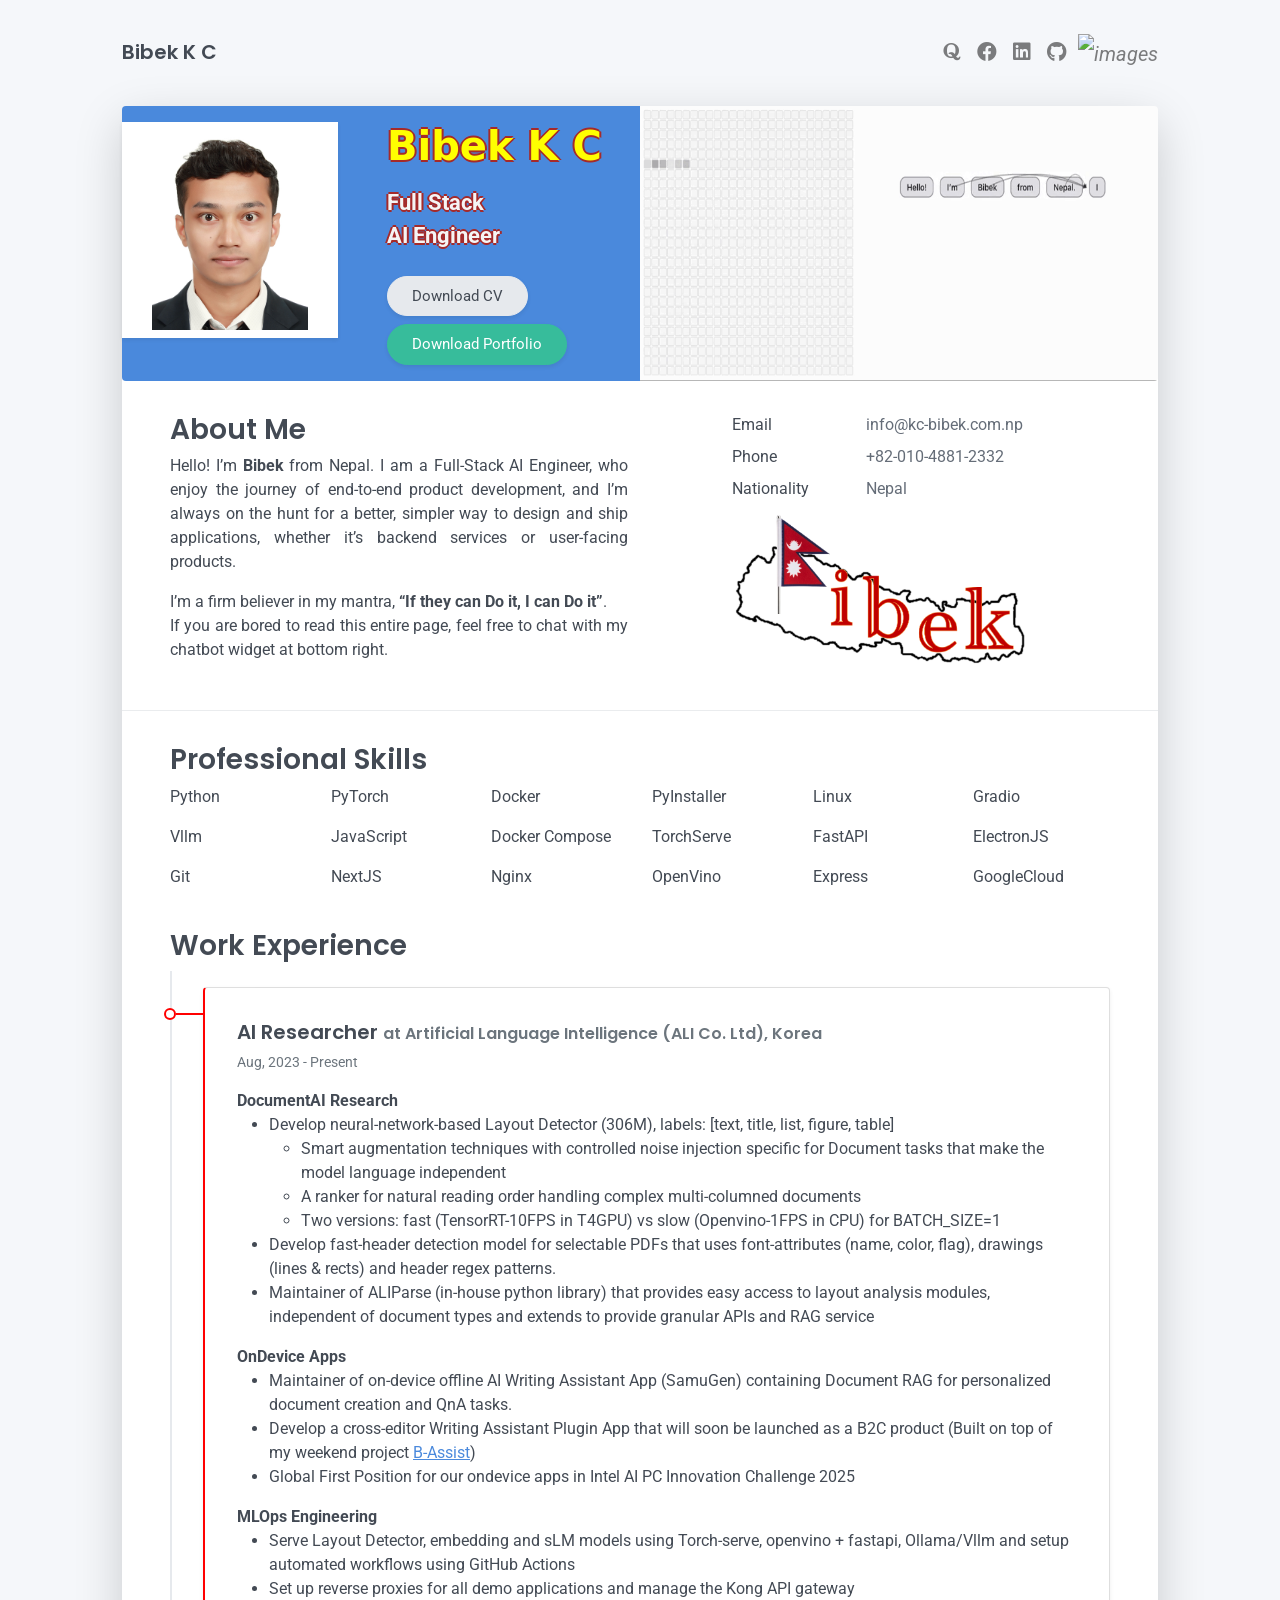
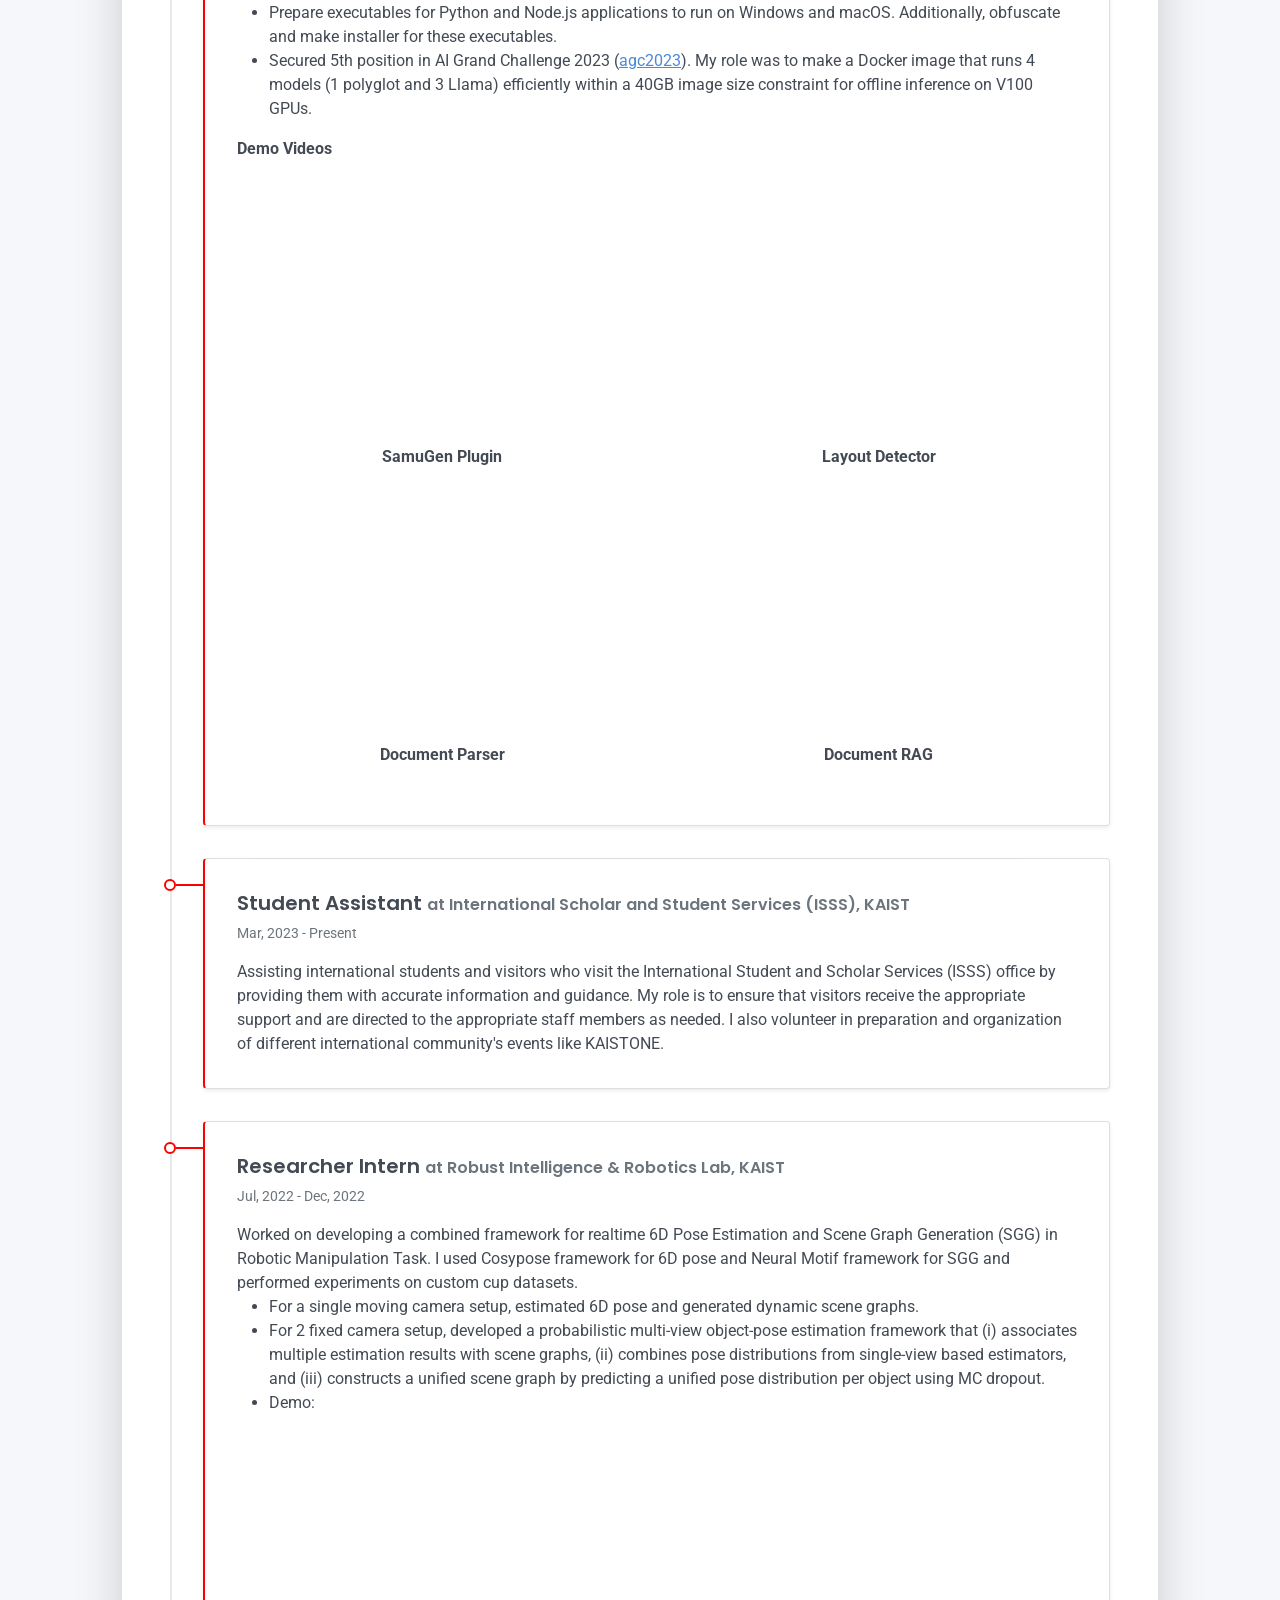
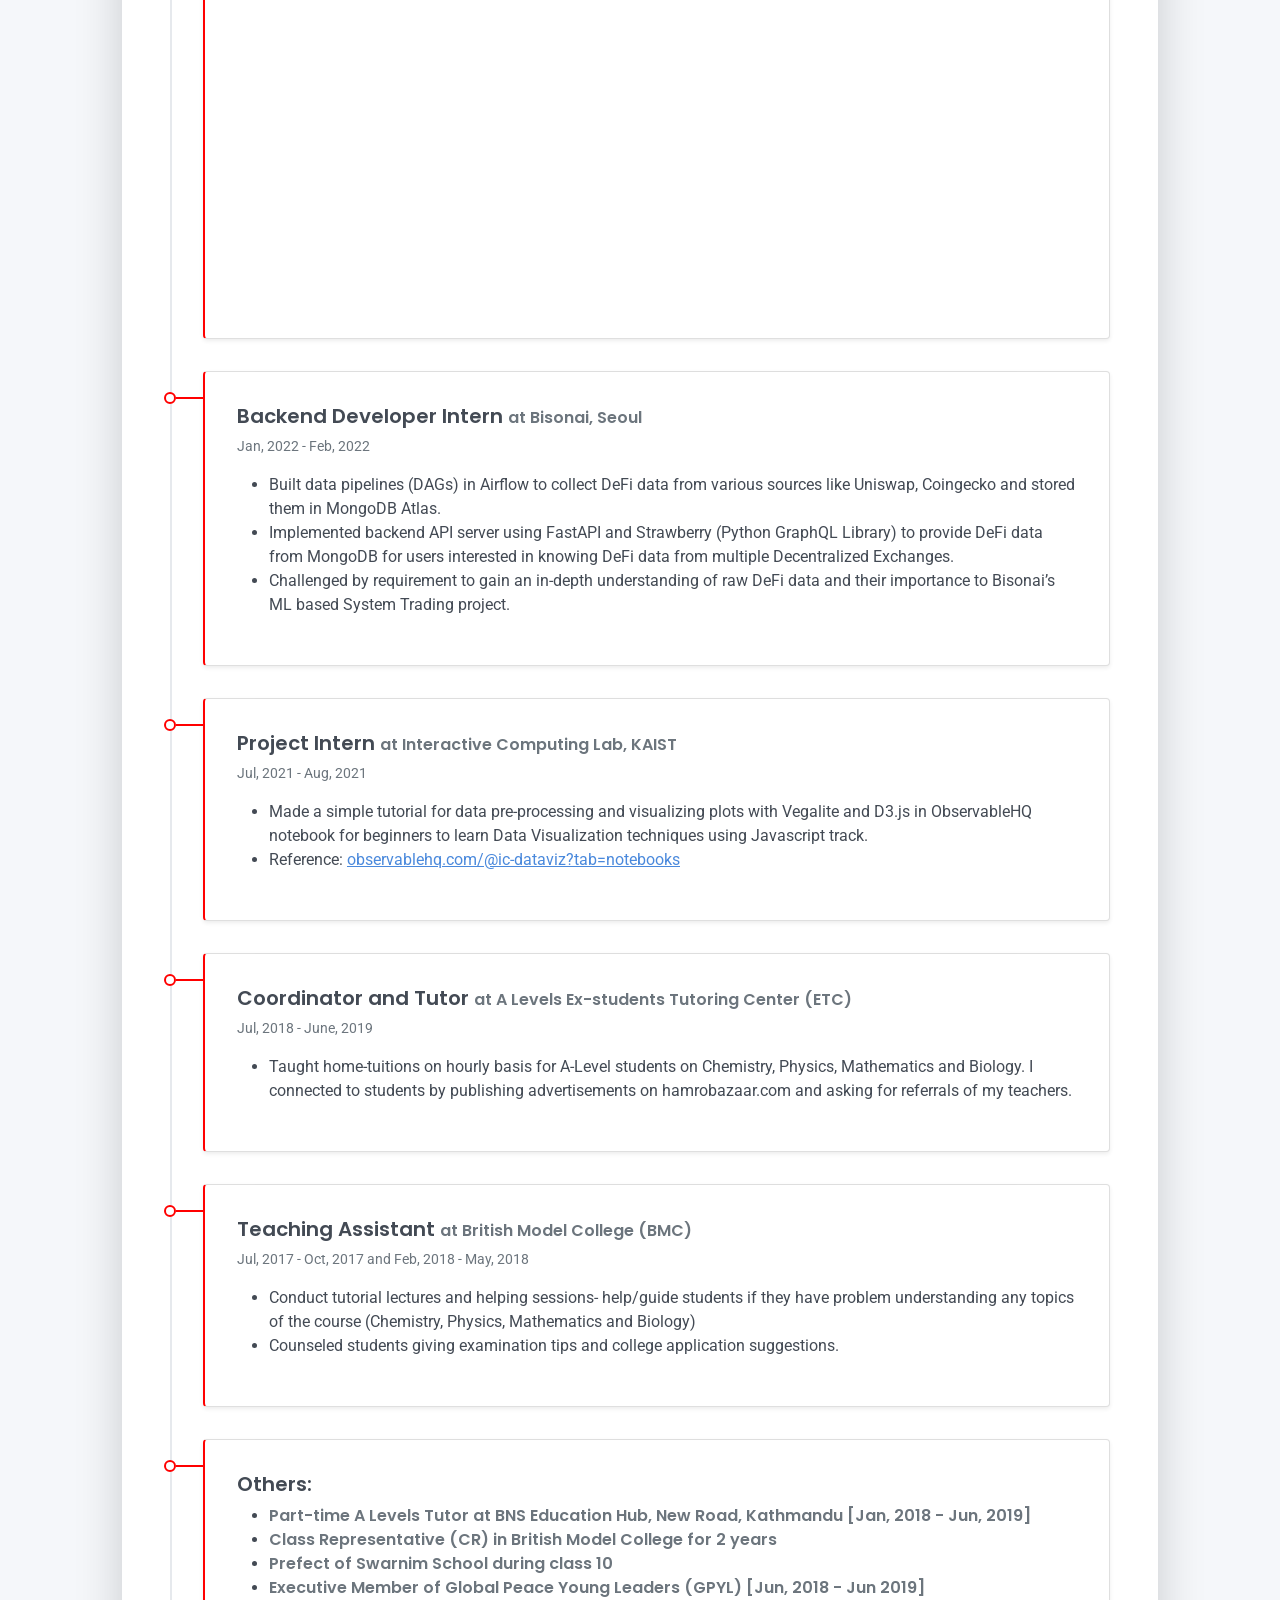
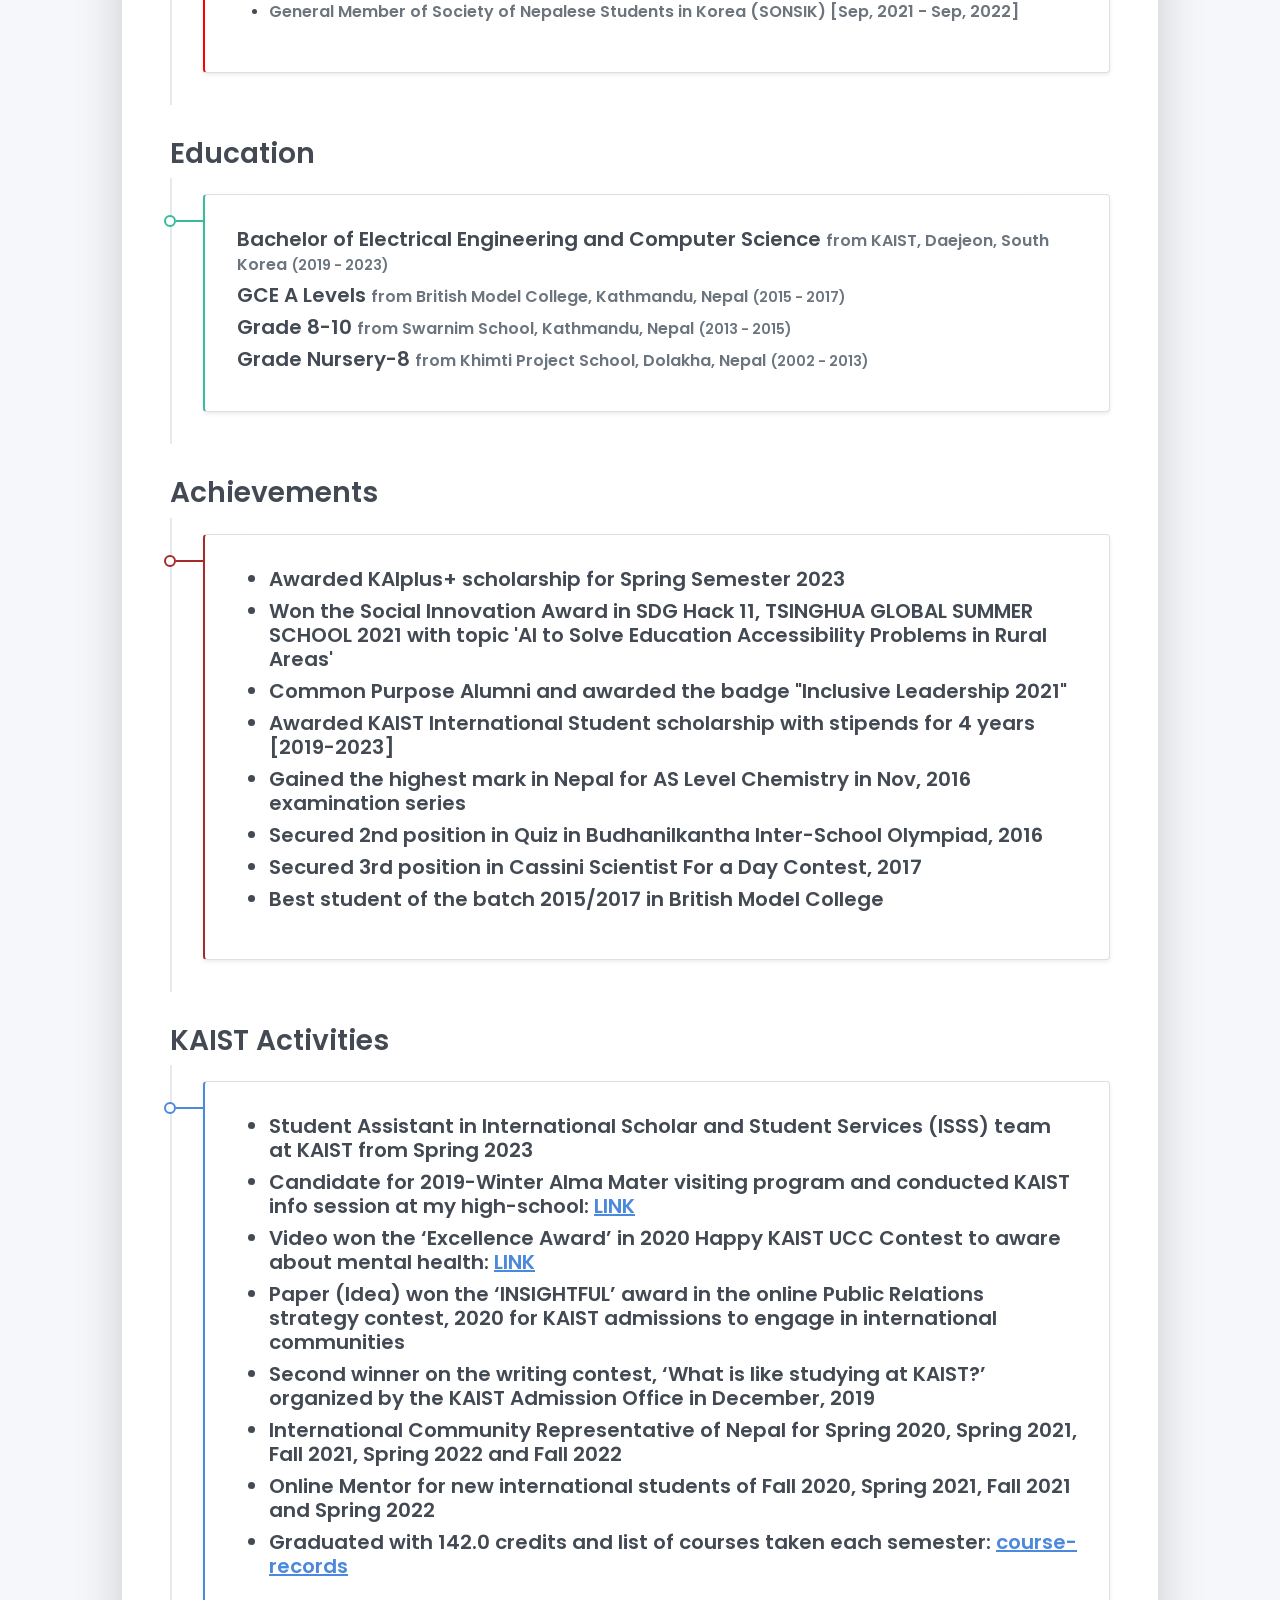
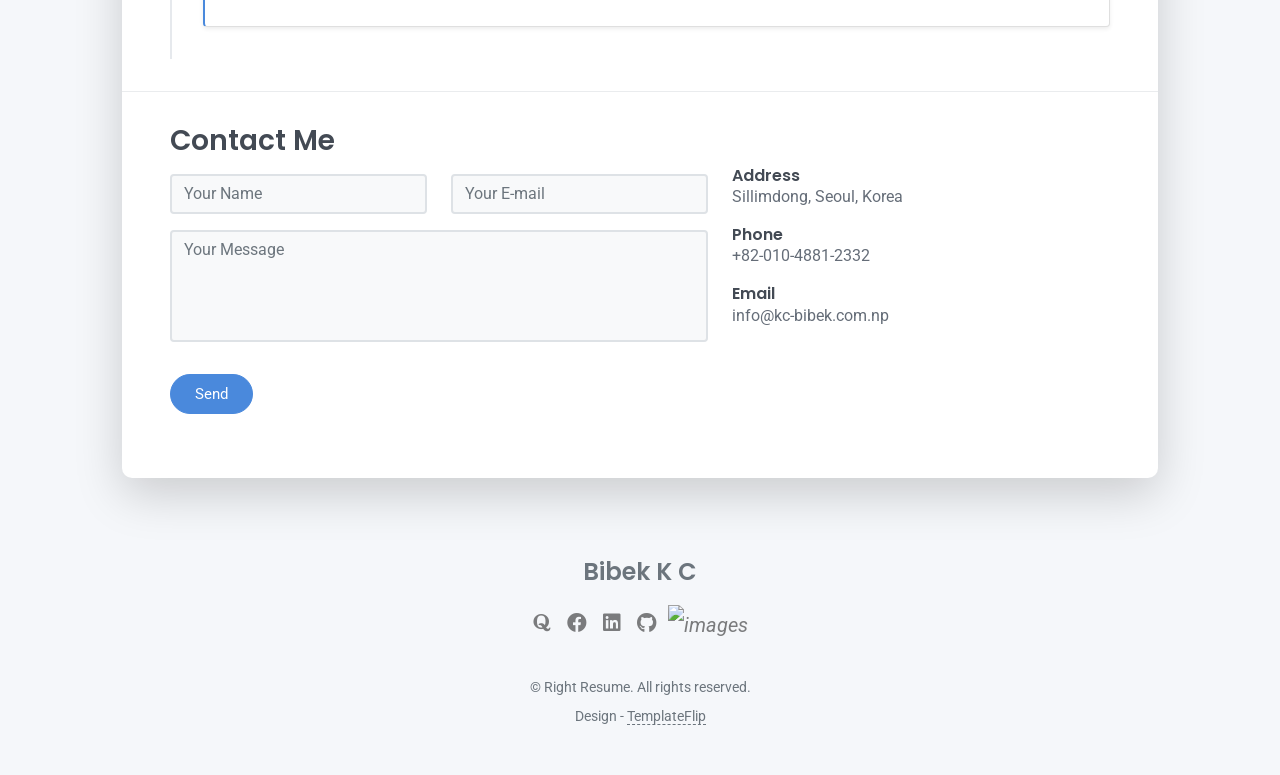
==== index.html @ 146e7261 "Updates till today" ====
<!DOCTYPE html>
<html lang="en-US">

<head>
  <meta charset="UTF-8">
  <meta http-equiv="X-UA-Compatible" content="IE=edge">
  <meta name="viewport" content="width=device-width, initial-scale=1">
  <title>Bibek K C | Continuous Learner </title>
  <link rel="preconnect" href="https://fonts.gstatic.com" crossorigin="crossorigin" />
  <link rel="preload" as="style"
    href="https://fonts.googleapis.com/css2?family=Poppins:wght@600&amp;family=Roboto:wght@300;400;500;700&amp;display=swap" />
  <link rel="stylesheet"
    href="https://fonts.googleapis.com/css2?family=Poppins:wght@600&amp;family=Roboto:wght@300;400;500;700&amp;display=swap"
    media="print" onload="this.media='all'" />
  <noscript>
    <link rel="stylesheet"
      href="https://fonts.googleapis.com/css2?family=Poppins:wght@600&amp;family=Roboto:wght@300;400;500;700&amp;display=swap" />
  </noscript>
  <link href="css/font-awesome/css/all.min.css?ver=1.2.0" rel="stylesheet">
  <link href="css/bootstrap.min.css?ver=1.2.0" rel="stylesheet">
  <link href="css/aos.css?ver=1.2.0" rel="stylesheet">
  <link href="css/main.css?ver=1.2.0" rel="stylesheet">
  <link href="css/site.css" rel="stylesheet">
  <noscript>
    <style type="text/css">
      [data-aos] {
        opacity: 1 !important;
        transform: translate(0) scale(1) !important;
      }
    </style>
  </noscript>
</head>

<body id="top">
  <header class="d-print-none">
    <div class="container text-center text-lg-left">
      <div class="py-3 clearfix">
        <h1 class="site-title mb-0">Bibek K C</h1>
        <div class="site-nav">
          <nav role="navigation">
            <ul class="nav justify-content-center">
              <li class="nav-item"><a class="nav-link" href="http://www.quora.com/profile/bibek-kc-31" title="Quora"><i
                    class="fab fa-quora"></i><span class="menu-title sr-only">Quora</span></a>
              </li>
              <li class="nav-item"><a class="nav-link" href="https://www.facebook.com/bibek.kc.790" title="Facebook"><i
                    class="fab fa-facebook"></i><span class="menu-title sr-only">Facebook</span></a>
              </li>
              <li class="nav-item"><a class="nav-link" href="https://www.linkedin.com/in/bibek44/" title="LinkedIn"><i
                    class="fab fa-linkedin"></i><span class="menu-title sr-only">LinkedIn</span></a>
              </li>
              <li class="nav-item"><a class="nav-link" href="https://github.com/bibekyess/" title="Github"><i
                    class="fab fa-github"></i><span class="menu-title sr-only">Github</span></a>
              </li>
              <li>&nbsp &nbsp</li>
              <li>
                <nav class="nav-item">
                  <a class="nav-link" href="https://observablehq.com/@ic-dataviz?tab=notebooks"
                    title="ObservableHQ"><i><img
                        src="https://static.observableusercontent.com/files/6fb95be3d0b89b4661f5a270c677a7ed21caf8f9d6130cb7a83a8f9d414b8f587474bc749965d50f9c4d26fccaf0d4ddb5746671176c837fd733c531abac15e6"
                        width="22" height="22" alt="images">
                    </i><span class="menu-title sr-only">ObservableHQ</span></a>
                </nav>
              </li>
            </ul>
          </nav>
        </div>
      </div>
    </div>
  </header>
  <div class="page-content">
    <div class="container">
      <div class="cover shadow-lg bg-white">
        <div class="cover-bg text-center shadow-1-strong rounded mb-3 text-white">
          <div class="row">
            <div class="col-lg-3 col-md-4">
              <div class="avatar hover-effect bg-white shadow-sm p-1 mt-2"><img src="images/bibek.JPG" width="155.5"
                  height="200" /></div>
            </div>
            <div class="col-lg-3 col-md-4 text-center text-md-start">
              <h2 class="h1 mt-2" data-aos="fade-left" data-aos-delay="0"
                style="text-shadow: -2px 0 brown, 0 2px brown, 2px 0 brown, 0 -2px brown; font-family: sans; color: yellow;"
                ;>Bibek K C</h2>
              <p data-aos="fade-left text-center" data-aos-delay="100"
                style=" color: whitesmoke; font-size: 22px; text-shadow: -2px 0 brown, 0 2px brown, 2px 0 brown, 0 -2px brown; ">
                <b>Full Stack<BR> AI Engineer</b>
              </p>
              <div class="d-print-none" data-aos="fade-left" data-aos-delay="200">
                <div class="d-flex">
                  <a class="btn btn-light text-dark shadow-sm mt-1 me-1 download" href="Bibek_CV.pdf" target="_blank">Download CV</a>
                </div>
                <div class="d-flex">
                  <a class="btn btn-success shadow-sm mt-1 mb-2 text-center" href="portfolio_bibek.pdf" style target="_blank">Download Portfolio</a>
                </div>
                <!-- <a class="btn btn-success shadow-sm mt-1 mb-2" href="#contact">Contact Me</a> -->
              </div>
            </div>
          </div>
        </div>
        <div class="about-section px-3 px-lg-4 mt-1">
          <div class="row">
            <div class="col-md-6">
              <h2 class="h3 mb-1">About Me</h2>
              <p style="  text-align: justify; text-justify: inter-word;">
                Hello! I’m <b>Bibek</b> from Nepal. I am a Full-Stack AI Engineer, who enjoy the journey of end-to-end product development, and I’m always on the hunt for a better, simpler way to design and ship applications, whether it’s backend services or user-facing products.
                </p>
              <p style="  text-align: justify; text-justify: inter-word;">I’m a firm believer in my mantra, <strong>“If they can Do it, I can Do it”</strong>. <br>If you are bored to read this entire page, feel free to chat with my chatbot widget at bottom right.</p>
            </div>
            <div class="col-md-5 offset-md-1">
              <div class="row">
                <div class="col-sm-4">
                  <div class="pb-1">Email</div>
                </div>
                <div class="col-sm-8">
                  <div class="pb-1 text-secondary">info@kc-bibek.com.np</div>
                </div>
                <div class="col-sm-4">
                  <div class="pb-1">Phone</div>
                </div>
                <div class="col-sm-8">
                  <div class="pb-1 text-secondary">+82-010-4881-2332</div>
                </div>
                <!-- <div class="col-sm-4">
                  <div class="pb-1">Address</div>
                </div>
                <div class="col-sm-8">
                  <div class="pb-1 text-secondary">Sillimdong, Seoul, Korea</div>
                </div> -->
                <div class="col-sm-4">
                  <div class="pb-1">Nationality</div>
                </div>
                <div class="col-sm-8">
                  <div class="pb-1 text-secondary">Nepal</div>
                </div>
                <div class="col-sm-12">
                  <div class="logo"><img src="images/logo.png"
                    height="160" /></div>
                </div>
              </div>
            </div>
          </div>
        </div>
        <hr class="d-print-none" />
        <div class="skills-section px-3 px-lg-4">
          <h2 class="h3 mb-1">Professional Skills</h2>
          <div class="row">
            <div class="col-md-2">
              <div class="mb-2"><span>Python</span>
                <!-- <div class="progress my-1">
            <div class="progress-bar bg-primary" role="progressbar" data-aos="zoom-in-right" data-aos-delay="100" data-aos-anchor=".skills-section" style="width: 90%" aria-valuenow="90" aria-valuemin="0" aria-valuemax="100"></div>
          </div> -->
              </div>
              <div class="mb-2"><span>Vllm</span>
                <!-- <div class="progress my-1">
            <div class="progress-bar bg-primary" role="progressbar" data-aos="zoom-in-right" data-aos-delay="200" data-aos-anchor=".skills-section" style="width: 85%" aria-valuenow="85" aria-valuemin="0" aria-valuemax="100"></div>
          </div> -->
              </div>
              <div class="mb-2"><span>Git</span>
                <!-- <div class="progress my-1">
            <div class="progress-bar bg-primary" role="progressbar" data-aos="zoom-in-right" data-aos-delay="300" data-aos-anchor=".skills-section" style="width: 75%" aria-valuenow="75" aria-valuemin="0" aria-valuemax="100"></div>
          </div> -->
              </div>
            </div>
            <div class="col-md-2">
              <div class="mb-2"><span>PyTorch</span>
                <!-- <div class="progress my-1">
                  <div class="progress-bar bg-success" role="progressbar" data-aos="zoom-in-right" data-aos-delay="500" data-aos-anchor=".skills-section" style="width: 85%" aria-valuenow="85" aria-valuemin="0" aria-valuemax="100"></div>
                </div> -->
              </div>
              <div class="mb-2"><span>JavaScript</span>
                <!-- <div class="progress my-1">
                  <div class="progress-bar bg-success" role="progressbar" data-aos="zoom-in-right" data-aos-delay="600" data-aos-anchor=".skills-section" style="width: 75%" aria-valuenow="75" aria-valuemin="0" aria-valuemax="100"></div>
                </div> -->
              </div>
              <div class="mb-2"><span>NextJS</span>
                <!-- <div class="progress my-1">
            <div class="progress-bar bg-success" role="progressbar" data-aos="zoom-in-right" data-aos-delay="400" data-aos-anchor=".skills-section" style="width: 80%" aria-valuenow="90" aria-valuemin="0" aria-valuemax="100"></div>
          </div> -->
              </div>
            </div>
            <div class="col-md-2">
              <div class="mb-2"><span>Docker</span>
                <!-- <div class="progress my-1">
            <div class="progress-bar bg-success" role="progressbar" data-aos="zoom-in-right" data-aos-delay="600" data-aos-anchor=".skills-section" style="width: 75%" aria-valuenow="75" aria-valuemin="0" aria-valuemax="100"></div>
          </div> -->
              </div>
              <div class="mb-2"><span>Docker Compose</span>
                <!-- <div class="progress my-1">
            <div class="progress-bar bg-success" role="progressbar" data-aos="zoom-in-right" data-aos-delay="400" data-aos-anchor=".skills-section" style="width: 80%" aria-valuenow="90" aria-valuemin="0" aria-valuemax="100"></div>
          </div> -->
              </div>
              <div class="mb-2"><span>Nginx</span>
                <!-- <div class="progress my-1">
            <div class="progress-bar bg-success" role="progressbar" data-aos="zoom-in-right" data-aos-delay="500" data-aos-anchor=".skills-section" style="width: 85%" aria-valuenow="85" aria-valuemin="0" aria-valuemax="100"></div>
          </div> -->
              </div>
            </div>
            <div class="col-md-2">
              <div class="mb-2"><span>PyInstaller </span>
                <!-- <div class="progress my-1">
            <div class="progress-bar bg-success" role="progressbar" data-aos="zoom-in-right" data-aos-delay="400" data-aos-anchor=".skills-section" style="width: 80%" aria-valuenow="90" aria-valuemin="0" aria-valuemax="100"></div>
          </div> -->
              </div>
              <div class="mb-2"><span>TorchServe</span>
                <!-- <div class="progress my-1">
            <div class="progress-bar bg-success" role="progressbar" data-aos="zoom-in-right" data-aos-delay="500" data-aos-anchor=".skills-section" style="width: 85%" aria-valuenow="85" aria-valuemin="0" aria-valuemax="100"></div>
          </div> -->
              </div>
              <div class="mb-2"><span>OpenVino</span>
                <!-- <div class="progress my-1">
            <div class="progress-bar bg-success" role="progressbar" data-aos="zoom-in-right" data-aos-delay="600" data-aos-anchor=".skills-section" style="width: 75%" aria-valuenow="75" aria-valuemin="0" aria-valuemax="100"></div>
          </div> -->
              </div>
            </div>
            <div class="col-md-2">
              <div class="mb-2"><span>Linux</span>
                <!-- <div class="progress my-1">
            <div class="progress-bar bg-success" role="progressbar" data-aos="zoom-in-right" data-aos-delay="400" data-aos-anchor=".skills-section" style="width: 80%" aria-valuenow="90" aria-valuemin="0" aria-valuemax="100"></div>
          </div> -->
              </div>
              <div class="mb-2"><span>FastAPI</span>
                <!-- <div class="progress my-1">
            <div class="progress-bar bg-success" role="progressbar" data-aos="zoom-in-right" data-aos-delay="500" data-aos-anchor=".skills-section" style="width: 85%" aria-valuenow="85" aria-valuemin="0" aria-valuemax="100"></div>
          </div> -->
              </div>
              <div class="mb-2"><span>Express</span>
  
                  <!-- <div class="progress my-1">
              <div class="progress-bar bg-success" role="progressbar" data-aos="zoom-in-right" data-aos-delay="600" data-aos-anchor=".skills-section" style="width: 75%" aria-valuenow="75" aria-valuemin="0" aria-valuemax="100"></div>
            </div> -->
                </div>
            </div>
            <div class="col-md-2">
              <div class="mb-2"><span>Gradio</span>
                <!-- <div class="progress my-1">
            <div class="progress-bar bg-success" role="progressbar" data-aos="zoom-in-right" data-aos-delay="400" data-aos-anchor=".skills-section" style="width: 80%" aria-valuenow="90" aria-valuemin="0" aria-valuemax="100"></div>
          </div> -->
              </div>
              <div class="mb-2"><span>ElectronJS</span>
                <!-- <div class="progress my-1">
            <div class="progress-bar bg-success" role="progressbar" data-aos="zoom-in-right" data-aos-delay="500" data-aos-anchor=".skills-section" style="width: 85%" aria-valuenow="85" aria-valuemin="0" aria-valuemax="100"></div>
          </div> -->
              </div>
              <div class="mb-2"><span>GoogleCloud</span>
  
                  <!-- <div class="progress my-1">
              <div class="progress-bar bg-success" role="progressbar" data-aos="zoom-in-right" data-aos-delay="600" data-aos-anchor=".skills-section" style="width: 75%" aria-valuenow="75" aria-valuemin="0" aria-valuemax="100"></div>
            </div> -->
                </div>
            </div>
          </div>
        </div>
        <br>
        <!-- <hr class="d-print-none" /> -->
        <div class="work-experience-section px-3 px-lg-4 pb-3">
          <h2 class="h3 mb-1">Work Experience</h2>
          <div class="timeline">

            <div class="timeline-card timeline-card-danger card shadow-sm">
              <div class="card-body">
                <div class="h5 mb-1">AI Researcher <span class="text-muted h6">at Artificial Language Intelligence (ALI Co. Ltd), Korea</span></div>
                <div class="text-muted text-small mb-2">Aug, 2023 - Present</div>
                <div>
                    <b>DocumentAI Research</b>
                    <ul>
                      <li>Develop neural-network-based Layout Detector (306M), labels: [text, title, list, figure, table]</li>
                      <ul>
                        <li>Smart augmentation techniques with controlled noise injection specific for Document tasks that make the model language independent</li>
                        <li>A ranker for natural reading order handling complex multi-columned documents</li>
                        <li>Two versions: fast (TensorRT-10FPS in T4GPU) vs slow (Openvino-1FPS in CPU) for BATCH_SIZE=1</li>
                      </ul>
                      <li>Develop fast-header detection model for selectable PDFs that uses font-attributes (name, color, flag), drawings (lines & rects) and header regex patterns.</li>
                      <li>Maintainer of ALIParse (in-house python library) that provides easy access to layout analysis modules, independent of document types and extends to provide granular APIs and RAG service</li>
                    </ul> 
                    <b>OnDevice Apps</b>
                    <ul>
                      <li>Maintainer of on-device offline AI Writing Assistant App (SamuGen) containing Document RAG for personalized document creation and QnA tasks.</li>
                      <li>Develop a cross-editor Writing Assistant Plugin App that will soon be launched as a B2C product (Built on top of my weekend project <a href="https://github.com/bibekyess/B-Assist/blob/main/src/assets/demo.gif" target="_blank">B-Assist</a>)</li>
                      <li>Global First Position for our ondevice apps in Intel AI PC Innovation Challenge 2025</li>
                    </ul>
                    
                    <b>MLOps Engineering</b>
                    <ul>
                      <li>Serve Layout Detector, embedding and sLM models using Torch-serve, openvino + fastapi, Ollama/Vllm and setup automated workflows using GitHub Actions</li>
                      <li>Set up reverse proxies for all demo applications and manage the Kong API gateway</li>
                      <li>Prepare executables for Python and Node.js applications to run on Windows and macOS. Additionally, obfuscate and make installer for these executables.</li>
                      <li>Secured 5th position in AI Grand Challenge 2023 (<a href="https://www.aigrandchallenge.or.kr/" target="_blank">agc2023</a>). My role was to make a Docker image that runs 4 models (1 polyglot and 3 Llama) efficiently within a 40GB image size constraint for offline inference on V100 GPUs.</li>
                    </ul>
                    <b>Demo Videos</b>
                    <ul>
                      <div class="video-container">
                        <!-- <div class="video-item">
                            <div class="video-wrapper">
                              <iframe src="https://drive.google.com/file/d/1OhLgSC_6ipPVG024MUOv3Df1yfTxLlS8/preview" title="Layout Detector" frameborder="0" allow="accelerometer; autoplay; clipboard-write; encrypted-media; gyroscope; picture-in-picture; web-share" referrerpolicy="strict-origin-when-cross-origin" allowfullscreen></iframe>                      
                            </div>
                            <div class="video-title">Layout Detector</div>
                        </div>
                        <div class="video-item">
                            <div class="video-wrapper">
                              <iframe src="https://drive.google.com/file/d/113XpGqpAU5usJmnJKl8Tb8dAY12jEAA_/preview" title="Document Parser" frameborder="0" allow="accelerometer; autoplay; clipboard-write; encrypted-media; gyroscope; picture-in-picture; web-share" referrerpolicy="strict-origin-when-cross-origin" allowfullscreen></iframe>                      
                            </div>
                            <div class="video-title">Document Parser</div>
                        </div>
                        <div class="video-item">
                            <div class="video-wrapper">
                              <iframe src="https://drive.google.com/file/d/1CfXI_BOR_aWWK36VXnBvp-5oew2HMQ6V/preview" title="Document RAG" frameborder="0" allow="accelerometer; autoplay; clipboard-write; encrypted-media; gyroscope; picture-in-picture; web-share" referrerpolicy="strict-origin-when-cross-origin" allowfullscreen></iframe>                      
                            </div>
                            <div class="video-title">Document RAG</div>
                        </div>
                        <div class="video-item">
                            <div class="video-wrapper">
                              <iframe src="https://drive.google.com/file/d/1oqvOuPv6cCfos64z88JijCjUxNT2LALR/preview" title="Form Extraction" frameborder="0" allow="accelerometer; autoplay; clipboard-write; encrypted-media; gyroscope; picture-in-picture; web-share" referrerpolicy="strict-origin-when-cross-origin" allowfullscreen></iframe>                      
                            </div>
                            <div class="video-title">Form Extraction</div>
                        </div> -->
                                                
                        <div class="video-item">
                            <div class="video-wrapper">
                              <iframe src="https://drive.google.com/file/d/1AbYBeVqyID0ZXKlGtNRRPahWah89q4jN/preview" title="SamuGen Plugin" frameborder="0" allow="accelerometer; autoplay; clipboard-write; encrypted-media; gyroscope; picture-in-picture; web-share" referrerpolicy="strict-origin-when-cross-origin" allowfullscreen></iframe>                      
                            </div>
                            <div class="video-title">SamuGen Plugin</div>
                        </div>
                        <div class="video-item">
                            <div class="video-wrapper">
                              <iframe src="https://drive.google.com/file/d/1kewEAUIqQEkgwmWsvcvGEP7-2mICImRK/preview" title="Layout Detector" frameborder="0" allow="accelerometer; autoplay; clipboard-write; encrypted-media; gyroscope; picture-in-picture; web-share" referrerpolicy="strict-origin-when-cross-origin" allowfullscreen></iframe>                      
                            </div>
                            <div class="video-title">Layout Detector</div>
                        </div>
                        <div class="video-item">
                            <div class="video-wrapper">
                              <iframe src="https://drive.google.com/file/d/1NafApQaHDEFubaZH8XnUiw4FvANlto8j/preview" title="Document Parser" frameborder="0" allow="accelerometer; autoplay; clipboard-write; encrypted-media; gyroscope; picture-in-picture; web-share" referrerpolicy="strict-origin-when-cross-origin" allowfullscreen></iframe>                      
                            </div>
                            <div class="video-title">Document Parser</div>
                        </div>
                        <div class="video-item">
                            <div class="video-wrapper">
                              <iframe src="https://drive.google.com/file/d/1mEeMnrkLczsUfaAveX-xpE85hkJEqQ6R/preview" title="Document RAG" frameborder="0" allow="accelerometer; autoplay; clipboard-write; encrypted-media; gyroscope; picture-in-picture; web-share" referrerpolicy="strict-origin-when-cross-origin" allowfullscreen></iframe>                      
                            </div>
                            <div class="video-title">Document RAG</div>
                        </div>
                    </div>
                  </ul>
                </div>
              </div>
            </div>

            <div class="timeline-card timeline-card-danger card shadow-sm">
              <div class="card-body">
                <div class="h5 mb-1">Student Assistant <span class="text-muted h6">at International Scholar and Student Services (ISSS), KAIST</span></div>
                <div class="text-muted text-small mb-2">Mar, 2023 - Present</div>
                <div>  
                Assisting international students and visitors who visit the International Student and Scholar Services (ISSS) office by providing them with accurate information and guidance. My role is to ensure that visitors receive the appropriate support and are directed to the appropriate staff members as needed. I also volunteer in preparation and organization of different international community's events like KAISTONE.
                </div>
              </div>
            </div>

            <div class="timeline-card timeline-card-danger card shadow-sm">
              <div class="card-body">
                <div class="h5 mb-1">Researcher Intern <span class="text-muted h6">at Robust Intelligence & Robotics Lab, KAIST</span></div>
                <div class="text-muted text-small mb-2">Jul, 2022 - Dec, 2022</div>
                <div>
                  
                  Worked on developing a combined framework for realtime 6D Pose Estimation and Scene Graph Generation (SGG) in Robotic Manipulation Task. I used Cosypose framework for 6D pose and Neural Motif framework for SGG and performed experiments on custom cup datasets.
                  <ul>
                    <li> For a single moving camera setup, estimated 6D pose and generated dynamic scene graphs.</li>
                    <li> For 2 fixed camera setup, developed a probabilistic multi-view object-pose estimation framework that (i) associates multiple estimation results with scene graphs, (ii) combines pose distributions from single-view based estimators, and (iii) constructs a unified scene graph by predicting a unified pose distribution per object using MC dropout.</li>
                    <li> Demo: </li>
                    <div class="video-wrapper" style="margin-top: 20px;">
                      <iframe src="https://drive.google.com/file/d/1sSWC129c15ZNmSCHixfx1hb_Kzl7wCW6/preview" title="6D Pose and Scene Graph Generation" frameborder="0" allow="accelerometer; autoplay; clipboard-write; encrypted-media; gyroscope; picture-in-picture; web-share" referrerpolicy="strict-origin-when-cross-origin" allowfullscreen></iframe>                      
                    </div>
                  </ul>
                </div>
              </div>
            </div>

            <div class="timeline-card timeline-card-danger card shadow-sm">
              <div class="card-body">
                <div class="h5 mb-1">Backend Developer Intern <span class="text-muted h6">at Bisonai, Seoul</span></div>
                <div class="text-muted text-small mb-2">Jan, 2022 - Feb, 2022</div>
                <div>
                  <ul>
                    <li> Built data pipelines (DAGs) in Airflow to collect DeFi data from various sources like Uniswap,
                      Coingecko and stored them in MongoDB Atlas.</li>
                    <li> Implemented backend API server using FastAPI and Strawberry (Python GraphQL Library) to provide
                      DeFi data from MongoDB for users interested in knowing DeFi data from multiple Decentralized
                      Exchanges. </li>
                    <li> Challenged by requirement to gain an in-depth understanding of raw DeFi data and their
                      importance to Bisonai’s ML based System Trading project. </li>
                  </ul>
                </div>
              </div>
            </div>

            <div class="timeline-card timeline-card-danger card shadow-sm">
              <div class="card-body">
                <div class="h5 mb-1">Project Intern <span class="text-muted h6">at Interactive Computing Lab,
                    KAIST</span></div>
                <div class="text-muted text-small mb-2">Jul, 2021 - Aug, 2021</div>
                <div>
                  <ul>
                    <li>Made a simple tutorial for data pre-processing and visualizing plots with Vegalite and D3.js in
                      ObservableHQ notebook for
                      beginners to learn Data Visualization techniques using Javascript track.</li>
                    <li>Reference: <a href=https://observablehq.com/@ic-dataviz?tab=notebooks
                        target="_blank">observablehq.com/@ic-dataviz?tab=notebooks</a>
                    </li>
                  </ul>
                </div>
              </div>
            </div>
            
            <div class="timeline-card timeline-card-danger card shadow-sm">
              <div class="card-body">
                <div class="h5 mb-1">Coordinator and Tutor <span class="text-muted h6">at A Levels Ex-students Tutoring Center (ETC)</span></div>
                <div class="text-muted text-small mb-2">Jul, 2018 - June, 2019</div>
                <div>
                  <ul>
                    <li> Taught home-tuitions on hourly basis for A-Level students on Chemistry, Physics, Mathematics and Biology. I connected to students by publishing advertisements on hamrobazaar.com and asking for referrals of my teachers.</li>
                  </ul>
                </div>
              </div>
            </div>

            <div class="timeline-card timeline-card-danger card shadow-sm">
              <div class="card-body">
                <div class="h5 mb-1">Teaching Assistant <span class="text-muted h6">at British Model College
                    (BMC)</span></div>
                <div class="text-muted text-small mb-2">Jul, 2017 - Oct, 2017 and Feb, 2018 - May, 2018</div>
                <div>
                  <ul>
                    <li>Conduct tutorial lectures and helping sessions- help/guide students if they have problem understanding any topics of the course (Chemistry, Physics, Mathematics and Biology)</li>
                    <li>Counseled students giving examination tips and college application suggestions.</li>
                  </ul>
                </div>
              </div>
            </div>
            <div class="timeline-card timeline-card-danger card shadow-sm">
              <div class="card-body">
                <div class="h5 mb-1">Others: </div>
                <div>
                  <ul>
                    <li><span class="text-muted h6">Part-time A Levels Tutor at BNS Education Hub, New Road, Kathmandu
                        [Jan, 2018 - Jun, 2019]</span></li>
                    <li><span class="text-muted h6">Class Representative (CR) in British Model College for 2
                        years</span></li>
                    <li><span class="text-muted h6">Prefect of Swarnim School during class 10</span></li>
                    <li><span class="text-muted h6">Executive Member of Global Peace Young Leaders (GPYL) [Jun, 2018 -
                        Jun 2019]</span></li>
                    <li><span class="text-muted h6">General Member of Society of Nepalese Students in Korea (SONSIK)
                        [Sep, 2021 - Sep, 2022]</span></li>
                  </ul>
                </div>
              </div>
            </div>
          </div>
        </div>
        <!-- <hr class="d-print-none" /> -->
        <!-- <div class="page-break"></div> -->
        <div class="education-section px-3 px-lg-4 pb-3">
          <h2 class="h3 mb-1">Education</h2>
          <div class="timeline">
            <div class="timeline-card timeline-card-success card shadow-sm">
              <div class="card-body">
                <div class="h5 mb-1">Bachelor of Electrical Engineering and Computer Science <span
                    class="text-muted h6">from KAIST, Daejeon, South Korea</span>
                    <span class="text-muted text-small mb-2">(2019 - 2023)</span></div>
                <div class="h5 mb-1">GCE A Levels <span class="text-muted h6">from British Model College, Kathmandu,
                      Nepal</span>
                    <span class="text-muted text-small mb-2">(2015 - 2017)</span></div>
                <div class="h5 mb-1">Grade 8-10 <span class="text-muted h6">from Swarnim School, Kathmandu, Nepal</span>
                    <span class="text-muted text-small mb-2">(2013 - 2015)</span></div>

                    <div class="h5 mb-1">Grade Nursery-8 <span class="text-muted h6">from Khimti Project School, Dolakha,
                      Nepal</span>
                    <span class="text-muted text-small mb-2">(2002 - 2013)</span></div>
              </div>
            </div>
          </div>
        </div>
        <!-- <hr class="d-print-none" /> -->
        <div class="work-experience-section px-3 px-lg-4 pb-3">
          <h2 class="h3 mb-1">Achievements</h2>
          <div class="timeline">
            <div class="timeline-card timeline-card-brown card shadow-sm">
              <div class="card-body">
                <div>
                  <ul>
                    <li class="h5 mb-1">Awarded KAIplus+ scholarship for Spring Semester 2023</li>
                    <li class="h5 mb-1">Won the Social Innovation Award in SDG Hack 11, TSINGHUA GLOBAL SUMMER SCHOOL
                      2021 with topic 'AI to Solve Education Accessibility Problems in Rural Areas'</li>
                    <li class="h5 mb-1">Common Purpose Alumni and awarded the badge "Inclusive Leadership 2021"</li>
                    <li class="h5 mb-1">Awarded KAIST International Student scholarship with stipends for 4 years [2019-2023]</li>
                    <li class="h5 mb-1">Gained the highest mark in Nepal for AS Level Chemistry in Nov, 2016 examination
                      series</li>
                    <li class="h5 mb-1">Secured 2nd position in Quiz in Budhanilkantha Inter-School Olympiad, 2016</li>
                    <li class="h5 mb-1">Secured 3rd position in Cassini Scientist For a Day Contest, 2017</li>
                    <li class="h5 mb-1">Best student of the batch 2015/2017 in British Model College</li>
                  </ul>
                </div>
              </div>
            </div>
          </div>
        </div>

        <!-- <hr class="d-print-none" /> -->
        <div class="work-experience-section px-3 px-lg-4">
          <h2 class="h3 mb-1">KAIST Activities</h2>
          <div class="timeline">
            <div class="timeline-card timeline-card-primary card shadow-sm">
              <div class="card-body">
                <div>
                  <ul>
                    <li class="h5 mb-1">Student Assistant in International Scholar and Student Services (ISSS) team at KAIST from Spring 2023</li>
                    <li class="h5 mb-1">Candidate for 2019-Winter Alma Mater visiting program and conducted KAIST info
                      session at my high-school: <a href="https://www.youtube.com/watch?v=QdjngthYZbY&t=8s" target="_blank">LINK</a></li>
                    <li class="h5 mb-1">Video won the ‘Excellence Award’ in 2020 Happy KAIST UCC Contest to aware about
                      mental health: <a href="https://www.youtube.com/watch?v=itf54FSAUWg" target="_blank">LINK</a> </li>
                    <li class="h5 mb-1">Paper (Idea) won the ‘INSIGHTFUL’ award in the online Public Relations strategy
                      contest, 2020 for KAIST admissions to engage in international communities</li>
                    <li class="h5 mb-1">Second winner on the writing contest, ‘What is like studying at KAIST?’
                      organized by the KAIST Admission Office in December, 2019</li>
                    <li class="h5 mb-1">International Community Representative of Nepal for Spring 2020, Spring 2021,
                      Fall 2021, Spring 2022 and Fall 2022</li>
                    <li class="h5 mb-1">Online Mentor for new international students of Fall 2020, Spring 2021, Fall
                      2021 and Spring 2022</li>
                    <li class="h5 mb-1">Graduated with 142.0 credits and list of courses taken each semester: <a
                        href="https://docs.google.com/spreadsheets/d/1wp1ETvTblcrO8_NiMKCcUARlRLoPBhZ_/edit?usp=sharing&ouid=107762444729844427939&rtpof=true&sd=true"
                        target="_blank">course-records</a></li>
                  </ul>
                </div>
              </div>
            </div>
          </div>
        </div>

        <hr class="d-print-none" />
        <div class="contant-section px-3 px-lg-4 pb-4" id="contact">
          <h2 class="h3 text mb-0">Contact Me</h2>
          <div class="row">
            <div class="col-md-7 d-print-none">
              <div class="my-2">
                <form action="https://formspree.io/f/xwkypvyy" method="POST">
                  <div class="row">
                    <div class="col-6">
                      <input class="form-control" type="text" id="name" name="name" placeholder="Your Name" required>
                    </div>
                    <div class="col-6">
                      <input class="form-control" type="email" id="email" name="_replyto" placeholder="Your E-mail"
                        required>
                    </div>
                  </div>
                  <div class="form-group my-2">
                    <textarea class="form-control" style="resize: none;" id="message" name="message" rows="4"
                      placeholder="Your Message" required></textarea>
                  </div>
                  <button class="btn btn-primary mt-2" type="submit">Send</button>
                </form>
              </div>
            </div>
            <div class="col">
              <div class="mt-1">
                <h3 class="h6 mb-0">Address</h3>
                <div class="pb-2 text-secondary">Sillimdong, Seoul, Korea</div>
                <h3 class="h6 mb-0">Phone</h3>
                <div class="pb-2 text-secondary">+82-010-4881-2332</div>
                <h3 class="h6 mb-0">Email</h3>
                <div class="pb-2 text-secondary">info@kc-bibek.com.np</div>
              </div>
            </div>
            <!-- <div class="col d-none d-print-block">
        <div class="mt-2">
          <div>
            <div class="mb-2">
              <div class="text-dark"><i class="fab fa-twitter mr-1"></i><span>https://twitter.com/templateflip</span>
              </div>
            </div>
            <div class="mb-2">
              <div class="text-dark"><i class="fab fa-facebook mr-1"></i><span>https://www.facebook.com/templateflip</span>
              </div>
            </div>
            <div class="mb-2">
              <div class="text-dark"><i class="fab fa-instagram mr-1"></i><span>https://www.instagram.com/templateflip</span>
              </div>
            </div>
            <div class="mb-2">
              <div class="text-dark"><i class="fab fa-github mr-1"></i><span>https://github.com/templateflip</span>
              </div>
            </div>
          </div>
        </div>
      </div> -->
          </div>
        </div>
      </div>
    </div>
  </div>
  <footer class="pt-4 pb-4 text-muted text-center d-print-none">
    <div class="container">
      <div class="my-3">
        <div class="h4">Bibek K C</div>
        <div class="footer-nav">
          <nav role="navigation">
            <ul class="nav justify-content-center">
              <li class="nav-item"><a class="nav-link" href="http://www.quora.com/profile/bibek-kc-31" title="Quora"><i
                    class="fab fa-quora"></i><span class="menu-title sr-only">Quora</span></a>
              </li>
              <li class="nav-item"><a class="nav-link" href="https://www.facebook.com/bibek.kc.790" title="Facebook"><i
                    class="fab fa-facebook"></i><span class="menu-title sr-only">Facebook</span></a>
              </li>
              <li class="nav-item"><a class="nav-link" href="https://www.linkedin.com/in/bibek44/" title="LinkedIn"><i
                    class="fab fa-linkedin"></i><span class="menu-title sr-only">LinkedIn</span></a>
              </li>
              <li class="nav-item"><a class="nav-link" href="https://github.com/bibekyess/" title="Github"><i
                    class="fab fa-github"></i><span class="menu-title sr-only">Github</span></a>
              </li>
              <li>&nbsp &nbsp</li>
              <li>
                <nav class="nav-item">
                  <a class="nav-link" href="https://observablehq.com/@ic-dataviz?tab=notebooks"
                    title="ObservableHQ"><i><img
                        src="https://static.observableusercontent.com/files/6fb95be3d0b89b4661f5a270c677a7ed21caf8f9d6130cb7a83a8f9d414b8f587474bc749965d50f9c4d26fccaf0d4ddb5746671176c837fd733c531abac15e6"
                        width="22" height="22" alt="images">
                    </i><span class="menu-title sr-only">ObservableHQ</span></a>
                </nav>
              </li>
            </ul>
          </nav>
        </div>
      </div>
      <div class="text-small">
        <div class="mb-1">&copy; Right Resume. All rights reserved.</div>
        <div>Design - <a href="https://templateflip.com/" target="_blank">TemplateFlip</a></div>
      </div>
    </div>
  </footer>
  <script src="scripts/bootstrap.bundle.min.js?ver=1.2.0"></script>
  <script src="scripts/aos.js?ver=1.2.0"></script>
  <script src="scripts/main.js?ver=1.2.0"></script>
  <!--Start of Tawk.to Script-->
  <script type="text/javascript">
    var Tawk_API=Tawk_API||{}, Tawk_LoadStart=new Date();
    (function(){
    var s1=document.createElement("script"),s0=document.getElementsByTagName("script")[0];
    s1.async=true;
    s1.src='https://embed.tawk.to/656c1159bfb79148e599943b/1hgn27hlo';
    s1.charset='UTF-8';
    s1.setAttribute('crossorigin','*');
    s0.parentNode.insertBefore(s1,s0);
    })();
    </script>
    <!--End of Tawk.to Script-->
</body>

</html>
---- css/main.css ----
/* Buttons */
/* Inputs */
/* Timeline custom component */
.timeline {
  border-left: 2px solid #E6E9ED;
  padding: 1rem 0; }

.timeline-card {
  position: relative;
  margin-left: 31px;
  border-left: 2px solid;
  margin-bottom: 2rem; }

.timeline-card:last-child {
  margin-bottom: 1rem; }

.timeline-card:before {
  content: '';
  display: inline-block;
  position: absolute;
  background-color: #fff;
  border-radius: 10px;
  width: 12px;
  height: 12px;
  top: 20px;
  left: -41px;
  border: 2px solid;
  z-index: 2; }

.timeline-card:after {
  content: '';
  display: inline-block;
  position: absolute;
  background-color: currentColor;
  width: 29px;
  height: 2px;
  top: 25px;
  left: -29px;
  z-index: 1; }

.timeline-card-danger {
  border-left-color: red; }

.timeline-card-danger:before {
  border-color: red; }

.timeline-card-danger:after {
  background-color: red; }

.timeline-card-yellow {
  border-left-color: yellowgreen; }

.timeline-card-yellow:before {
  border-color: yellowgreen; }

.timeline-card-yellow:after {
  background-color: yellowgreen; }

.timeline-card-brown {
  border-left-color: brown; }

.timeline-card-brown:before {
  border-color: brown; }

.timeline-card-brown:after {
  background-color: brown; }

.timeline-card-primary {
  border-left-color: #4A89DC; }

.timeline-card-primary:before {
  border-color: #4A89DC; }

.timeline-card-primary:after {
  background-color: #4A89DC; }

.timeline-card-success {
  border-left-color: #37BC9B; }

.timeline-card-success:before {
  border-color: #37BC9B; }

.timeline-card-success:after {
  background-color: #37BC9B; }

html {
  scroll-behavior: smooth; }

.site-title {
  font-size: 1.25rem;
  line-height: 2.5rem; }

.nav-link {
  padding: 0;
  font-size: 1.25rem;
  line-height: 2.5rem;
  color: rgba(0, 0, 0, 0.5); }

.nav-link:hover,
.nav-link:focus,
.active .nav-link {
  color: rgba(0, 0, 0, 0.8); }

.nav-item + .nav-item {
  margin-left: 1rem; }

.cover {
  border-radius: 10px; }

.cover-bg {
  background-color: #4A89DC;
  background-image: url("data:image/svg+xml,%3Csvg xmlns='http://www.w3.org/2000/svg' width='100' height='100' viewBox='0 0 100 100'%3E%3Cg fill-rule='evenodd'%3E%3Cg fill='%23ffffff' fill-opacity='0.12'%3E%3Cpath opacity='.5' d='M96 [base64] 0v-9h-9v9h9zm-10 0v-9h-9v9h9zm-10 0v-9h-9v9h9zm-10 0v-9h-9v9h9zm-10 0v-9h-9v9h9zm-10 0v-9h-9v9h9zm-10 0v-9h-9v9h9zm-10 0v-9h-9v9h9zm-9-10h9v-9h-9v9zm10 0h9v-9h-9v9zm10 0h9v-9h-9v9zm10 0h9v-9h-9v9zm10 0h9v-9h-9v9zm10 0h9v-9h-9v9zm10 0h9v-9h-9v9zm10 0h9v-9h-9v9zm9-10v-9h-9v9h9zm-10 0v-9h-9v9h9zm-10 0v-9h-9v9h9zm-10 0v-9h-9v9h9zm-10 0v-9h-9v9h9zm-10 0v-9h-9v9h9zm-10 0v-9h-9v9h9zm-10 0v-9h-9v9h9zm-9-10h9v-9h-9v9zm10 0h9v-9h-9v9zm10 0h9v-9h-9v9zm10 0h9v-9h-9v9zm10 0h9v-9h-9v9zm10 0h9v-9h-9v9zm10 0h9v-9h-9v9zm10 0h9v-9h-9v9zm9-10v-9h-9v9h9zm-10 0v-9h-9v9h9zm-10 0v-9h-9v9h9zm-10 0v-9h-9v9h9zm-10 0v-9h-9v9h9zm-10 0v-9h-9v9h9zm-10 0v-9h-9v9h9zm-10 0v-9h-9v9h9zm-9-10h9v-9h-9v9zm10 0h9v-9h-9v9zm10 0h9v-9h-9v9zm10 0h9v-9h-9v9zm10 0h9v-9h-9v9zm10 0h9v-9h-9v9zm10 0h9v-9h-9v9zm10 0h9v-9h-9v9zm9-10v-9h-9v9h9zm-10 0v-9h-9v9h9zm-10 0v-9h-9v9h9zm-10 0v-9h-9v9h9zm-10 0v-9h-9v9h9zm-10 0v-9h-9v9h9zm-10 0v-9h-9v9h9zm-10 0v-9h-9v9h9zm-9-10h9v-9h-9v9zm10 0h9v-9h-9v9zm10 0h9v-9h-9v9zm10 0h9v-9h-9v9zm10 0h9v-9h-9v9zm10 0h9v-9h-9v9zm10 0h9v-9h-9v9zm10 0h9v-9h-9v9z'/%3E%3Cpath d='M6 5V0H5v5H0v1h5v94h1V6h94V5H6z'/%3E%3C/g%3E%3C/g%3E%3C/svg%3E");
  border-radius: 10px 10px 0 0; }

.avatar {
  max-width: 216px;
  max-height: 216px;
  margin-top: 20px;
  text-align: center;
  margin-left: auto;
  margin-right: auto; }


footer a:not(.nav-link) {
  color: inherit;
  border-bottom: 1px dashed;
  text-decoration: none;
  cursor: pointer; }

@media (min-width: 48em) {
  .site-title {
    float: left; }
  .site-nav {
    float: right; }
  .avatar {
    margin-bottom: -80px;
    margin-left: 0; } }

@media print {
  body {
    background-color: #fff; }
  .container {
    width: auto;
    max-width: 100%;
    padding: 0; }
  .cover, .cover-bg {
    border-radius: 0; }
  .cover.shadow-lg {
    box-shadow: none !important; }
  /* .cover-bg {
    padding: 5rem !important;
    padding-bottom: 10px !important; } */
  .avatar {
    margin-top: -10px; }
  /* .about-section {
    padding: 6.5rem 5rem 2rem !important; } */
  .skills-section,
  .work-experience-section,
  .education-section,
  .contant-section {
    padding: 1.5rem 5rem 2rem !important; }
  .page-break {
    padding-top: 5rem;
    page-break-before: always; } }


  .bold { font-weight: bold; }
  .italic { font-style: italic; }
---- css/site.css ----
html {
  scroll-behavior: smooth; }

.site-title {
  font-size: 1.25rem;
  line-height: 2.5rem; }

.nav-link {
  padding: 0;
  font-size: 1.25rem;
  line-height: 2.5rem;
  color: rgba(0, 0, 0, 0.5); }

.nav-link:hover,
.nav-link:focus,
.active .nav-link {
  color: rgba(0, 0, 0, 0.8); }

.nav-item + .nav-item {
  margin-left: 1rem; }

.cover {
  border-radius: 10px; }


.avatar {
  max-width: 216px;
  max-height: 216px;
  margin-top: 20px;
  text-align: center;
  margin-left: auto;
  margin-right: auto; }



footer a:not(.nav-link) {
  color: inherit;
  border-bottom: 1px dashed;
  text-decoration: none;
  cursor: pointer; }

@media (min-width: 996px) {
  .site-title {
    float: left; }
  .site-nav {
    float: right; }
  .avatar {
    margin-bottom: -80px;
    margin-left: 0; } 
  .cover-bg {
    background-image: url(../images/self_attention_demo.gif);
    background-size: 50% 100%; 
    background-repeat: no-repeat;
    background-position: top right;
  }
}

@media screen and (min-width: 6.25em) and (max-width: 48em) {
  .cover-bg {
    background-color: #4A89DC;
    background-image: url("data:image/svg+xml,%3Csvg xmlns='http://www.w3.org/2000/svg' width='100' height='100' viewBox='0 0 100 100'%3E%3Cg fill-rule='evenodd'%3E%3Cg fill='%23ffffff' fill-opacity='0.12'%3E%3Cpath opacity='.5' d='M96 [base64] 0v-9h-9v9h9zm-10 0v-9h-9v9h9zm-10 0v-9h-9v9h9zm-10 0v-9h-9v9h9zm-10 0v-9h-9v9h9zm-10 0v-9h-9v9h9zm-10 0v-9h-9v9h9zm-10 0v-9h-9v9h9zm-9-10h9v-9h-9v9zm10 0h9v-9h-9v9zm10 0h9v-9h-9v9zm10 0h9v-9h-9v9zm10 0h9v-9h-9v9zm10 0h9v-9h-9v9zm10 0h9v-9h-9v9zm10 0h9v-9h-9v9zm9-10v-9h-9v9h9zm-10 0v-9h-9v9h9zm-10 0v-9h-9v9h9zm-10 0v-9h-9v9h9zm-10 0v-9h-9v9h9zm-10 0v-9h-9v9h9zm-10 0v-9h-9v9h9zm-10 0v-9h-9v9h9zm-9-10h9v-9h-9v9zm10 0h9v-9h-9v9zm10 0h9v-9h-9v9zm10 0h9v-9h-9v9zm10 0h9v-9h-9v9zm10 0h9v-9h-9v9zm10 0h9v-9h-9v9zm10 0h9v-9h-9v9zm9-10v-9h-9v9h9zm-10 0v-9h-9v9h9zm-10 0v-9h-9v9h9zm-10 0v-9h-9v9h9zm-10 0v-9h-9v9h9zm-10 0v-9h-9v9h9zm-10 0v-9h-9v9h9zm-10 0v-9h-9v9h9zm-9-10h9v-9h-9v9zm10 0h9v-9h-9v9zm10 0h9v-9h-9v9zm10 0h9v-9h-9v9zm10 0h9v-9h-9v9zm10 0h9v-9h-9v9zm10 0h9v-9h-9v9zm10 0h9v-9h-9v9zm9-10v-9h-9v9h9zm-10 0v-9h-9v9h9zm-10 0v-9h-9v9h9zm-10 0v-9h-9v9h9zm-10 0v-9h-9v9h9zm-10 0v-9h-9v9h9zm-10 0v-9h-9v9h9zm-10 0v-9h-9v9h9zm-9-10h9v-9h-9v9zm10 0h9v-9h-9v9zm10 0h9v-9h-9v9zm10 0h9v-9h-9v9zm10 0h9v-9h-9v9zm10 0h9v-9h-9v9zm10 0h9v-9h-9v9zm10 0h9v-9h-9v9z'/%3E%3Cpath d='M6 5V0H5v5H0v1h5v94h1V6h94V5H6z'/%3E%3C/g%3E%3C/g%3E%3C/svg%3E");
    border-radius: 10px 10px 0 0; }
  .download {
    margin-bottom: 1em;
  }
}

@media screen and (min-width: 48em) and (max-width: 996px) {
  .cover-bg {
    background-color: #4A89DC;
    background-image: url("data:image/svg+xml,%3Csvg xmlns='http://www.w3.org/2000/svg' width='100' height='100' viewBox='0 0 100 100'%3E%3Cg fill-rule='evenodd'%3E%3Cg fill='%23ffffff' fill-opacity='0.12'%3E%3Cpath opacity='.5' d='M96 [base64] 0v-9h-9v9h9zm-10 0v-9h-9v9h9zm-10 0v-9h-9v9h9zm-10 0v-9h-9v9h9zm-10 0v-9h-9v9h9zm-10 0v-9h-9v9h9zm-10 0v-9h-9v9h9zm-10 0v-9h-9v9h9zm-9-10h9v-9h-9v9zm10 0h9v-9h-9v9zm10 0h9v-9h-9v9zm10 0h9v-9h-9v9zm10 0h9v-9h-9v9zm10 0h9v-9h-9v9zm10 0h9v-9h-9v9zm10 0h9v-9h-9v9zm9-10v-9h-9v9h9zm-10 0v-9h-9v9h9zm-10 0v-9h-9v9h9zm-10 0v-9h-9v9h9zm-10 0v-9h-9v9h9zm-10 0v-9h-9v9h9zm-10 0v-9h-9v9h9zm-10 0v-9h-9v9h9zm-9-10h9v-9h-9v9zm10 0h9v-9h-9v9zm10 0h9v-9h-9v9zm10 0h9v-9h-9v9zm10 0h9v-9h-9v9zm10 0h9v-9h-9v9zm10 0h9v-9h-9v9zm10 0h9v-9h-9v9zm9-10v-9h-9v9h9zm-10 0v-9h-9v9h9zm-10 0v-9h-9v9h9zm-10 0v-9h-9v9h9zm-10 0v-9h-9v9h9zm-10 0v-9h-9v9h9zm-10 0v-9h-9v9h9zm-10 0v-9h-9v9h9zm-9-10h9v-9h-9v9zm10 0h9v-9h-9v9zm10 0h9v-9h-9v9zm10 0h9v-9h-9v9zm10 0h9v-9h-9v9zm10 0h9v-9h-9v9zm10 0h9v-9h-9v9zm10 0h9v-9h-9v9zm9-10v-9h-9v9h9zm-10 0v-9h-9v9h9zm-10 0v-9h-9v9h9zm-10 0v-9h-9v9h9zm-10 0v-9h-9v9h9zm-10 0v-9h-9v9h9zm-10 0v-9h-9v9h9zm-10 0v-9h-9v9h9zm-9-10h9v-9h-9v9zm10 0h9v-9h-9v9zm10 0h9v-9h-9v9zm10 0h9v-9h-9v9zm10 0h9v-9h-9v9zm10 0h9v-9h-9v9zm10 0h9v-9h-9v9zm10 0h9v-9h-9v9z'/%3E%3Cpath d='M6 5V0H5v5H0v1h5v94h1V6h94V5H6z'/%3E%3C/g%3E%3C/g%3E%3C/svg%3E");
    border-radius: 10px 10px 0 0; }
  .download {
    margin-bottom: 1em;
  }
}


.video-container {
  display: grid;
  grid-template-columns: repeat(auto-fit, minmax(40%, 1fr));
  grid-gap: 20px;
  align-items: center;
  margin-left: -45px;
  margin-top: 40px;
}

@media only screen and (max-width: 600px) {
  .video-container {
    grid-template-columns: repeat(auto-fit, minmax(85%, 1fr));
  }
}

.video-item {
  width: 100%;
  margin: 0 10px;
}
.video-wrapper {
  position: relative;
  padding-bottom: 56.25%; /* 16:9 aspect ratio */
  height: 0;
  overflow: hidden;
}

.video-wrapper iframe {
  position: absolute;
  top: 0;
  left: 0;
  width: 100%;
  height: 100%;
  border: none;
  border-radius: 8px;
}

.video-title {
  text-align: center;
  padding: 10px 0;
  font-weight: bold;
}
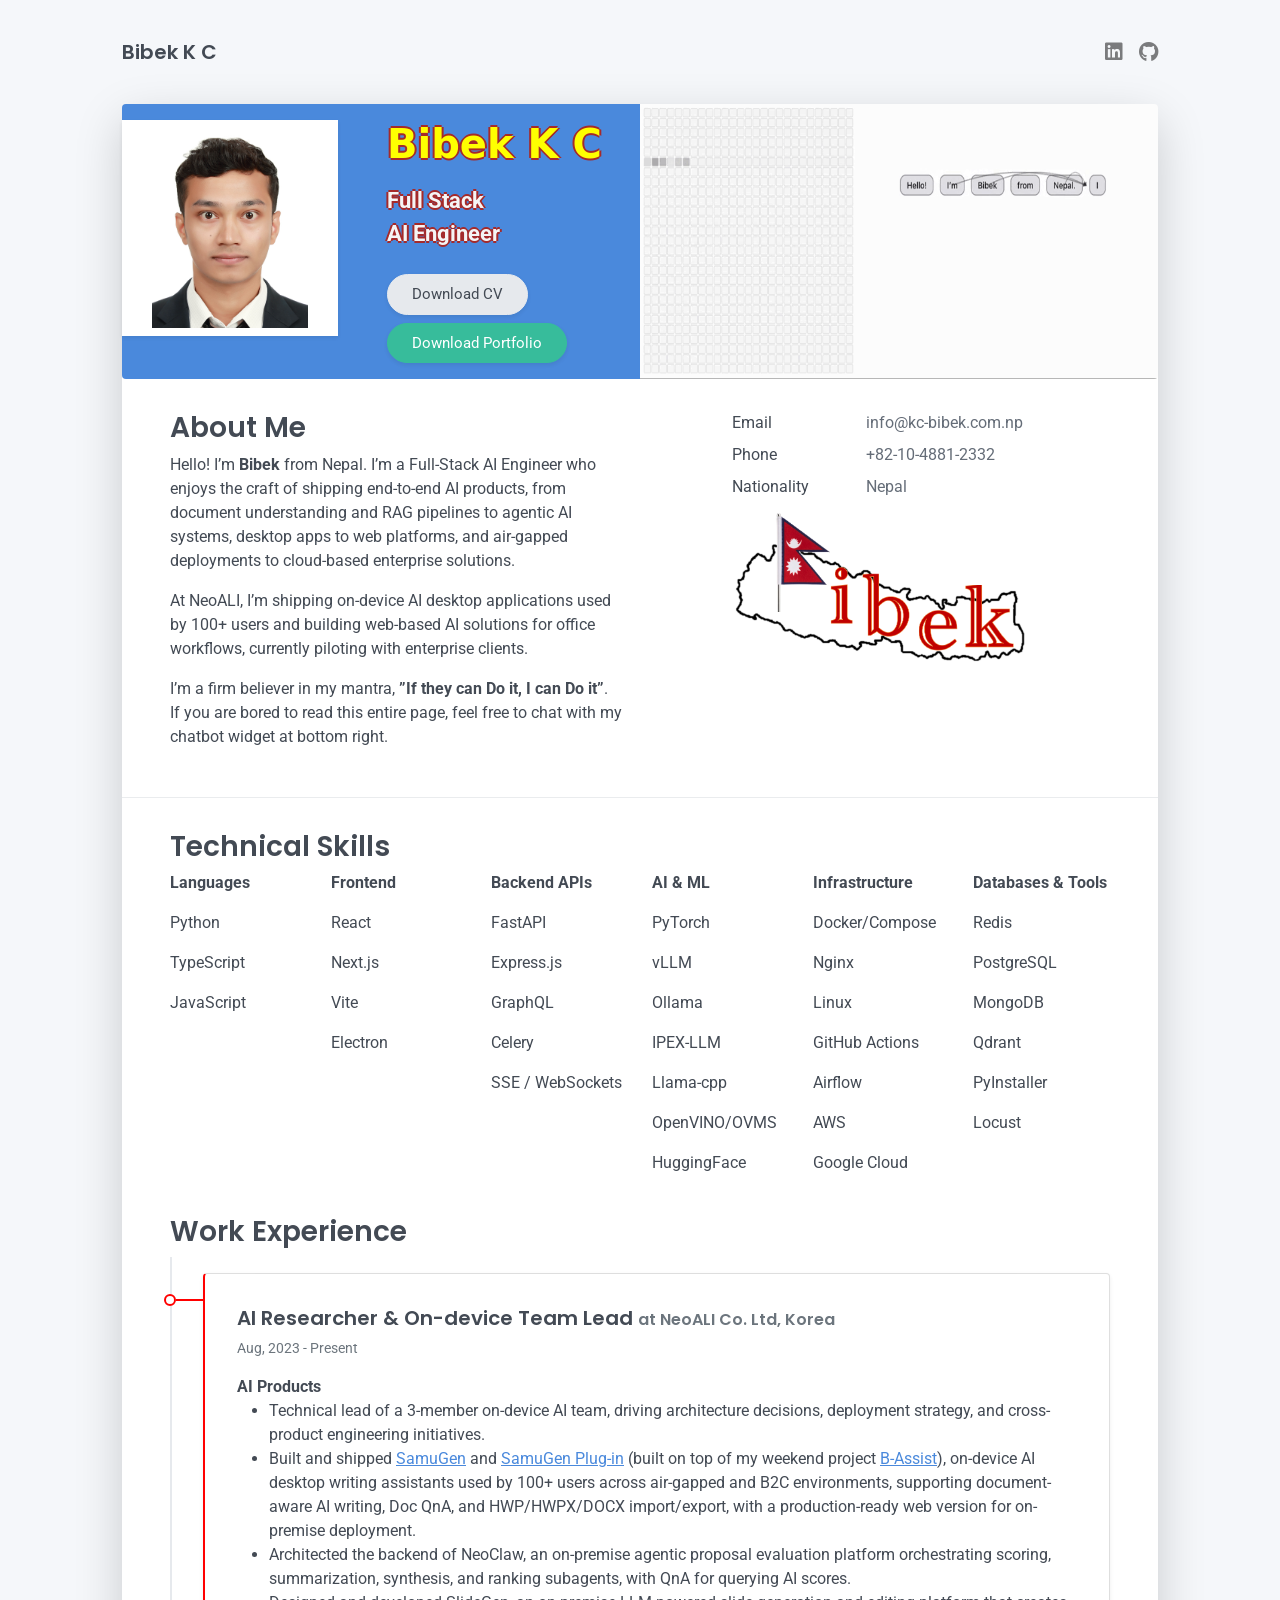
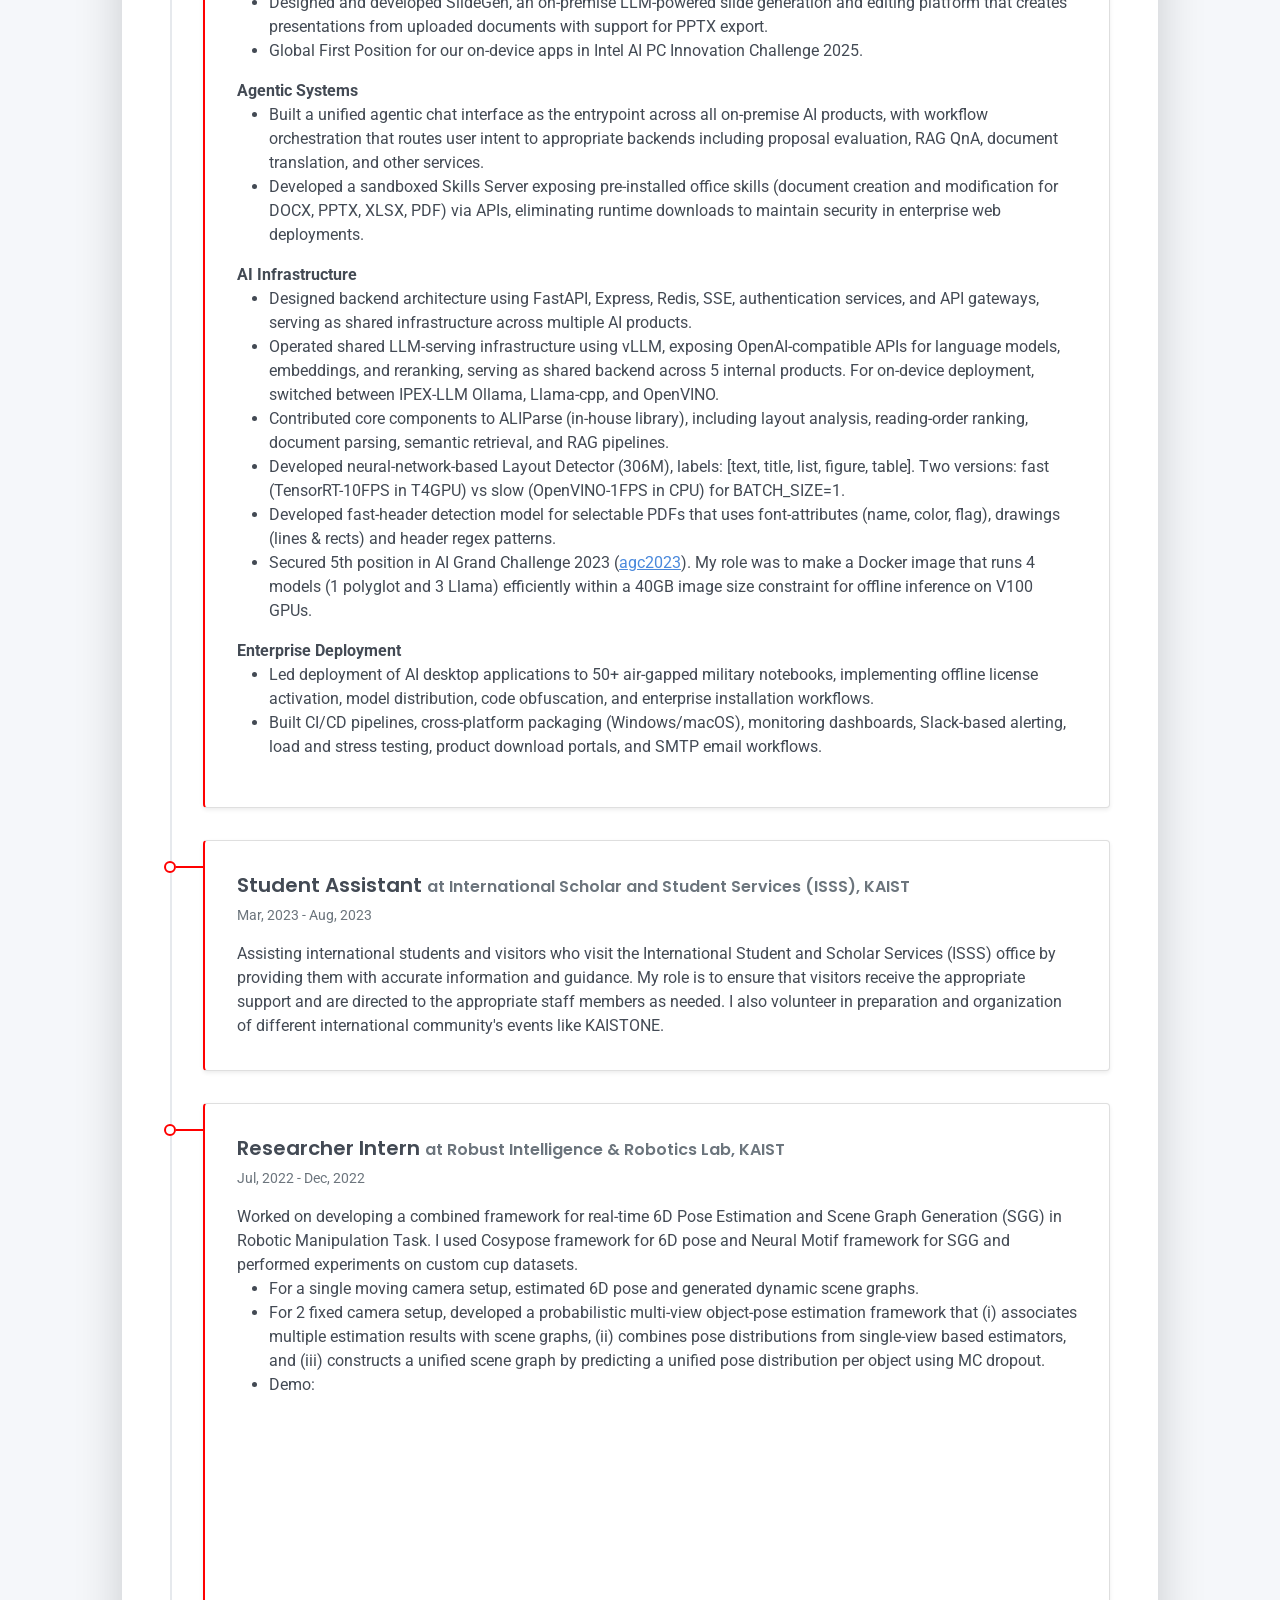
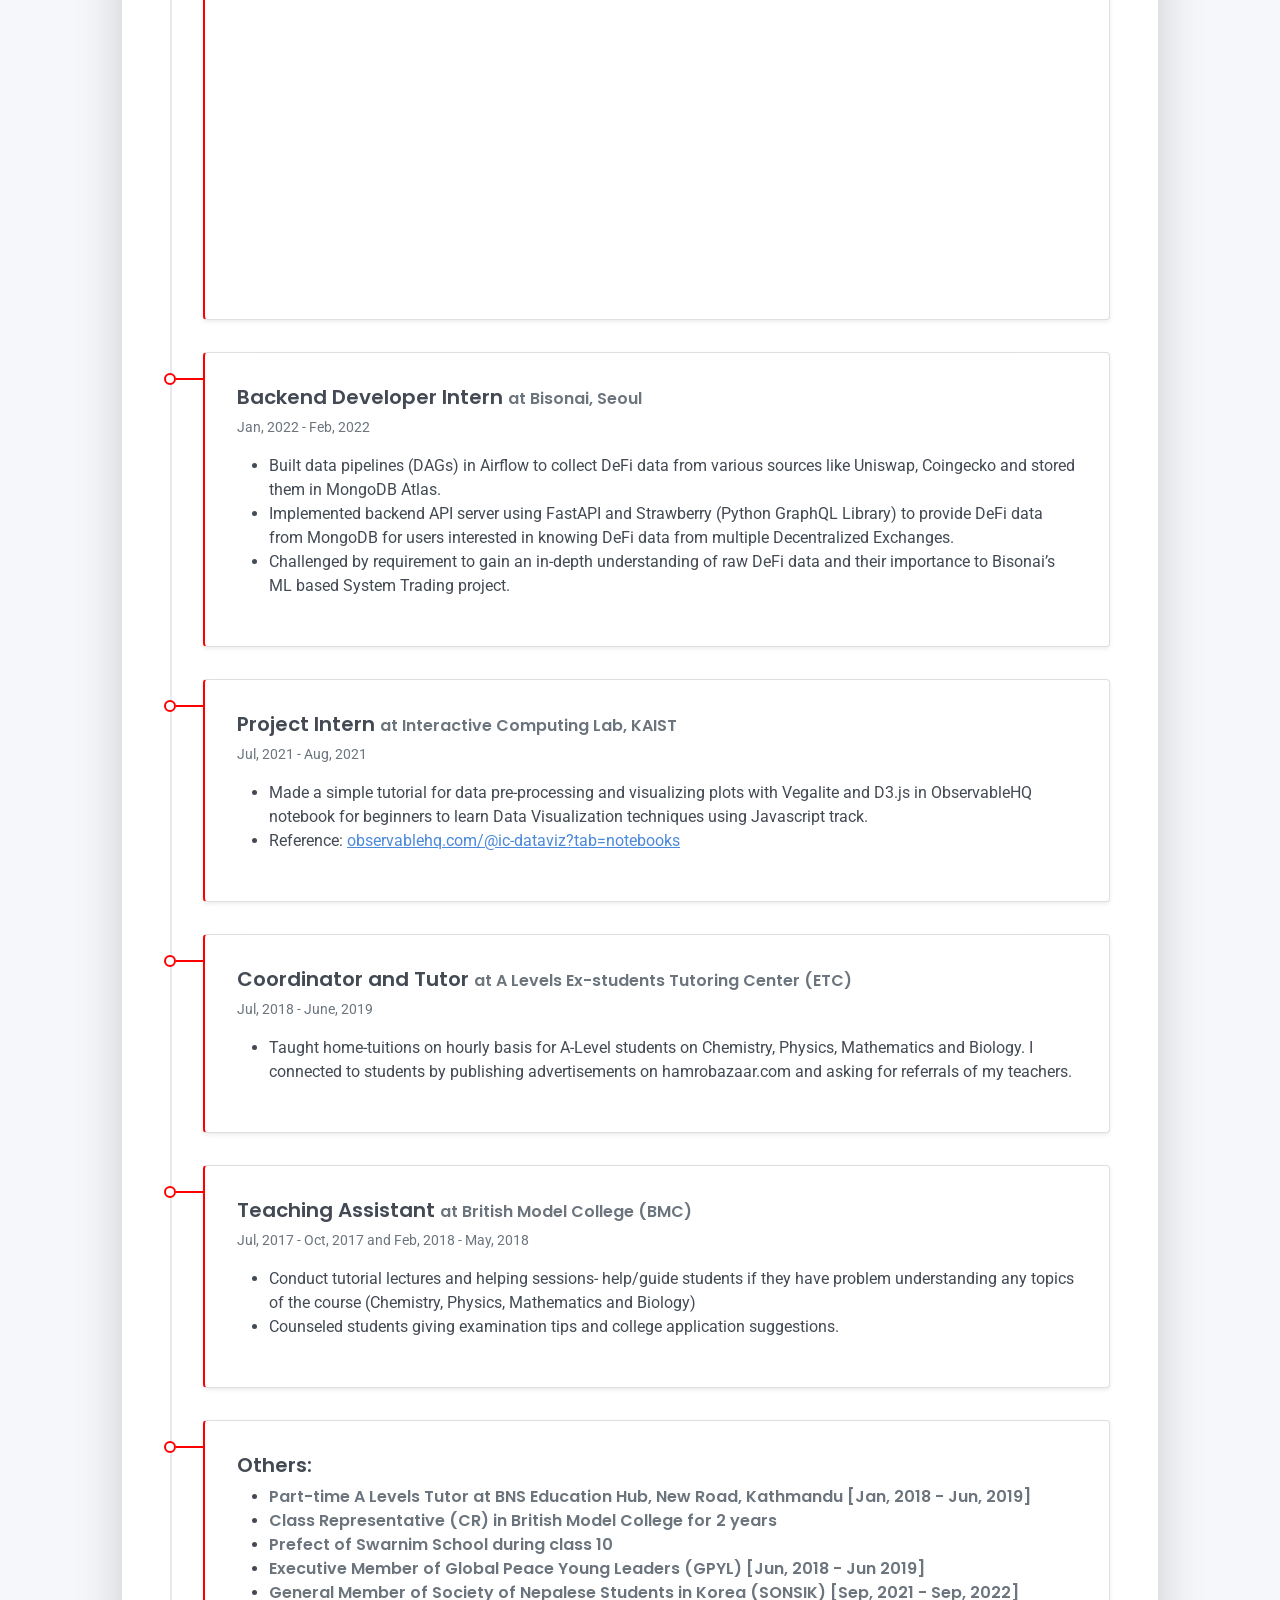
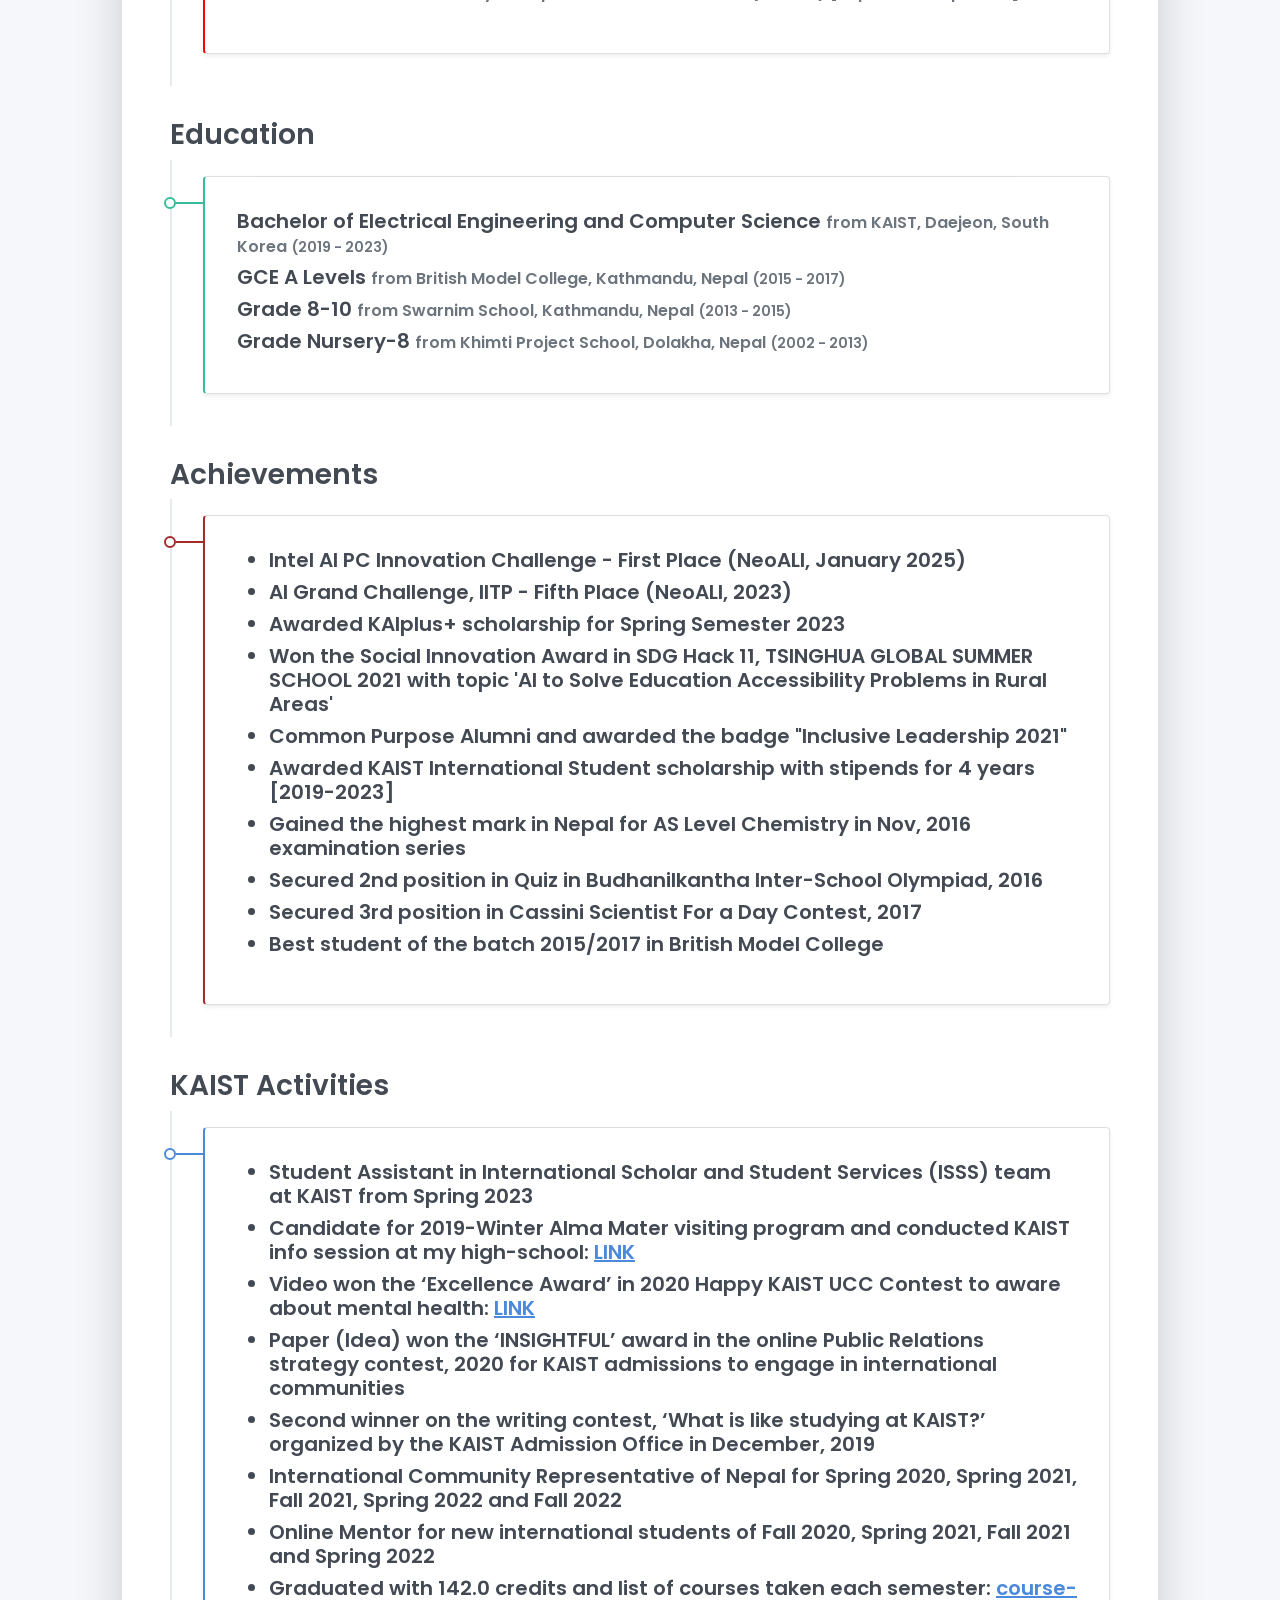
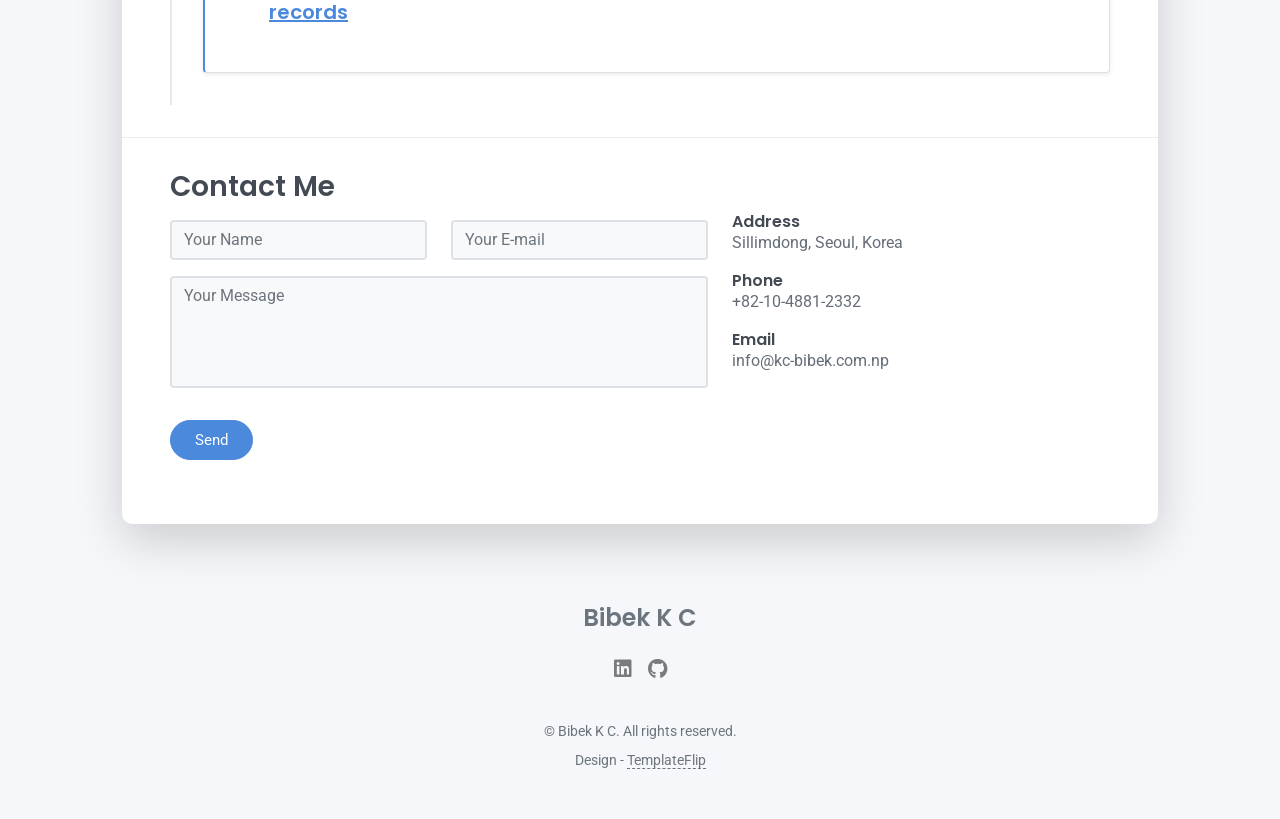
==== commit b9287bdd: "update resume and website: restructure NeoALI experience, refresh skills, fix content issues   Resum" ====
--- a/index.html
+++ b/index.html
@@ -5,7 +5,12 @@
   <meta charset="UTF-8">
   <meta http-equiv="X-UA-Compatible" content="IE=edge">
   <meta name="viewport" content="width=device-width, initial-scale=1">
-  <title>Bibek K C | Continuous Learner </title>
+  <title>Bibek K C | Full-Stack AI Engineer</title>
+  <meta name="description" content="Bibek K C - Full-Stack AI Engineer shipping end-to-end AI products, from document understanding and RAG pipelines to agentic AI systems, desktop apps to web platforms, and air-gapped deployments to cloud-based enterprise solutions.">
+  <meta property="og:title" content="Bibek K C | Full-Stack AI Engineer">
+  <meta property="og:description" content="Full-Stack AI Engineer shipping end-to-end AI products at NeoALI. Building on-device AI desktop applications, agentic AI systems, and enterprise solutions.">
+  <meta property="og:type" content="website">
+  <meta property="og:url" content="https://kc-bibek.com.np">
   <link rel="preconnect" href="https://fonts.gstatic.com" crossorigin="crossorigin" />
   <link rel="preload" as="style"
     href="https://fonts.googleapis.com/css2?family=Poppins:wght@600&amp;family=Roboto:wght@300;400;500;700&amp;display=swap" />
@@ -39,27 +44,11 @@
         <div class="site-nav">
           <nav role="navigation">
             <ul class="nav justify-content-center">
-              <li class="nav-item"><a class="nav-link" href="http://www.quora.com/profile/bibek-kc-31" title="Quora"><i
-                    class="fab fa-quora"></i><span class="menu-title sr-only">Quora</span></a>
-              </li>
-              <li class="nav-item"><a class="nav-link" href="https://www.facebook.com/bibek.kc.790" title="Facebook"><i
-                    class="fab fa-facebook"></i><span class="menu-title sr-only">Facebook</span></a>
-              </li>
               <li class="nav-item"><a class="nav-link" href="https://www.linkedin.com/in/bibek44/" title="LinkedIn"><i
                     class="fab fa-linkedin"></i><span class="menu-title sr-only">LinkedIn</span></a>
               </li>
               <li class="nav-item"><a class="nav-link" href="https://github.com/bibekyess/" title="Github"><i
                     class="fab fa-github"></i><span class="menu-title sr-only">Github</span></a>
-              </li>
-              <li>&nbsp &nbsp</li>
-              <li>
-                <nav class="nav-item">
-                  <a class="nav-link" href="https://observablehq.com/@ic-dataviz?tab=notebooks"
-                    title="ObservableHQ"><i><img
-                        src="https://static.observableusercontent.com/files/6fb95be3d0b89b4661f5a270c677a7ed21caf8f9d6130cb7a83a8f9d414b8f587474bc749965d50f9c4d26fccaf0d4ddb5746671176c837fd733c531abac15e6"
-                        width="22" height="22" alt="images">
-                    </i><span class="menu-title sr-only">ObservableHQ</span></a>
-                </nav>
               </li>
             </ul>
           </nav>
@@ -79,7 +68,7 @@
             <div class="col-lg-3 col-md-4 text-center text-md-start">
               <h2 class="h1 mt-2" data-aos="fade-left" data-aos-delay="0"
                 style="text-shadow: -2px 0 brown, 0 2px brown, 2px 0 brown, 0 -2px brown; font-family: sans; color: yellow;"
-                ;>Bibek K C</h2>
+                >Bibek K C</h2>
               <p data-aos="fade-left text-center" data-aos-delay="100"
                 style=" color: whitesmoke; font-size: 22px; text-shadow: -2px 0 brown, 0 2px brown, 2px 0 brown, 0 -2px brown; ">
                 <b>Full Stack<BR> AI Engineer</b>
@@ -89,7 +78,7 @@
                   <a class="btn btn-light text-dark shadow-sm mt-1 me-1 download" href="Bibek_CV.pdf" target="_blank">Download CV</a>
                 </div>
                 <div class="d-flex">
-                  <a class="btn btn-success shadow-sm mt-1 mb-2 text-center" href="portfolio_bibek.pdf" style target="_blank">Download Portfolio</a>
+                  <a class="btn btn-success shadow-sm mt-1 mb-2 text-center" href="portfolio_bibek.pdf" target="_blank">Download Portfolio</a>
                 </div>
                 <!-- <a class="btn btn-success shadow-sm mt-1 mb-2" href="#contact">Contact Me</a> -->
               </div>
@@ -100,10 +89,11 @@
           <div class="row">
             <div class="col-md-6">
               <h2 class="h3 mb-1">About Me</h2>
-              <p style="  text-align: justify; text-justify: inter-word;">
-                Hello! I’m <b>Bibek</b> from Nepal. I am a Full-Stack AI Engineer, who enjoy the journey of end-to-end product development, and I’m always on the hunt for a better, simpler way to design and ship applications, whether it’s backend services or user-facing products.
+              <p style=”  text-align: justify; text-justify: inter-word;”>
+                Hello! I’m <b>Bibek</b> from Nepal. I’m a Full-Stack AI Engineer who enjoys the craft of shipping end-to-end AI products, from document understanding and RAG pipelines to agentic AI systems, desktop apps to web platforms, and air-gapped deployments to cloud-based enterprise solutions.
                 </p>
-              <p style="  text-align: justify; text-justify: inter-word;">I’m a firm believer in my mantra, <strong>“If they can Do it, I can Do it”</strong>. <br>If you are bored to read this entire page, feel free to chat with my chatbot widget at bottom right.</p>
+              <p style=”  text-align: justify; text-justify: inter-word;”>At NeoALI, I’m shipping on-device AI desktop applications used by 100+ users and building web-based AI solutions for office workflows, currently piloting with enterprise clients.</p>
+              <p style=”  text-align: justify; text-justify: inter-word;”>I’m a firm believer in my mantra, <strong>”If they can Do it, I can Do it”</strong>. <br>If you are bored to read this entire page, feel free to chat with my chatbot widget at bottom right.</p>
             </div>
             <div class="col-md-5 offset-md-1">
               <div class="row">
@@ -117,7 +107,7 @@
                   <div class="pb-1">Phone</div>
                 </div>
                 <div class="col-sm-8">
-                  <div class="pb-1 text-secondary">+82-010-4881-2332</div>
+                  <div class="pb-1 text-secondary">+82-10-4881-2332</div>
                 </div>
                 <!-- <div class="col-sm-4">
                   <div class="pb-1">Address</div>
@@ -141,111 +131,57 @@
         </div>
         <hr class="d-print-none" />
         <div class="skills-section px-3 px-lg-4">
-          <h2 class="h3 mb-1">Professional Skills</h2>
+          <h2 class="h3 mb-1">Technical Skills</h2>
           <div class="row">
             <div class="col-md-2">
-              <div class="mb-2"><span>Python</span>
-                <!-- <div class="progress my-1">
-            <div class="progress-bar bg-primary" role="progressbar" data-aos="zoom-in-right" data-aos-delay="100" data-aos-anchor=".skills-section" style="width: 90%" aria-valuenow="90" aria-valuemin="0" aria-valuemax="100"></div>
-          </div> -->
-              </div>
-              <div class="mb-2"><span>Vllm</span>
-                <!-- <div class="progress my-1">
-            <div class="progress-bar bg-primary" role="progressbar" data-aos="zoom-in-right" data-aos-delay="200" data-aos-anchor=".skills-section" style="width: 85%" aria-valuenow="85" aria-valuemin="0" aria-valuemax="100"></div>
-          </div> -->
-              </div>
-              <div class="mb-2"><span>Git</span>
-                <!-- <div class="progress my-1">
-            <div class="progress-bar bg-primary" role="progressbar" data-aos="zoom-in-right" data-aos-delay="300" data-aos-anchor=".skills-section" style="width: 75%" aria-valuenow="75" aria-valuemin="0" aria-valuemax="100"></div>
-          </div> -->
-              </div>
+              <div class="mb-2"><span><b>Languages</b></span></div>
+              <div class="mb-2"><span>Python</span></div>
+              <div class="mb-2"><span>TypeScript</span></div>
+              <div class="mb-2"><span>JavaScript</span></div>
             </div>
             <div class="col-md-2">
-              <div class="mb-2"><span>PyTorch</span>
-                <!-- <div class="progress my-1">
-                  <div class="progress-bar bg-success" role="progressbar" data-aos="zoom-in-right" data-aos-delay="500" data-aos-anchor=".skills-section" style="width: 85%" aria-valuenow="85" aria-valuemin="0" aria-valuemax="100"></div>
-                </div> -->
-              </div>
-              <div class="mb-2"><span>JavaScript</span>
-                <!-- <div class="progress my-1">
-                  <div class="progress-bar bg-success" role="progressbar" data-aos="zoom-in-right" data-aos-delay="600" data-aos-anchor=".skills-section" style="width: 75%" aria-valuenow="75" aria-valuemin="0" aria-valuemax="100"></div>
-                </div> -->
-              </div>
-              <div class="mb-2"><span>NextJS</span>
-                <!-- <div class="progress my-1">
-            <div class="progress-bar bg-success" role="progressbar" data-aos="zoom-in-right" data-aos-delay="400" data-aos-anchor=".skills-section" style="width: 80%" aria-valuenow="90" aria-valuemin="0" aria-valuemax="100"></div>
-          </div> -->
-              </div>
+              <div class="mb-2"><span><b>Frontend</b></span></div>
+              <div class="mb-2"><span>React</span></div>
+              <div class="mb-2"><span>Next.js</span></div>
+              <div class="mb-2"><span>Vite</span></div>
+              <div class="mb-2"><span>Electron</span></div>
             </div>
             <div class="col-md-2">
-              <div class="mb-2"><span>Docker</span>
-                <!-- <div class="progress my-1">
-            <div class="progress-bar bg-success" role="progressbar" data-aos="zoom-in-right" data-aos-delay="600" data-aos-anchor=".skills-section" style="width: 75%" aria-valuenow="75" aria-valuemin="0" aria-valuemax="100"></div>
-          </div> -->
-              </div>
-              <div class="mb-2"><span>Docker Compose</span>
-                <!-- <div class="progress my-1">
-            <div class="progress-bar bg-success" role="progressbar" data-aos="zoom-in-right" data-aos-delay="400" data-aos-anchor=".skills-section" style="width: 80%" aria-valuenow="90" aria-valuemin="0" aria-valuemax="100"></div>
-          </div> -->
-              </div>
-              <div class="mb-2"><span>Nginx</span>
-                <!-- <div class="progress my-1">
-            <div class="progress-bar bg-success" role="progressbar" data-aos="zoom-in-right" data-aos-delay="500" data-aos-anchor=".skills-section" style="width: 85%" aria-valuenow="85" aria-valuemin="0" aria-valuemax="100"></div>
-          </div> -->
-              </div>
+              <div class="mb-2"><span><b>Backend APIs</b></span></div>
+              <div class="mb-2"><span>FastAPI</span></div>
+              <div class="mb-2"><span>Express.js</span></div>
+              <div class="mb-2"><span>GraphQL</span></div>
+              <div class="mb-2"><span>Celery</span></div>
+              <div class="mb-2"><span>SSE / WebSockets</span></div>
             </div>
             <div class="col-md-2">
-              <div class="mb-2"><span>PyInstaller </span>
-                <!-- <div class="progress my-1">
-            <div class="progress-bar bg-success" role="progressbar" data-aos="zoom-in-right" data-aos-delay="400" data-aos-anchor=".skills-section" style="width: 80%" aria-valuenow="90" aria-valuemin="0" aria-valuemax="100"></div>
-          </div> -->
-              </div>
-              <div class="mb-2"><span>TorchServe</span>
-                <!-- <div class="progress my-1">
-            <div class="progress-bar bg-success" role="progressbar" data-aos="zoom-in-right" data-aos-delay="500" data-aos-anchor=".skills-section" style="width: 85%" aria-valuenow="85" aria-valuemin="0" aria-valuemax="100"></div>
-          </div> -->
-              </div>
-              <div class="mb-2"><span>OpenVino</span>
-                <!-- <div class="progress my-1">
-            <div class="progress-bar bg-success" role="progressbar" data-aos="zoom-in-right" data-aos-delay="600" data-aos-anchor=".skills-section" style="width: 75%" aria-valuenow="75" aria-valuemin="0" aria-valuemax="100"></div>
-          </div> -->
-              </div>
+              <div class="mb-2"><span><b>AI &amp; ML</b></span></div>
+              <div class="mb-2"><span>PyTorch</span></div>
+              <div class="mb-2"><span>vLLM</span></div>
+              <div class="mb-2"><span>Ollama</span></div>
+              <div class="mb-2"><span>IPEX-LLM</span></div>
+              <div class="mb-2"><span>Llama-cpp</span></div>
+              <div class="mb-2"><span>OpenVINO/OVMS</span></div>
+              <div class="mb-2"><span>HuggingFace</span></div>
             </div>
             <div class="col-md-2">
-              <div class="mb-2"><span>Linux</span>
-                <!-- <div class="progress my-1">
-            <div class="progress-bar bg-success" role="progressbar" data-aos="zoom-in-right" data-aos-delay="400" data-aos-anchor=".skills-section" style="width: 80%" aria-valuenow="90" aria-valuemin="0" aria-valuemax="100"></div>
-          </div> -->
-              </div>
-              <div class="mb-2"><span>FastAPI</span>
-                <!-- <div class="progress my-1">
-            <div class="progress-bar bg-success" role="progressbar" data-aos="zoom-in-right" data-aos-delay="500" data-aos-anchor=".skills-section" style="width: 85%" aria-valuenow="85" aria-valuemin="0" aria-valuemax="100"></div>
-          </div> -->
-              </div>
-              <div class="mb-2"><span>Express</span>
-  
-                  <!-- <div class="progress my-1">
-              <div class="progress-bar bg-success" role="progressbar" data-aos="zoom-in-right" data-aos-delay="600" data-aos-anchor=".skills-section" style="width: 75%" aria-valuenow="75" aria-valuemin="0" aria-valuemax="100"></div>
-            </div> -->
-                </div>
+              <div class="mb-2"><span><b>Infrastructure</b></span></div>
+              <div class="mb-2"><span>Docker/Compose</span></div>
+              <div class="mb-2"><span>Nginx</span></div>
+              <div class="mb-2"><span>Linux</span></div>
+              <div class="mb-2"><span>GitHub Actions</span></div>
+              <div class="mb-2"><span>Airflow</span></div>
+              <div class="mb-2"><span>AWS</span></div>
+              <div class="mb-2"><span>Google Cloud</span></div>
             </div>
             <div class="col-md-2">
-              <div class="mb-2"><span>Gradio</span>
-                <!-- <div class="progress my-1">
-            <div class="progress-bar bg-success" role="progressbar" data-aos="zoom-in-right" data-aos-delay="400" data-aos-anchor=".skills-section" style="width: 80%" aria-valuenow="90" aria-valuemin="0" aria-valuemax="100"></div>
-          </div> -->
-              </div>
-              <div class="mb-2"><span>ElectronJS</span>
-                <!-- <div class="progress my-1">
-            <div class="progress-bar bg-success" role="progressbar" data-aos="zoom-in-right" data-aos-delay="500" data-aos-anchor=".skills-section" style="width: 85%" aria-valuenow="85" aria-valuemin="0" aria-valuemax="100"></div>
-          </div> -->
-              </div>
-              <div class="mb-2"><span>GoogleCloud</span>
-  
-                  <!-- <div class="progress my-1">
-              <div class="progress-bar bg-success" role="progressbar" data-aos="zoom-in-right" data-aos-delay="600" data-aos-anchor=".skills-section" style="width: 75%" aria-valuenow="75" aria-valuemin="0" aria-valuemax="100"></div>
-            </div> -->
-                </div>
+              <div class="mb-2"><span><b>Databases &amp; Tools</b></span></div>
+              <div class="mb-2"><span>Redis</span></div>
+              <div class="mb-2"><span>PostgreSQL</span></div>
+              <div class="mb-2"><span>MongoDB</span></div>
+              <div class="mb-2"><span>Qdrant</span></div>
+              <div class="mb-2"><span>PyInstaller</span></div>
+              <div class="mb-2"><span>Locust</span></div>
             </div>
           </div>
         </div>
@@ -257,88 +193,36 @@
 
             <div class="timeline-card timeline-card-danger card shadow-sm">
               <div class="card-body">
-                <div class="h5 mb-1">AI Researcher <span class="text-muted h6">at Artificial Language Intelligence (ALI Co. Ltd), Korea</span></div>
+                <div class="h5 mb-1">AI Researcher &amp; On-device Team Lead <span class="text-muted h6">at NeoALI Co. Ltd, Korea</span></div>
                 <div class="text-muted text-small mb-2">Aug, 2023 - Present</div>
                 <div>
-                    <b>DocumentAI Research</b>
+                    <b>AI Products</b>
                     <ul>
-                      <li>Develop neural-network-based Layout Detector (306M), labels: [text, title, list, figure, table]</li>
-                      <ul>
-                        <li>Smart augmentation techniques with controlled noise injection specific for Document tasks that make the model language independent</li>
-                        <li>A ranker for natural reading order handling complex multi-columned documents</li>
-                        <li>Two versions: fast (TensorRT-10FPS in T4GPU) vs slow (Openvino-1FPS in CPU) for BATCH_SIZE=1</li>
-                      </ul>
-                      <li>Develop fast-header detection model for selectable PDFs that uses font-attributes (name, color, flag), drawings (lines & rects) and header regex patterns.</li>
-                      <li>Maintainer of ALIParse (in-house python library) that provides easy access to layout analysis modules, independent of document types and extends to provide granular APIs and RAG service</li>
-                    </ul> 
-                    <b>OnDevice Apps</b>
+                      <li>Technical lead of a 3-member on-device AI team, driving architecture decisions, deployment strategy, and cross-product engineering initiatives.</li>
+                      <li>Built and shipped <a href="https://neogen.neoali.com/samugen" target="_blank">SamuGen</a> and <a href="https://neogen.neoali.com/samugen-plugin" target="_blank">SamuGen Plug-in</a> (built on top of my weekend project <a href="https://github.com/bibekyess/B-Assist/blob/main/src/assets/demo.gif" target="_blank">B-Assist</a>), on-device AI desktop writing assistants used by 100+ users across air-gapped and B2C environments, supporting document-aware AI writing, Doc QnA, and HWP/HWPX/DOCX import/export, with a production-ready web version for on-premise deployment.</li>
+                      <li>Architected the backend of NeoClaw, an on-premise agentic proposal evaluation platform orchestrating scoring, summarization, synthesis, and ranking subagents, with QnA for querying AI scores.</li>
+                      <li>Designed and developed SlideGen, an on-premise LLM-powered slide generation and editing platform that creates presentations from uploaded documents with support for PPTX export.</li>
+                      <li>Global First Position for our on-device apps in Intel AI PC Innovation Challenge 2025.</li>
+                    </ul>
+                    <b>Agentic Systems</b>
                     <ul>
-                      <li>Maintainer of on-device offline AI Writing Assistant App (SamuGen) containing Document RAG for personalized document creation and QnA tasks.</li>
-                      <li>Develop a cross-editor Writing Assistant Plugin App that will soon be launched as a B2C product (Built on top of my weekend project <a href="https://github.com/bibekyess/B-Assist/blob/main/src/assets/demo.gif" target="_blank">B-Assist</a>)</li>
-                      <li>Global First Position for our ondevice apps in Intel AI PC Innovation Challenge 2025</li>
+                      <li>Built a unified agentic chat interface as the entrypoint across all on-premise AI products, with workflow orchestration that routes user intent to appropriate backends including proposal evaluation, RAG QnA, document translation, and other services.</li>
+                      <li>Developed a sandboxed Skills Server exposing pre-installed office skills (document creation and modification for DOCX, PPTX, XLSX, PDF) via APIs, eliminating runtime downloads to maintain security in enterprise web deployments.</li>
                     </ul>
-                    
-                    <b>MLOps Engineering</b>
+                    <b>AI Infrastructure</b>
                     <ul>
-                      <li>Serve Layout Detector, embedding and sLM models using Torch-serve, openvino + fastapi, Ollama/Vllm and setup automated workflows using GitHub Actions</li>
-                      <li>Set up reverse proxies for all demo applications and manage the Kong API gateway</li>
-                      <li>Prepare executables for Python and Node.js applications to run on Windows and macOS. Additionally, obfuscate and make installer for these executables.</li>
+                      <li>Designed backend architecture using FastAPI, Express, Redis, SSE, authentication services, and API gateways, serving as shared infrastructure across multiple AI products.</li>
+                      <li>Operated shared LLM-serving infrastructure using vLLM, exposing OpenAI-compatible APIs for language models, embeddings, and reranking, serving as shared backend across 5 internal products. For on-device deployment, switched between IPEX-LLM Ollama, Llama-cpp, and OpenVINO.</li>
+                      <li>Contributed core components to ALIParse (in-house library), including layout analysis, reading-order ranking, document parsing, semantic retrieval, and RAG pipelines.</li>
+                      <li>Developed neural-network-based Layout Detector (306M), labels: [text, title, list, figure, table]. Two versions: fast (TensorRT-10FPS in T4GPU) vs slow (OpenVINO-1FPS in CPU) for BATCH_SIZE=1.</li>
+                      <li>Developed fast-header detection model for selectable PDFs that uses font-attributes (name, color, flag), drawings (lines &amp; rects) and header regex patterns.</li>
                       <li>Secured 5th position in AI Grand Challenge 2023 (<a href="https://www.aigrandchallenge.or.kr/" target="_blank">agc2023</a>). My role was to make a Docker image that runs 4 models (1 polyglot and 3 Llama) efficiently within a 40GB image size constraint for offline inference on V100 GPUs.</li>
                     </ul>
-                    <b>Demo Videos</b>
+                    <b>Enterprise Deployment</b>
                     <ul>
-                      <div class="video-container">
-                        <!-- <div class="video-item">
-                            <div class="video-wrapper">
-                              <iframe src="https://drive.google.com/file/d/1OhLgSC_6ipPVG024MUOv3Df1yfTxLlS8/preview" title="Layout Detector" frameborder="0" allow="accelerometer; autoplay; clipboard-write; encrypted-media; gyroscope; picture-in-picture; web-share" referrerpolicy="strict-origin-when-cross-origin" allowfullscreen></iframe>                      
-                            </div>
-                            <div class="video-title">Layout Detector</div>
-                        </div>
-                        <div class="video-item">
-                            <div class="video-wrapper">
-                              <iframe src="https://drive.google.com/file/d/113XpGqpAU5usJmnJKl8Tb8dAY12jEAA_/preview" title="Document Parser" frameborder="0" allow="accelerometer; autoplay; clipboard-write; encrypted-media; gyroscope; picture-in-picture; web-share" referrerpolicy="strict-origin-when-cross-origin" allowfullscreen></iframe>                      
-                            </div>
-                            <div class="video-title">Document Parser</div>
-                        </div>
-                        <div class="video-item">
-                            <div class="video-wrapper">
-                              <iframe src="https://drive.google.com/file/d/1CfXI_BOR_aWWK36VXnBvp-5oew2HMQ6V/preview" title="Document RAG" frameborder="0" allow="accelerometer; autoplay; clipboard-write; encrypted-media; gyroscope; picture-in-picture; web-share" referrerpolicy="strict-origin-when-cross-origin" allowfullscreen></iframe>                      
-                            </div>
-                            <div class="video-title">Document RAG</div>
-                        </div>
-                        <div class="video-item">
-                            <div class="video-wrapper">
-                              <iframe src="https://drive.google.com/file/d/1oqvOuPv6cCfos64z88JijCjUxNT2LALR/preview" title="Form Extraction" frameborder="0" allow="accelerometer; autoplay; clipboard-write; encrypted-media; gyroscope; picture-in-picture; web-share" referrerpolicy="strict-origin-when-cross-origin" allowfullscreen></iframe>                      
-                            </div>
-                            <div class="video-title">Form Extraction</div>
-                        </div> -->
-                                                
-                        <div class="video-item">
-                            <div class="video-wrapper">
-                              <iframe src="https://drive.google.com/file/d/1AbYBeVqyID0ZXKlGtNRRPahWah89q4jN/preview" title="SamuGen Plugin" frameborder="0" allow="accelerometer; autoplay; clipboard-write; encrypted-media; gyroscope; picture-in-picture; web-share" referrerpolicy="strict-origin-when-cross-origin" allowfullscreen></iframe>                      
-                            </div>
-                            <div class="video-title">SamuGen Plugin</div>
-                        </div>
-                        <div class="video-item">
-                            <div class="video-wrapper">
-                              <iframe src="https://drive.google.com/file/d/1kewEAUIqQEkgwmWsvcvGEP7-2mICImRK/preview" title="Layout Detector" frameborder="0" allow="accelerometer; autoplay; clipboard-write; encrypted-media; gyroscope; picture-in-picture; web-share" referrerpolicy="strict-origin-when-cross-origin" allowfullscreen></iframe>                      
-                            </div>
-                            <div class="video-title">Layout Detector</div>
-                        </div>
-                        <div class="video-item">
-                            <div class="video-wrapper">
-                              <iframe src="https://drive.google.com/file/d/1NafApQaHDEFubaZH8XnUiw4FvANlto8j/preview" title="Document Parser" frameborder="0" allow="accelerometer; autoplay; clipboard-write; encrypted-media; gyroscope; picture-in-picture; web-share" referrerpolicy="strict-origin-when-cross-origin" allowfullscreen></iframe>                      
-                            </div>
-                            <div class="video-title">Document Parser</div>
-                        </div>
-                        <div class="video-item">
-                            <div class="video-wrapper">
-                              <iframe src="https://drive.google.com/file/d/1mEeMnrkLczsUfaAveX-xpE85hkJEqQ6R/preview" title="Document RAG" frameborder="0" allow="accelerometer; autoplay; clipboard-write; encrypted-media; gyroscope; picture-in-picture; web-share" referrerpolicy="strict-origin-when-cross-origin" allowfullscreen></iframe>                      
-                            </div>
-                            <div class="video-title">Document RAG</div>
-                        </div>
-                    </div>
-                  </ul>
+                      <li>Led deployment of AI desktop applications to 50+ air-gapped military notebooks, implementing offline license activation, model distribution, code obfuscation, and enterprise installation workflows.</li>
+                      <li>Built CI/CD pipelines, cross-platform packaging (Windows/macOS), monitoring dashboards, Slack-based alerting, load and stress testing, product download portals, and SMTP email workflows.</li>
+                    </ul>
                 </div>
               </div>
             </div>
@@ -346,7 +230,7 @@
             <div class="timeline-card timeline-card-danger card shadow-sm">
               <div class="card-body">
                 <div class="h5 mb-1">Student Assistant <span class="text-muted h6">at International Scholar and Student Services (ISSS), KAIST</span></div>
-                <div class="text-muted text-small mb-2">Mar, 2023 - Present</div>
+                <div class="text-muted text-small mb-2">Mar, 2023 - Aug, 2023</div>
                 <div>  
                 Assisting international students and visitors who visit the International Student and Scholar Services (ISSS) office by providing them with accurate information and guidance. My role is to ensure that visitors receive the appropriate support and are directed to the appropriate staff members as needed. I also volunteer in preparation and organization of different international community's events like KAISTONE.
                 </div>
@@ -355,11 +239,11 @@
 
             <div class="timeline-card timeline-card-danger card shadow-sm">
               <div class="card-body">
-                <div class="h5 mb-1">Researcher Intern <span class="text-muted h6">at Robust Intelligence & Robotics Lab, KAIST</span></div>
+                <div class="h5 mb-1">Researcher Intern <span class="text-muted h6">at Robust Intelligence &amp; Robotics Lab, KAIST</span></div>
                 <div class="text-muted text-small mb-2">Jul, 2022 - Dec, 2022</div>
                 <div>
                   
-                  Worked on developing a combined framework for realtime 6D Pose Estimation and Scene Graph Generation (SGG) in Robotic Manipulation Task. I used Cosypose framework for 6D pose and Neural Motif framework for SGG and performed experiments on custom cup datasets.
+                  Worked on developing a combined framework for real-time 6D Pose Estimation and Scene Graph Generation (SGG) in Robotic Manipulation Task. I used Cosypose framework for 6D pose and Neural Motif framework for SGG and performed experiments on custom cup datasets.
                   <ul>
                     <li> For a single moving camera setup, estimated 6D pose and generated dynamic scene graphs.</li>
                     <li> For 2 fixed camera setup, developed a probabilistic multi-view object-pose estimation framework that (i) associates multiple estimation results with scene graphs, (ii) combines pose distributions from single-view based estimators, and (iii) constructs a unified scene graph by predicting a unified pose distribution per object using MC dropout.</li>
@@ -400,7 +284,7 @@
                     <li>Made a simple tutorial for data pre-processing and visualizing plots with Vegalite and D3.js in
                       ObservableHQ notebook for
                       beginners to learn Data Visualization techniques using Javascript track.</li>
-                    <li>Reference: <a href=https://observablehq.com/@ic-dataviz?tab=notebooks
+                    <li>Reference: <a href="https://observablehq.com/@ic-dataviz?tab=notebooks"
                         target="_blank">observablehq.com/@ic-dataviz?tab=notebooks</a>
                     </li>
                   </ul>
@@ -484,6 +368,8 @@
               <div class="card-body">
                 <div>
                   <ul>
+                    <li class="h5 mb-1">Intel AI PC Innovation Challenge - First Place (NeoALI, January 2025)</li>
+                    <li class="h5 mb-1">AI Grand Challenge, IITP - Fifth Place (NeoALI, 2023)</li>
                     <li class="h5 mb-1">Awarded KAIplus+ scholarship for Spring Semester 2023</li>
                     <li class="h5 mb-1">Won the Social Innovation Award in SDG Hack 11, TSINGHUA GLOBAL SUMMER SCHOOL
                       2021 with topic 'AI to Solve Education Accessibility Problems in Rural Areas'</li>
@@ -561,7 +447,7 @@
                 <h3 class="h6 mb-0">Address</h3>
                 <div class="pb-2 text-secondary">Sillimdong, Seoul, Korea</div>
                 <h3 class="h6 mb-0">Phone</h3>
-                <div class="pb-2 text-secondary">+82-010-4881-2332</div>
+                <div class="pb-2 text-secondary">+82-10-4881-2332</div>
                 <h3 class="h6 mb-0">Email</h3>
                 <div class="pb-2 text-secondary">info@kc-bibek.com.np</div>
               </div>
@@ -600,34 +486,18 @@
         <div class="footer-nav">
           <nav role="navigation">
             <ul class="nav justify-content-center">
-              <li class="nav-item"><a class="nav-link" href="http://www.quora.com/profile/bibek-kc-31" title="Quora"><i
-                    class="fab fa-quora"></i><span class="menu-title sr-only">Quora</span></a>
-              </li>
-              <li class="nav-item"><a class="nav-link" href="https://www.facebook.com/bibek.kc.790" title="Facebook"><i
-                    class="fab fa-facebook"></i><span class="menu-title sr-only">Facebook</span></a>
-              </li>
               <li class="nav-item"><a class="nav-link" href="https://www.linkedin.com/in/bibek44/" title="LinkedIn"><i
                     class="fab fa-linkedin"></i><span class="menu-title sr-only">LinkedIn</span></a>
               </li>
               <li class="nav-item"><a class="nav-link" href="https://github.com/bibekyess/" title="Github"><i
                     class="fab fa-github"></i><span class="menu-title sr-only">Github</span></a>
               </li>
-              <li>&nbsp &nbsp</li>
-              <li>
-                <nav class="nav-item">
-                  <a class="nav-link" href="https://observablehq.com/@ic-dataviz?tab=notebooks"
-                    title="ObservableHQ"><i><img
-                        src="https://static.observableusercontent.com/files/6fb95be3d0b89b4661f5a270c677a7ed21caf8f9d6130cb7a83a8f9d414b8f587474bc749965d50f9c4d26fccaf0d4ddb5746671176c837fd733c531abac15e6"
-                        width="22" height="22" alt="images">
-                    </i><span class="menu-title sr-only">ObservableHQ</span></a>
-                </nav>
-              </li>
             </ul>
           </nav>
         </div>
       </div>
       <div class="text-small">
-        <div class="mb-1">&copy; Right Resume. All rights reserved.</div>
+        <div class="mb-1">&copy; Bibek K C. All rights reserved.</div>
         <div>Design - <a href="https://templateflip.com/" target="_blank">TemplateFlip</a></div>
       </div>
     </div>
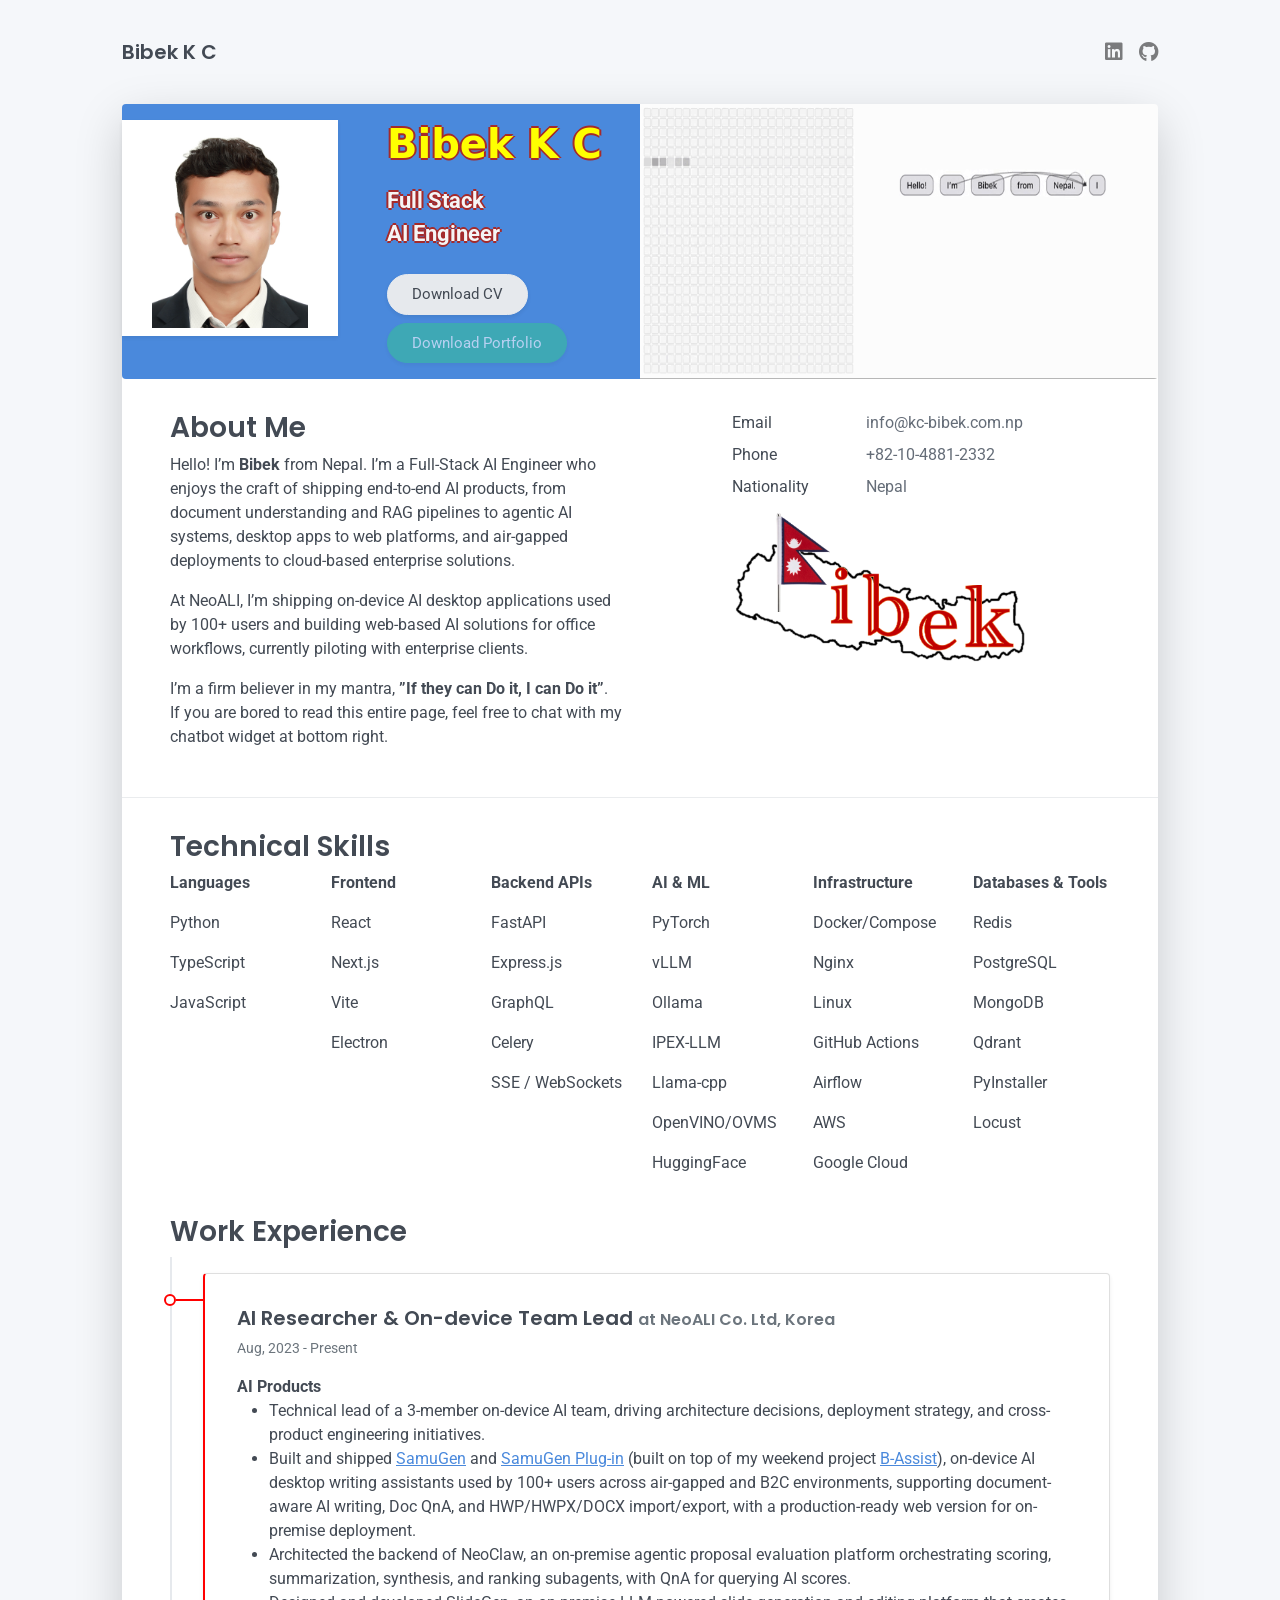
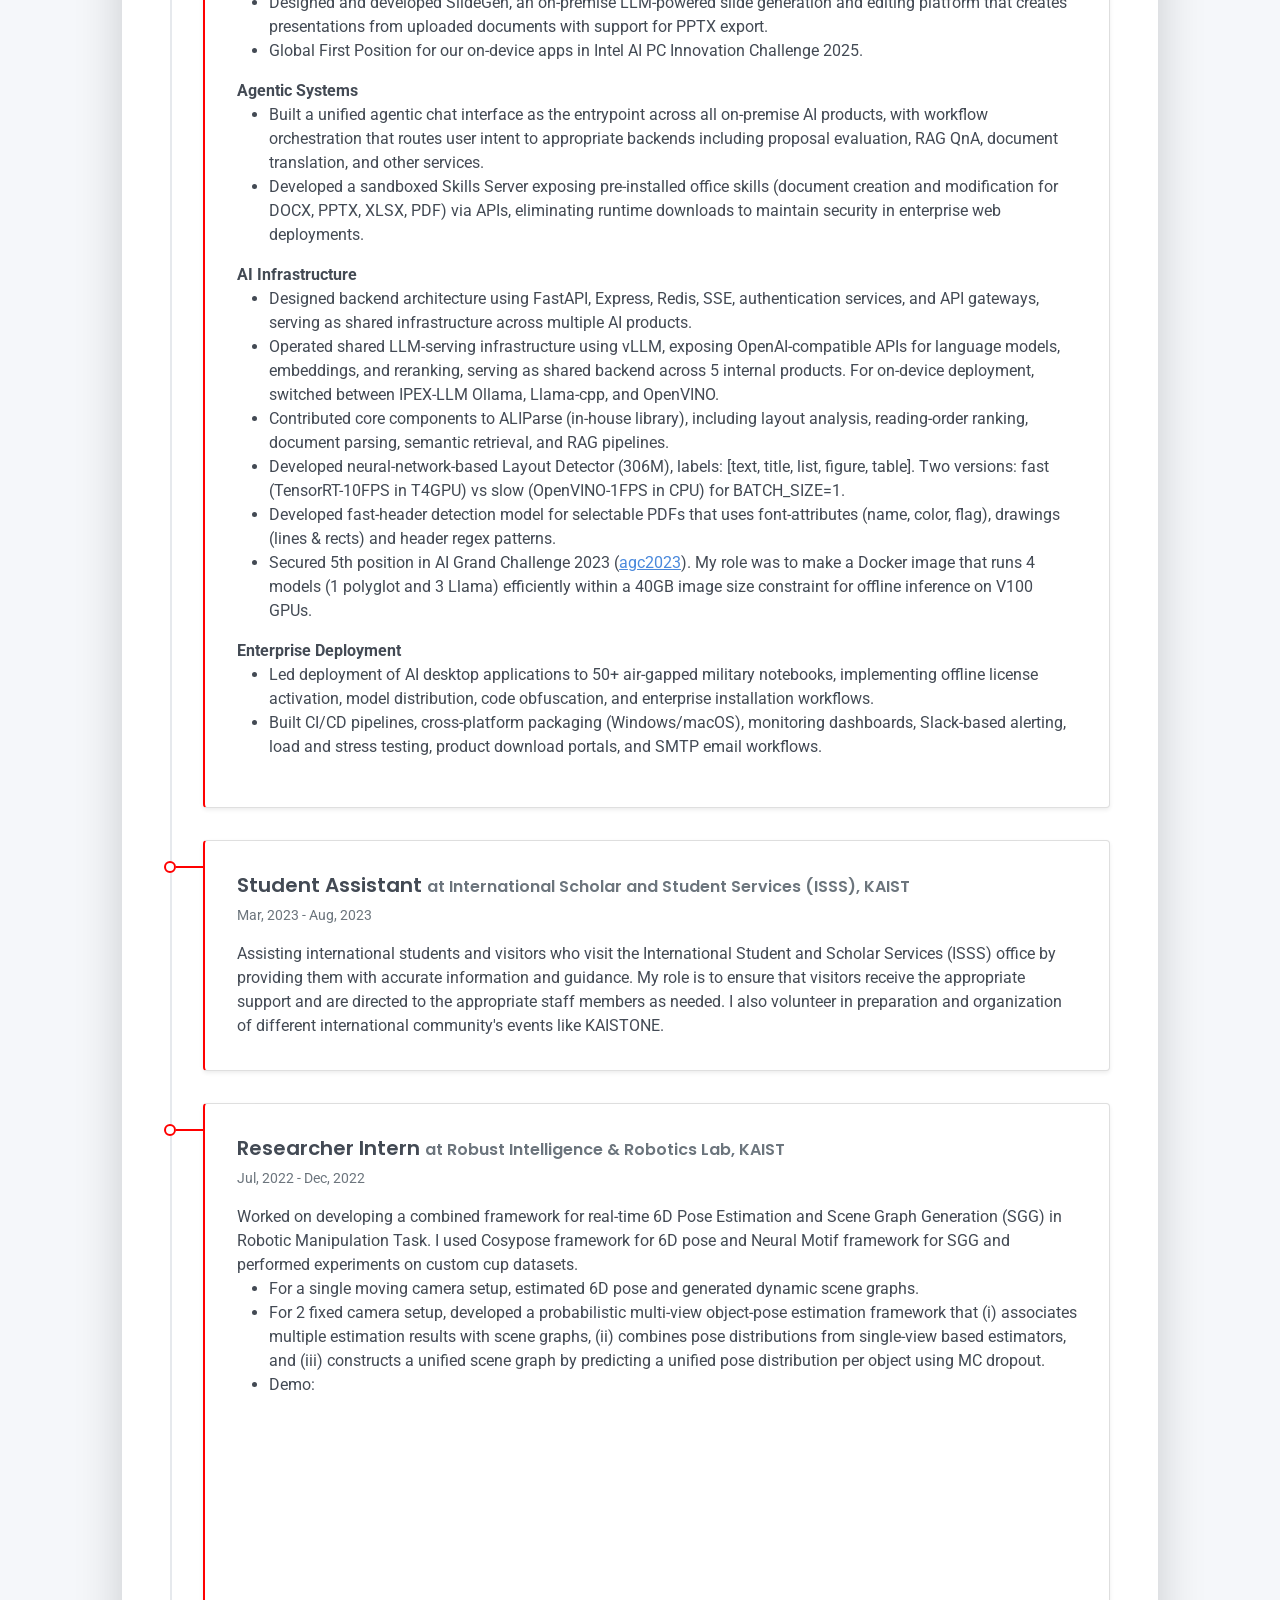
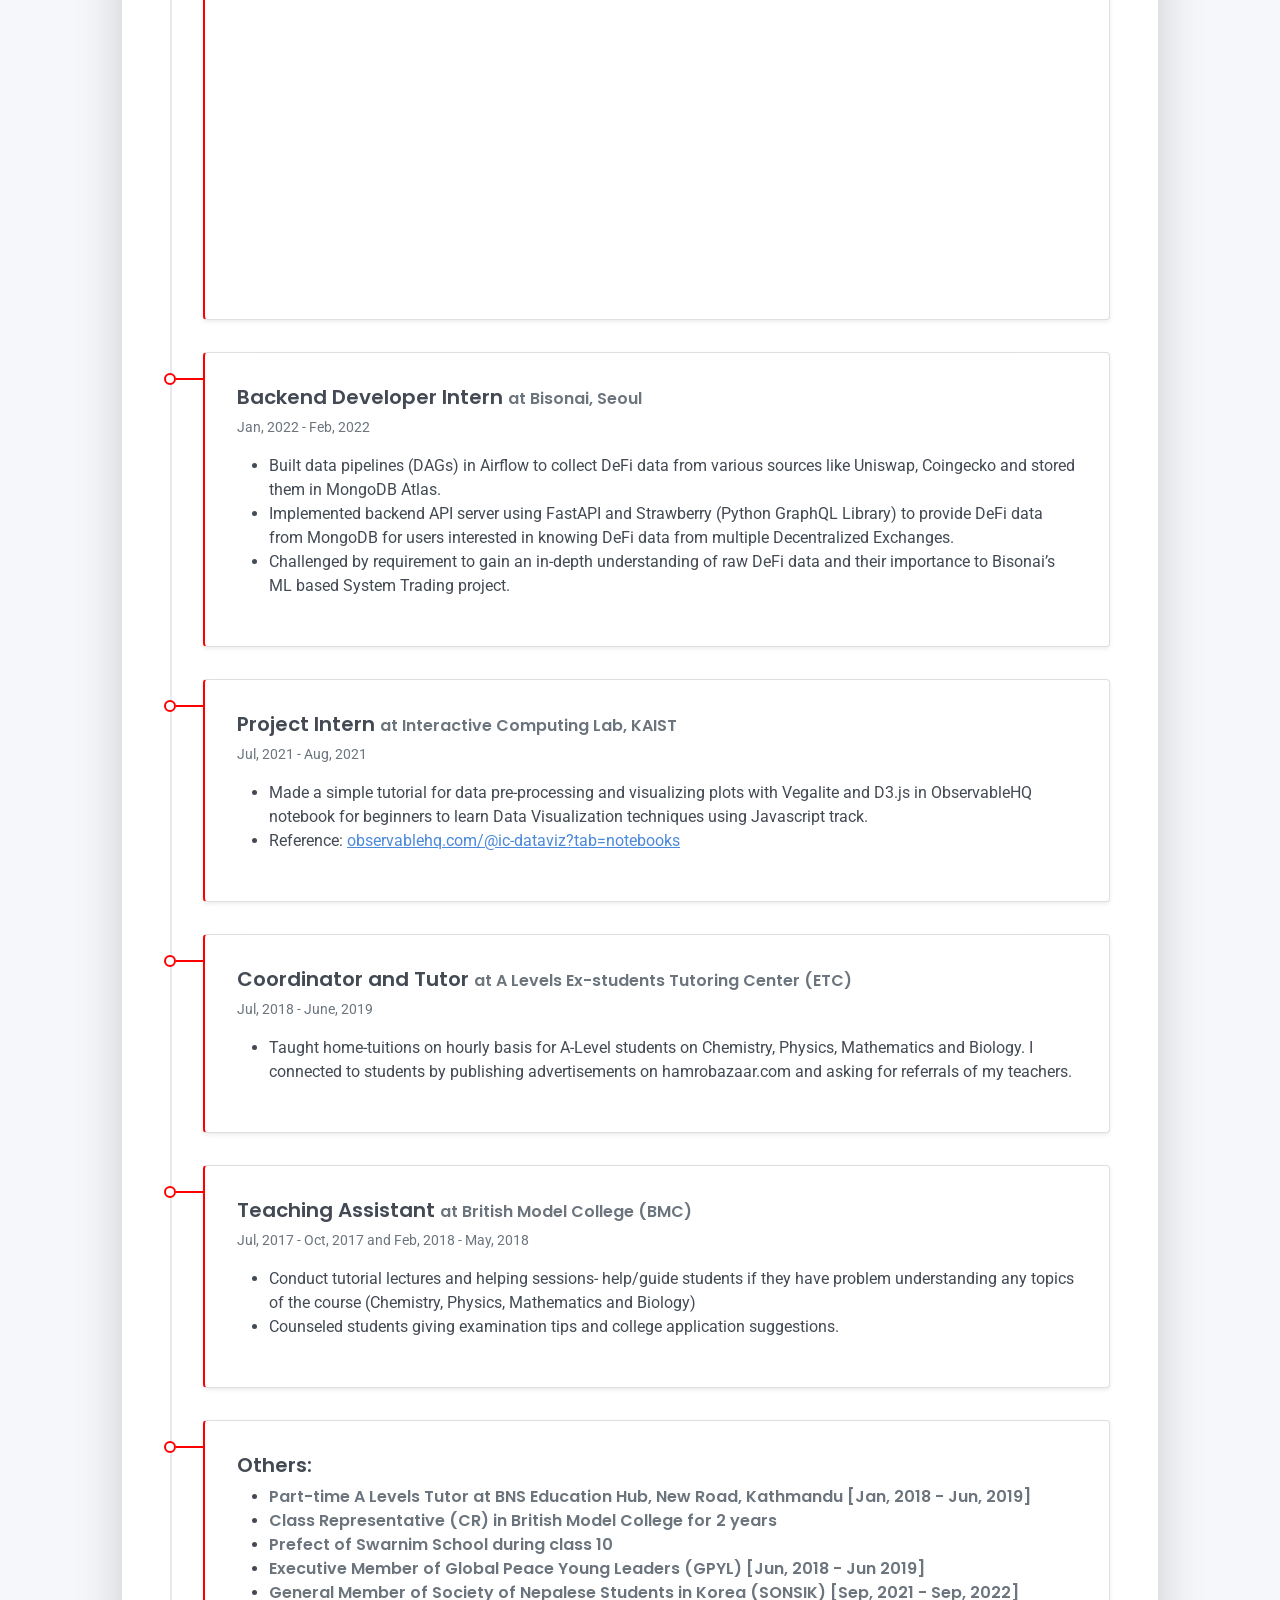
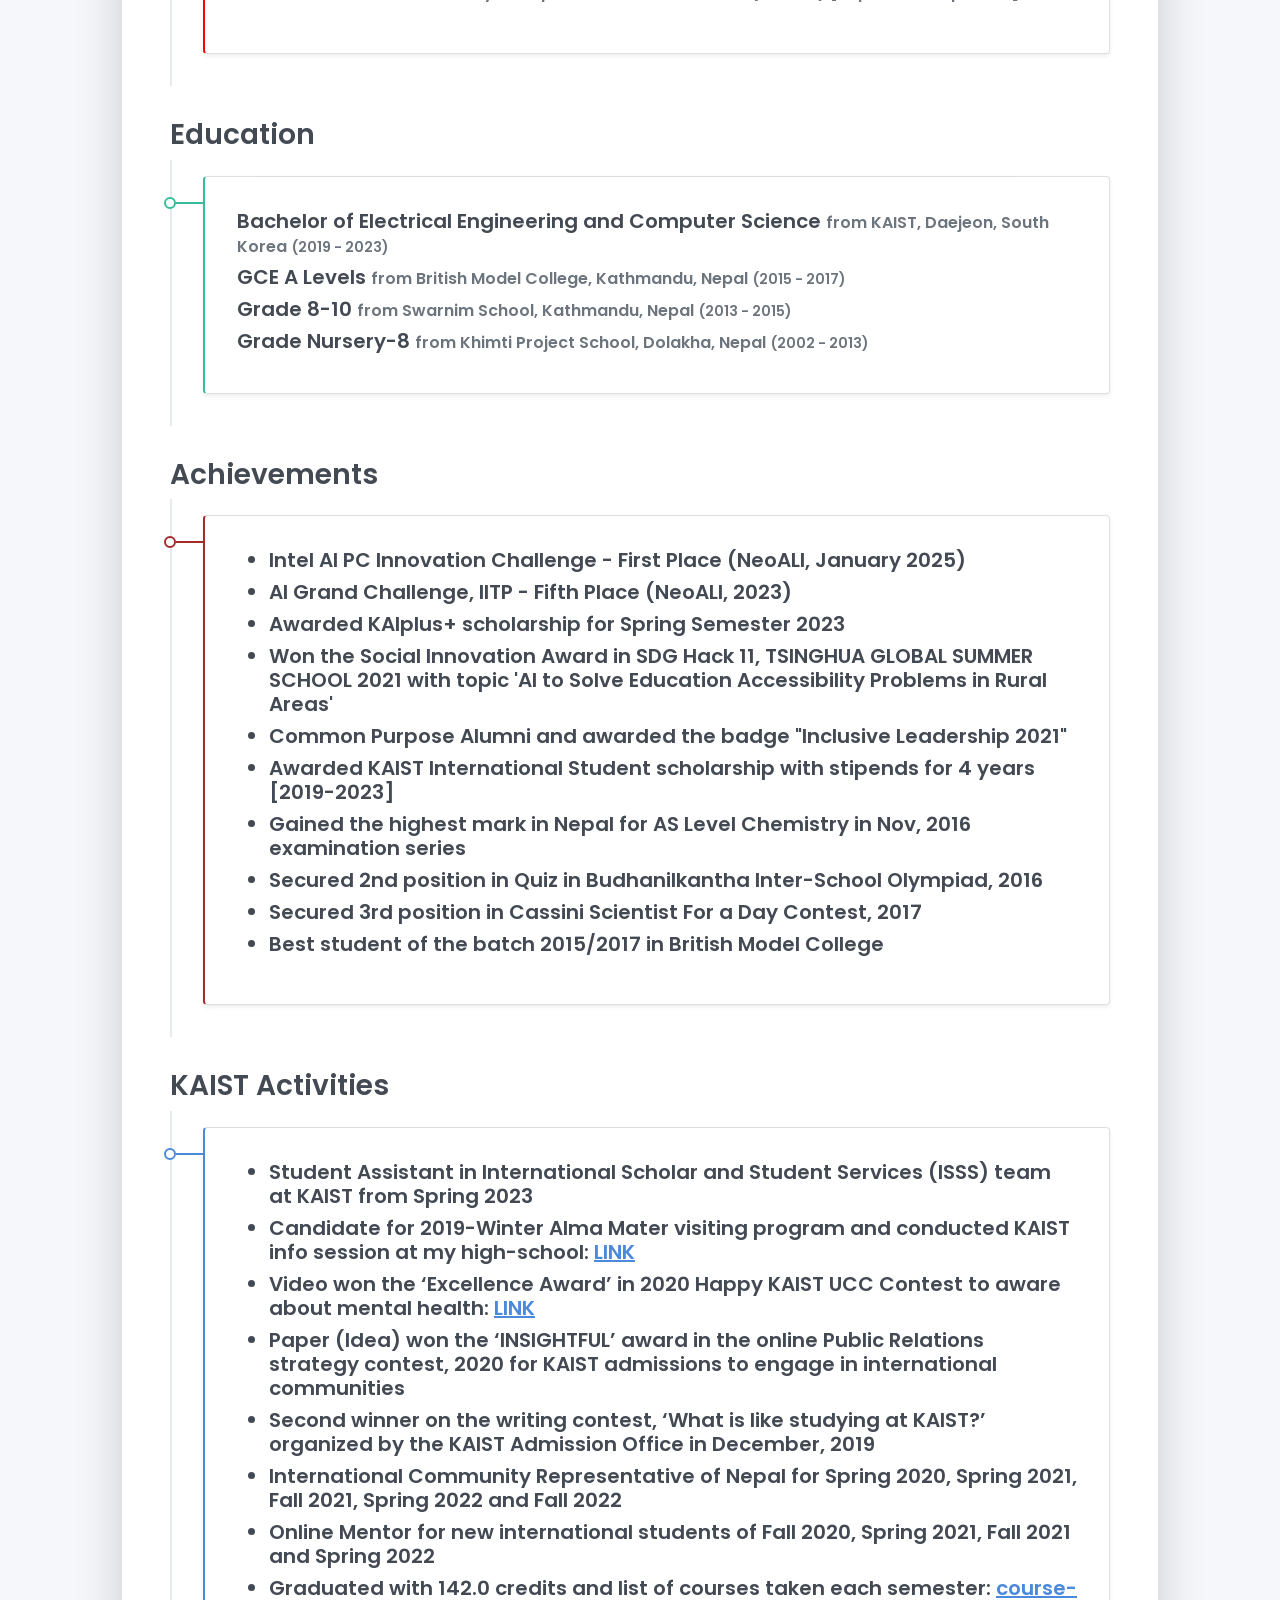
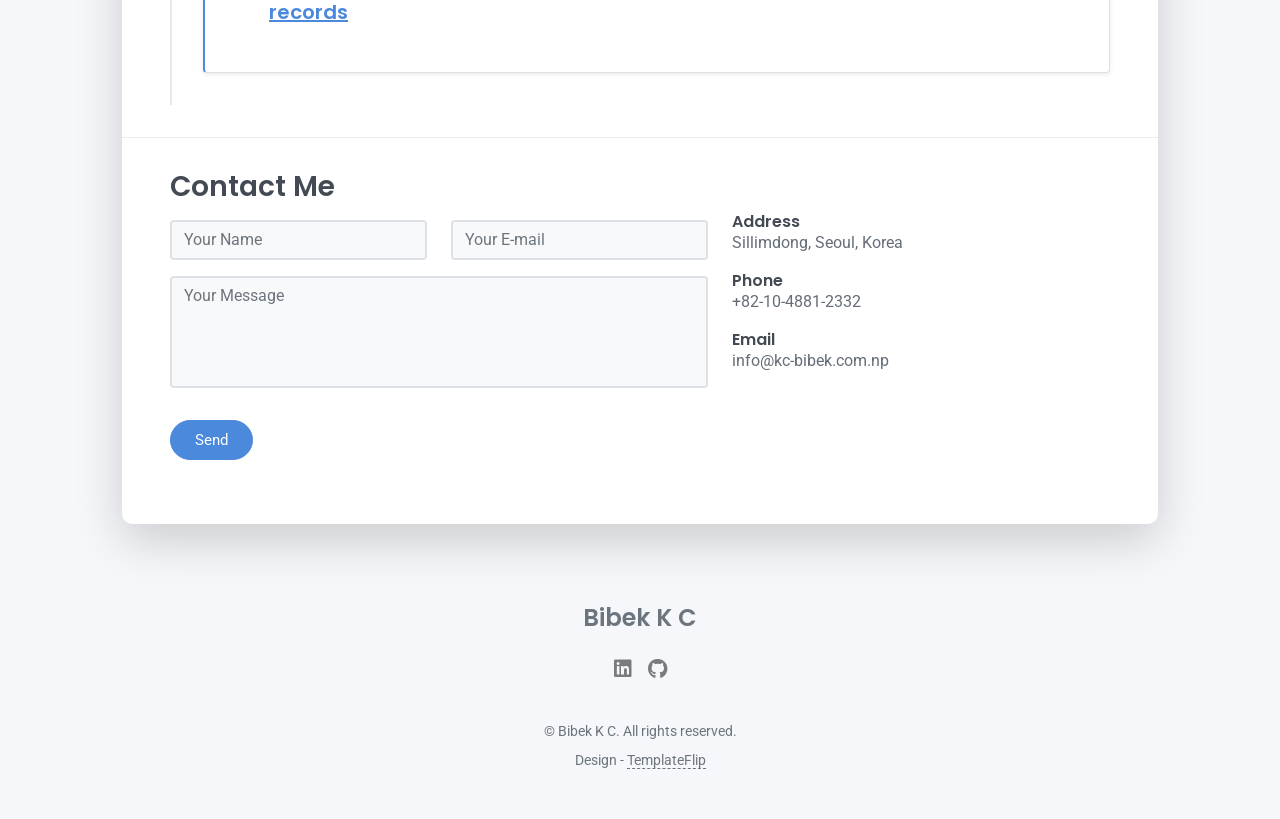
==== commit ac63a63c: "chore: disable portfolio button to prevent outdated portolio causing confusion" ====
--- a/index.html
+++ b/index.html
@@ -78,7 +78,8 @@
                   <a class="btn btn-light text-dark shadow-sm mt-1 me-1 download" href="Bibek_CV.pdf" target="_blank">Download CV</a>
                 </div>
                 <div class="d-flex">
-                  <a class="btn btn-success shadow-sm mt-1 mb-2 text-center" href="portfolio_bibek.pdf" target="_blank">Download Portfolio</a>
+                  <a class="btn btn-success shadow-sm mt-1 mb-2 text-center disabled-link" 
+                    title="This portfolio is currently being updated. Downloads are temporarily disabled while I prepare the latest version">Download Portfolio</a>
                 </div>
                 <!-- <a class="btn btn-success shadow-sm mt-1 mb-2" href="#contact">Contact Me</a> -->
               </div>
--- a/css/site.css
+++ b/css/site.css
@@ -116,4 +116,15 @@
   text-align: center;
   padding: 10px 0;
   font-weight: bold;
-}+}
+
+.disabled-link {
+    pointer-events: auto;      /* Keep hover events for the tooltip */
+    cursor: not-allowed;       /* Red "no entry" cursor on most systems */
+    opacity: 0.6;
+}
+
+.disabled-link:hover,
+.disabled-link:focus {
+    cursor: not-allowed;
+}
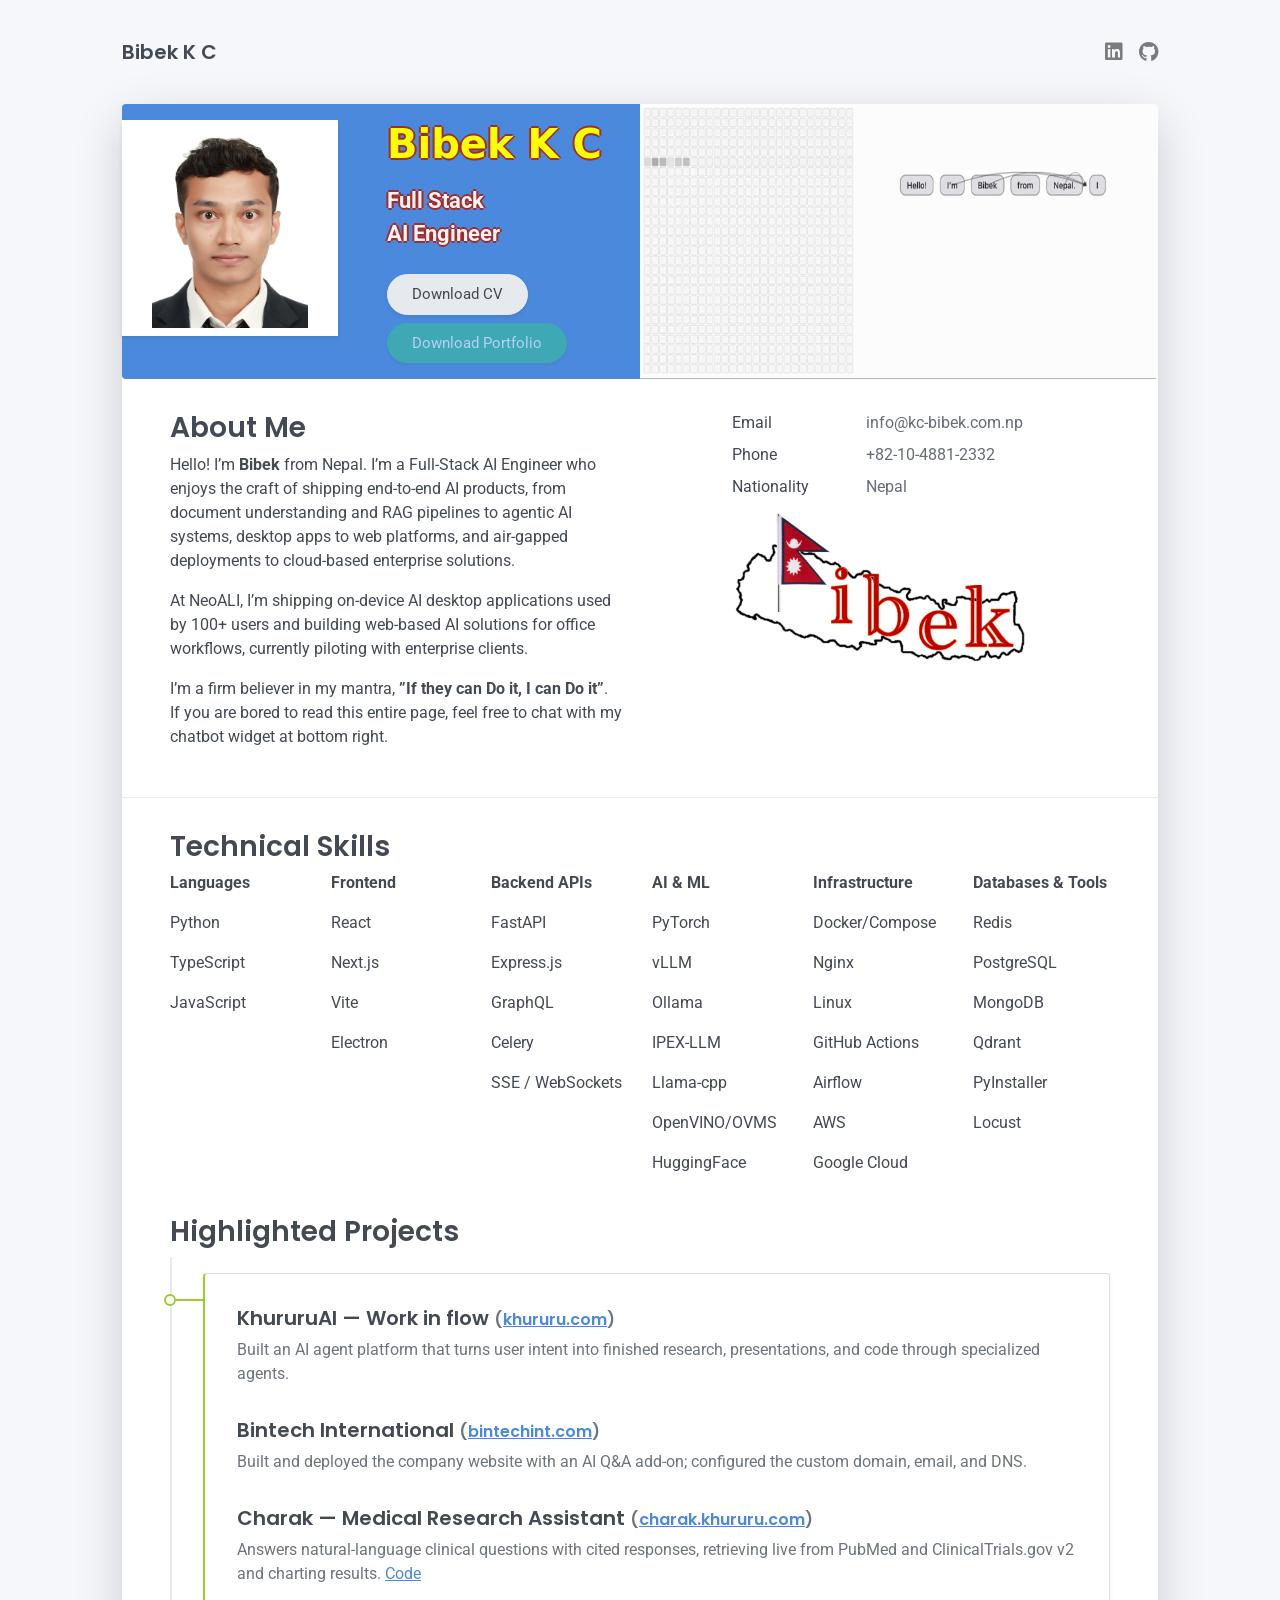
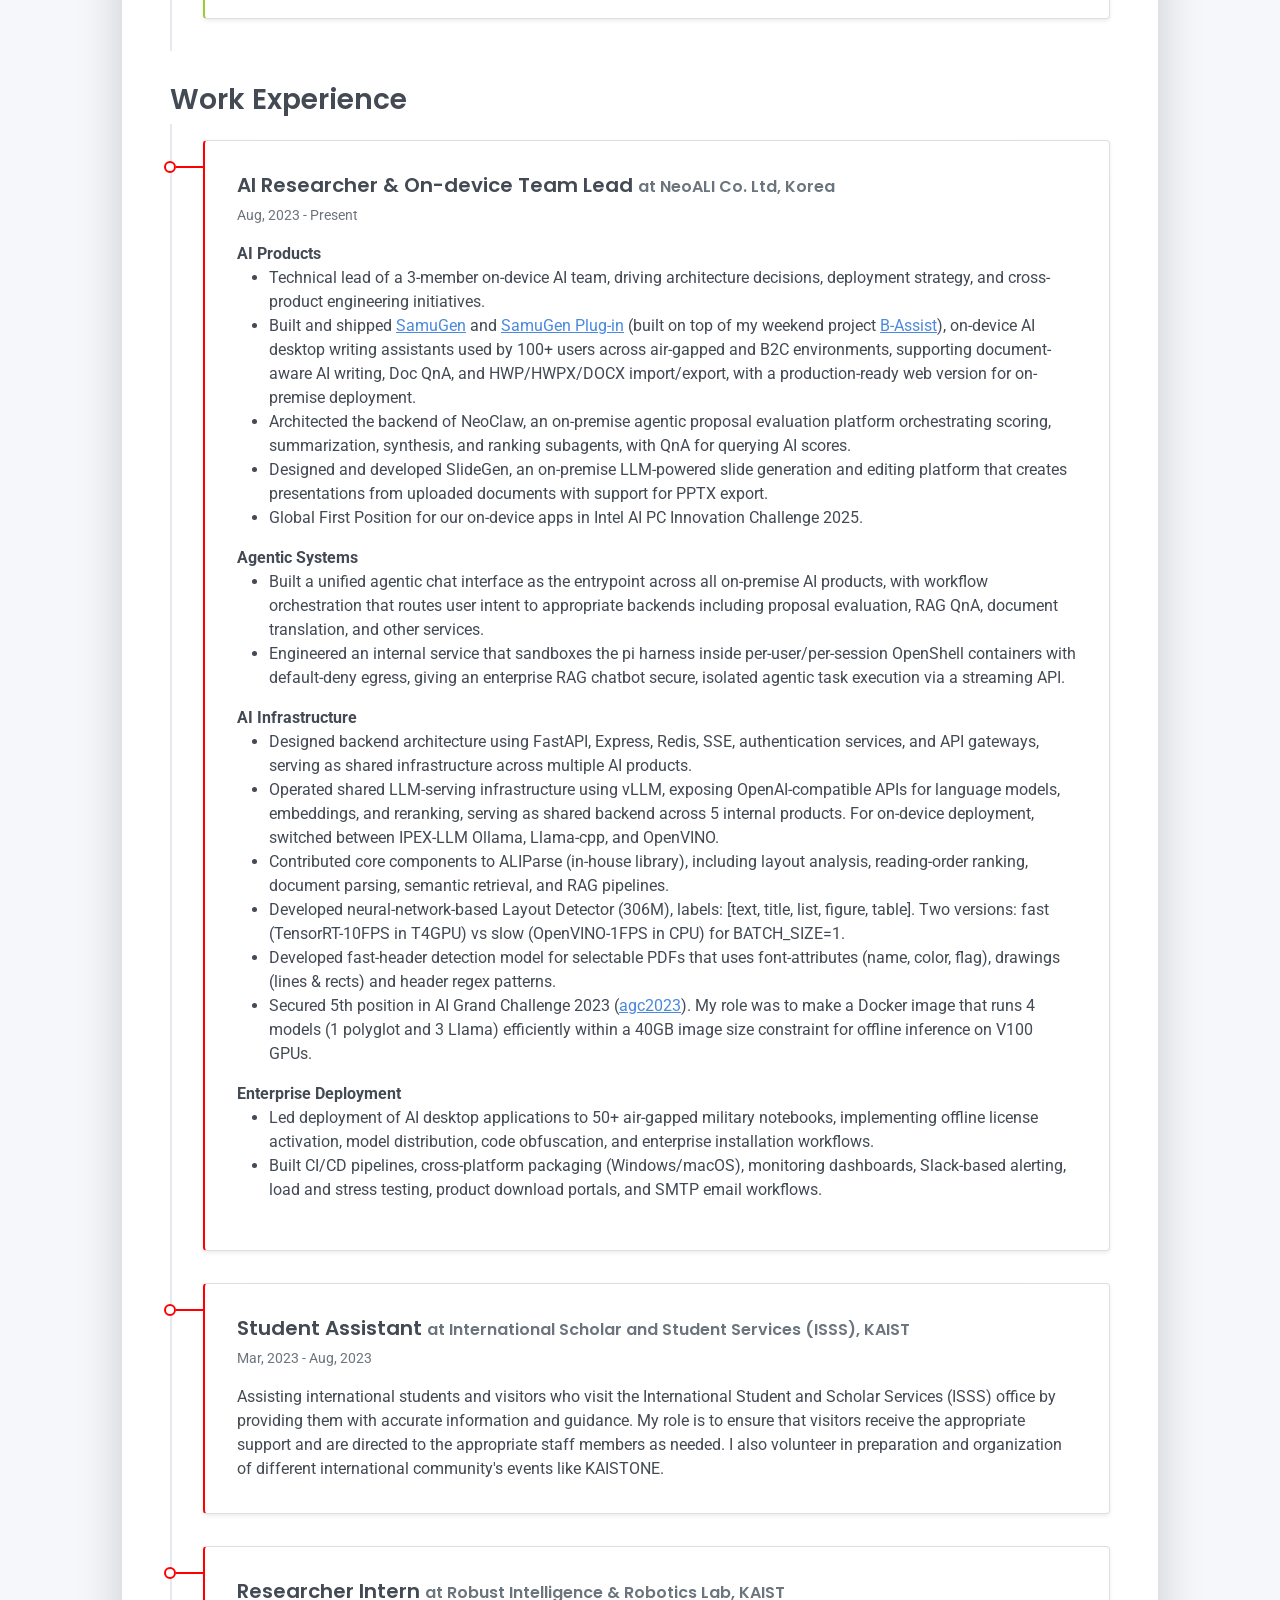
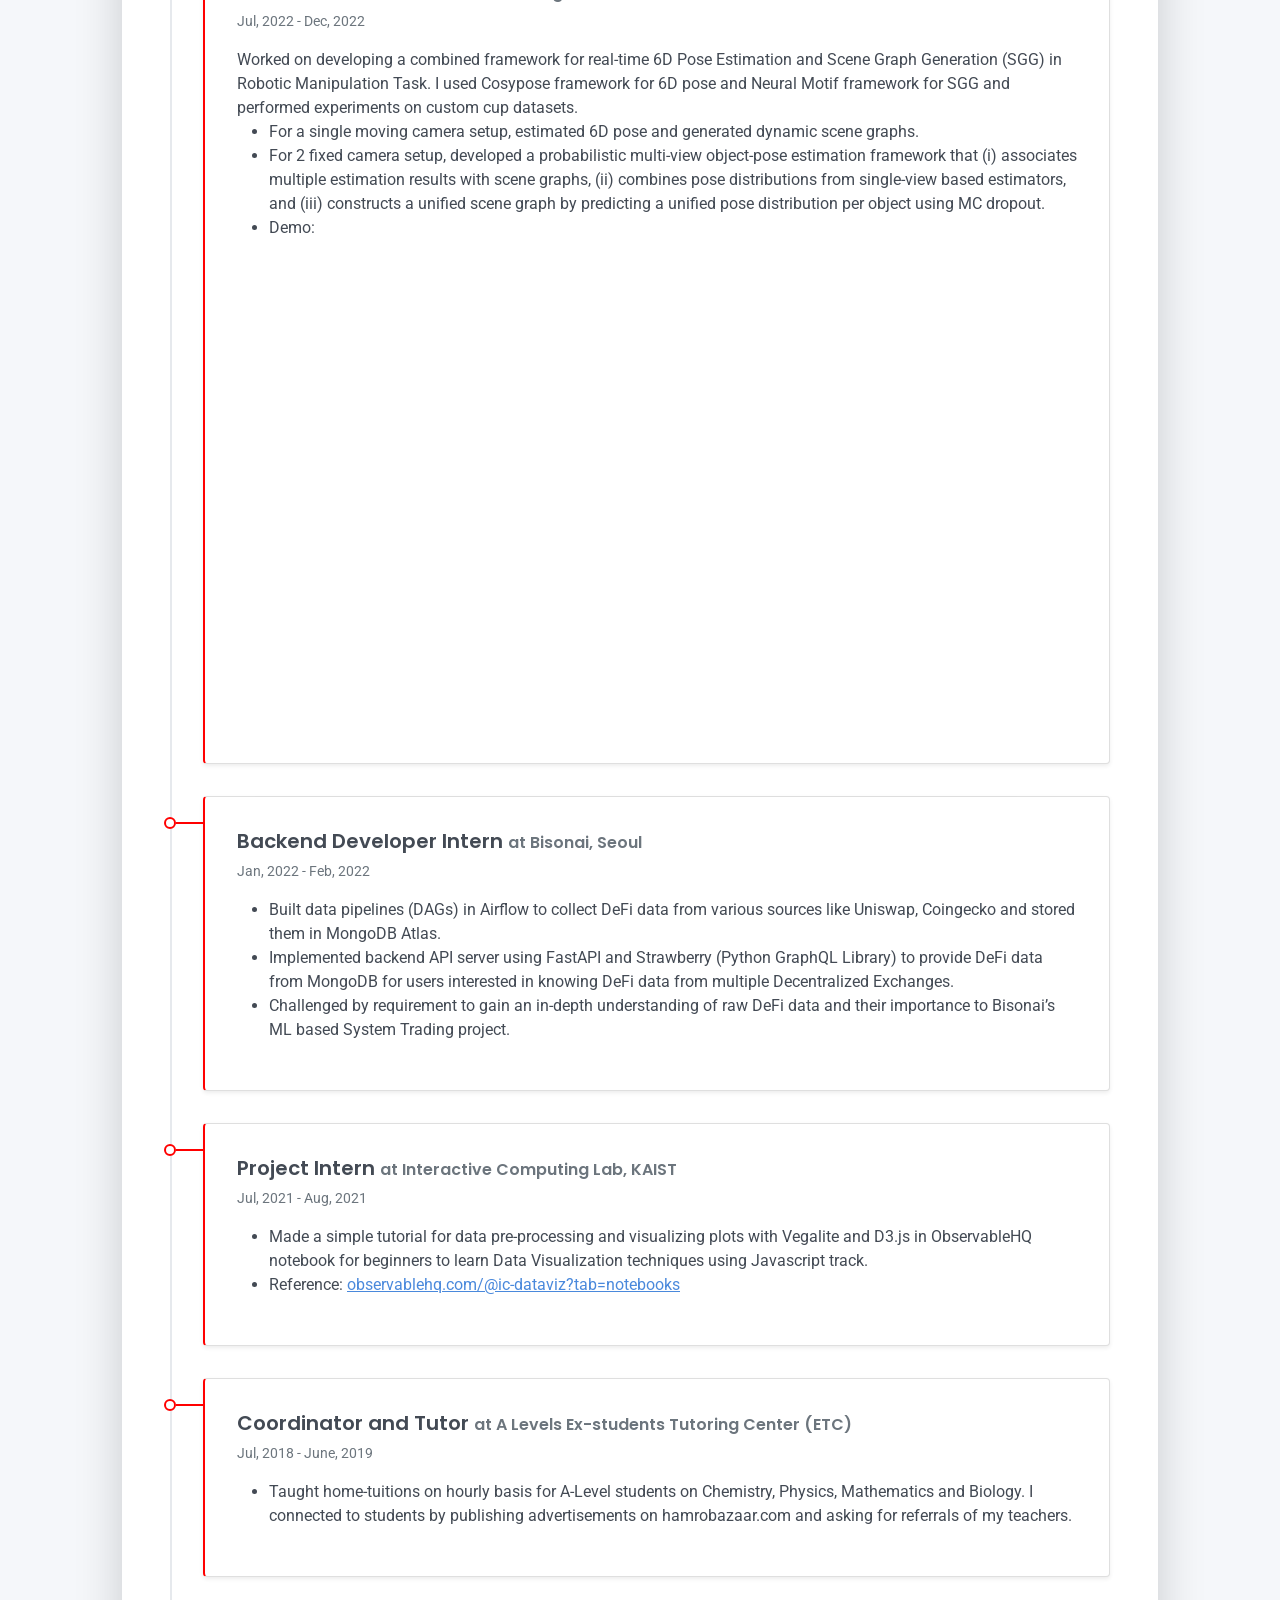
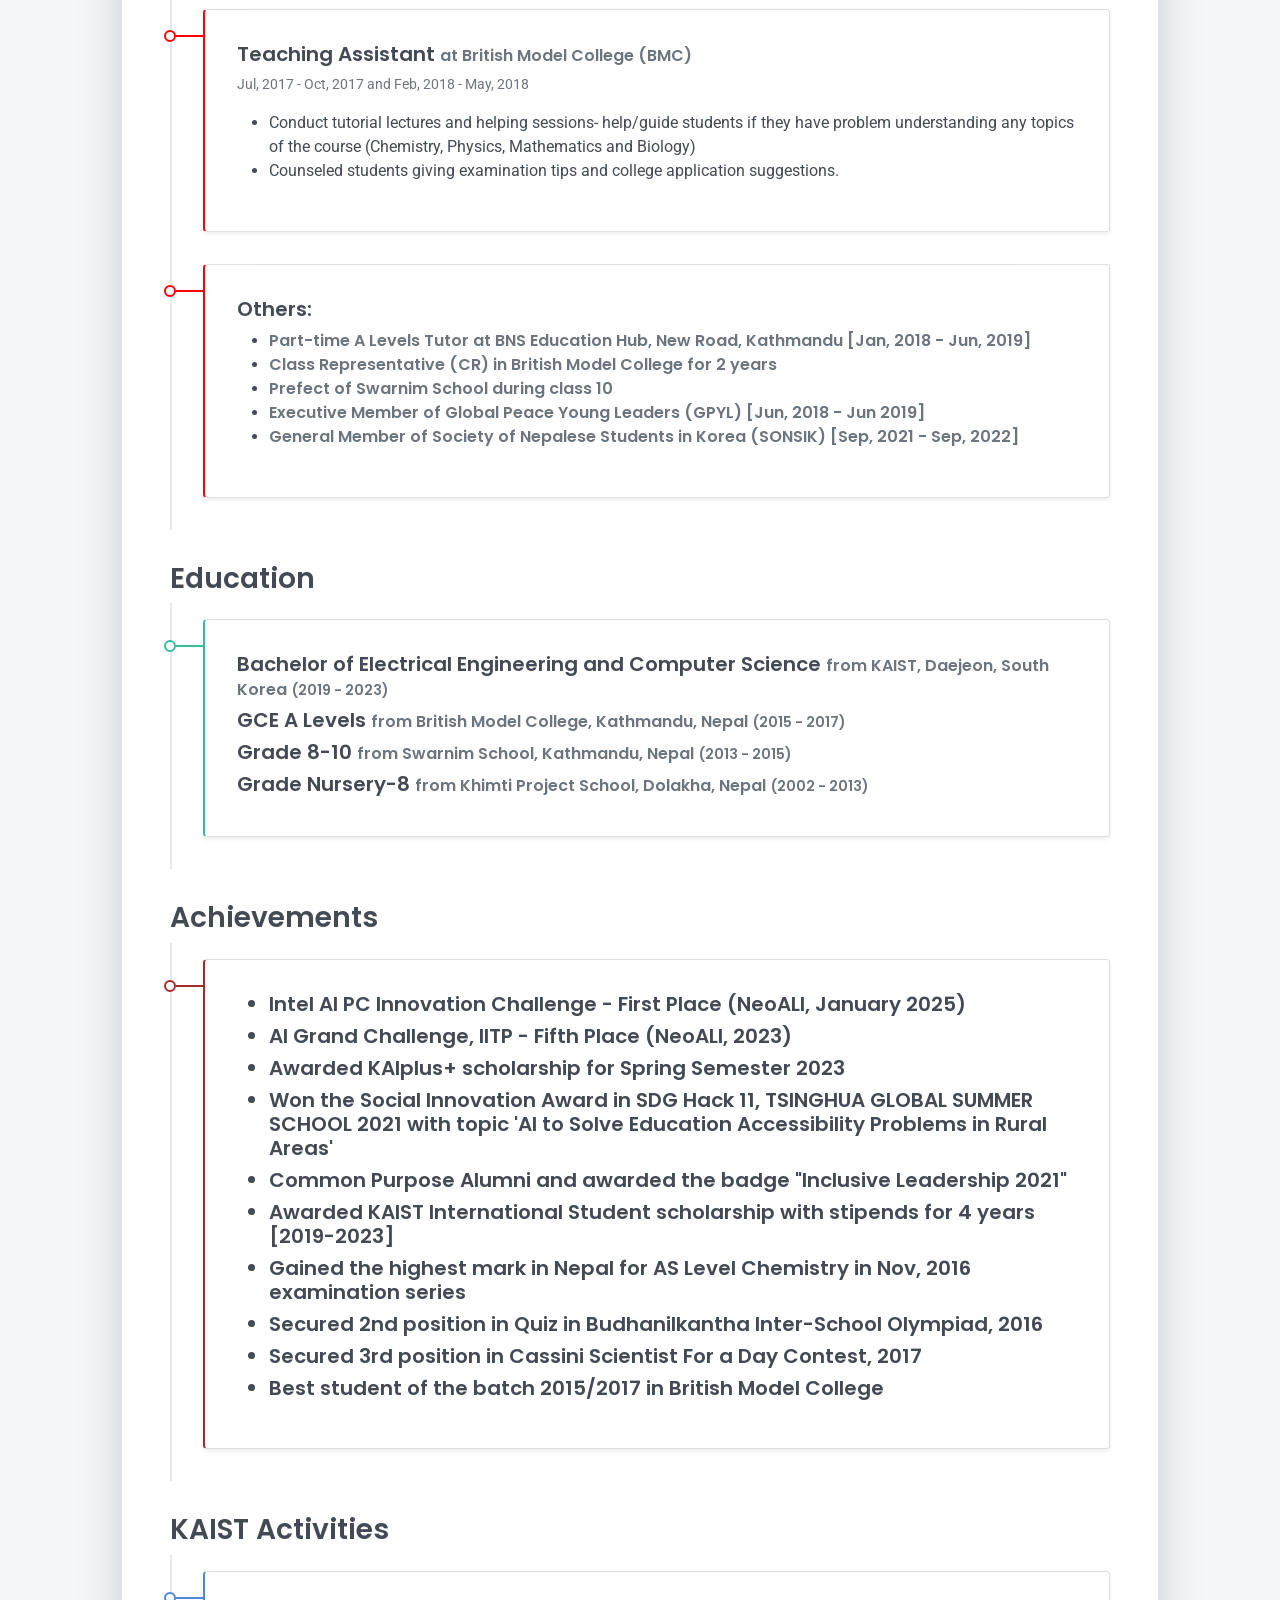
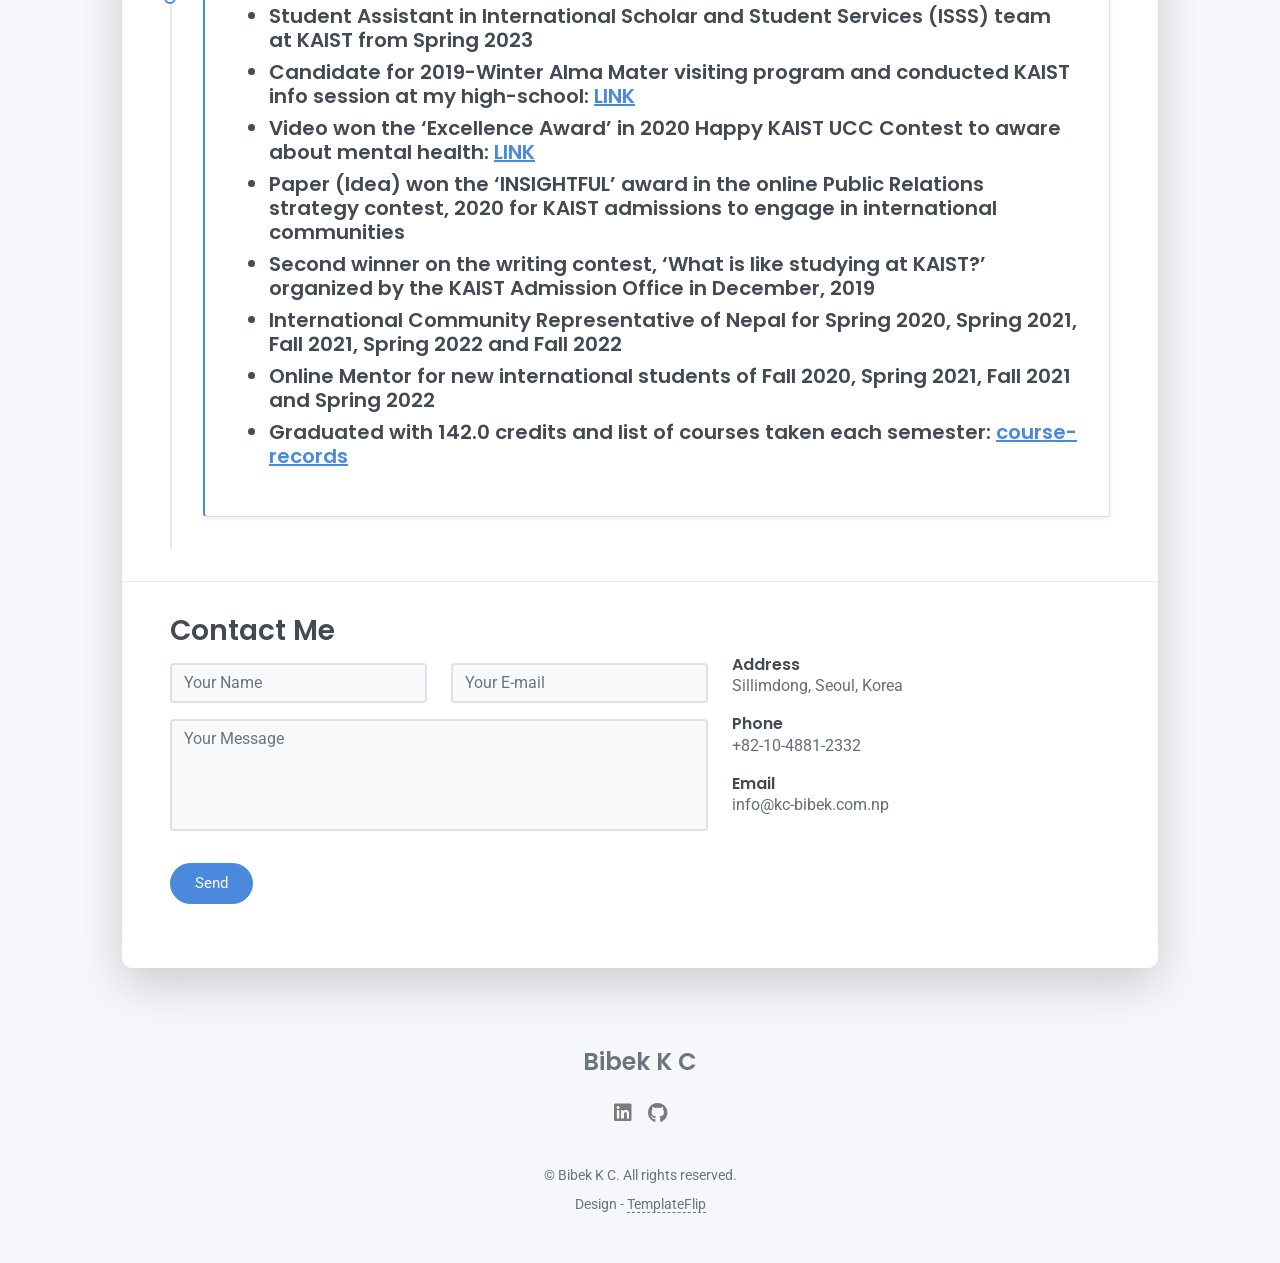
==== commit e7dd20e0: "feat: adds highlighted projects section" ====
--- a/index.html
+++ b/index.html
@@ -189,6 +189,33 @@
         <br>
         <!-- <hr class="d-print-none" /> -->
         <div class="work-experience-section px-3 px-lg-4 pb-3">
+          <h2 class="h3 mb-1">Highlighted Projects</h2>
+          <div class="timeline">
+            <div class="timeline-card timeline-card-yellow card shadow-sm">
+              <div class="card-body">
+                <div class="mb-3">
+                  <div class="h5 mb-1">KhururuAI &mdash; Work in flow <span class="text-muted h6">(<a
+                        href="https://khururu.com" target="_blank">khururu.com</a>)</span></div>
+                  <div class="text-muted">Built an AI agent platform that turns user intent into finished research, presentations, and code through specialized agents.</div>
+                </div>
+                <div class="mb-3">
+                  <div class="h5 mb-1">Bintech International <span class="text-muted h6">(<a
+                        href="https://bintechint.com" target="_blank">bintechint.com</a>)</span></div>
+                  <div class="text-muted">Built and deployed the company website with an AI Q&amp;A add-on; configured the custom domain, email, and DNS.</div>
+                </div>
+                <div>
+                  <div class="h5 mb-1">Charak &mdash; Medical Research Assistant <span class="text-muted h6">(<a
+                        href="https://charak.khururu.com" target="_blank">charak.khururu.com</a>)</span></div>
+                  <div class="text-muted">Answers natural-language clinical questions with cited responses, retrieving live from PubMed and ClinicalTrials.gov v2 and charting results. <a
+                      href="https://github.com/bibekyess/Query-to-Visualization" target="_blank">Code</a></div>
+                </div>
+              </div>
+            </div>
+          </div>
+        </div>
+
+        <!-- <hr class="d-print-none" /> -->
+        <div class="work-experience-section px-3 px-lg-4 pb-3">
           <h2 class="h3 mb-1">Work Experience</h2>
           <div class="timeline">
 
@@ -208,7 +235,7 @@
                     <b>Agentic Systems</b>
                     <ul>
                       <li>Built a unified agentic chat interface as the entrypoint across all on-premise AI products, with workflow orchestration that routes user intent to appropriate backends including proposal evaluation, RAG QnA, document translation, and other services.</li>
-                      <li>Developed a sandboxed Skills Server exposing pre-installed office skills (document creation and modification for DOCX, PPTX, XLSX, PDF) via APIs, eliminating runtime downloads to maintain security in enterprise web deployments.</li>
+                      <li>Engineered an internal service that sandboxes the pi harness inside per-user/per-session OpenShell containers with default-deny egress, giving an enterprise RAG chatbot secure, isolated agentic task execution via a streaming API.</li>
                     </ul>
                     <b>AI Infrastructure</b>
                     <ul>
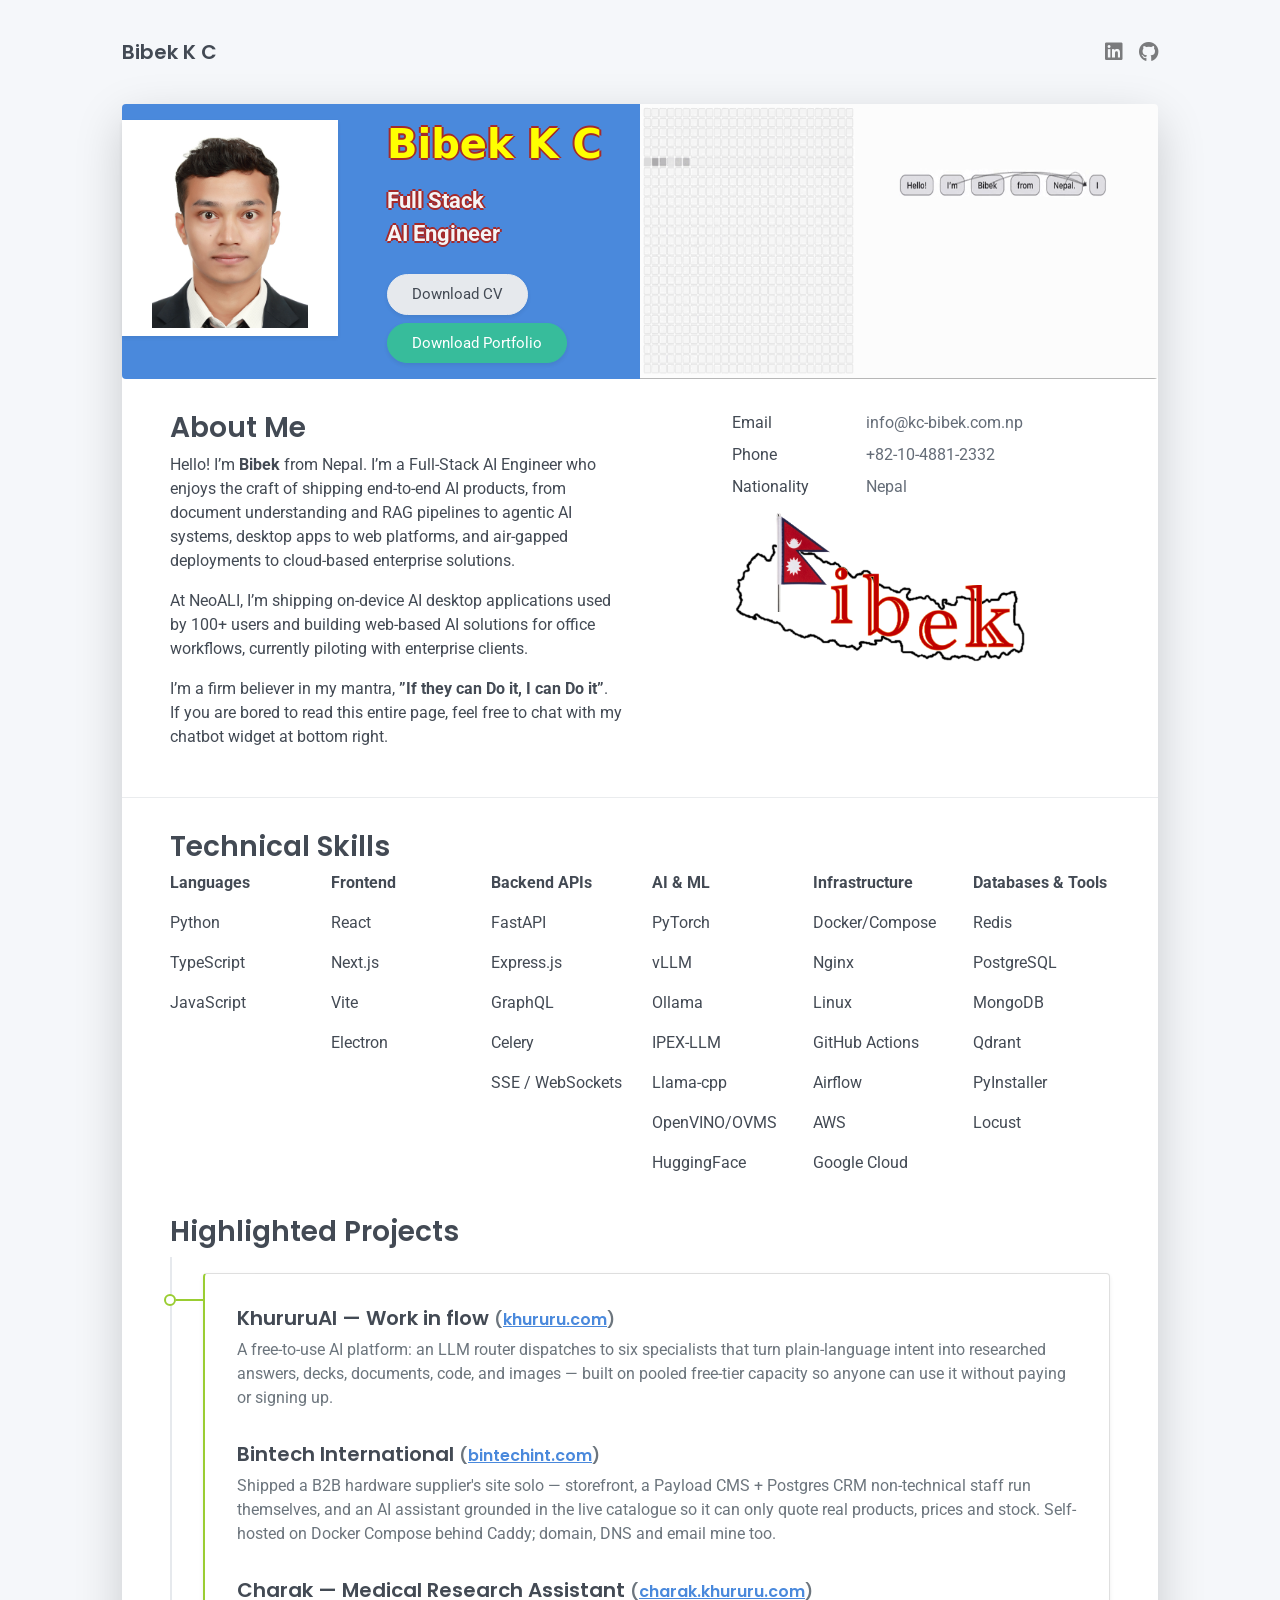
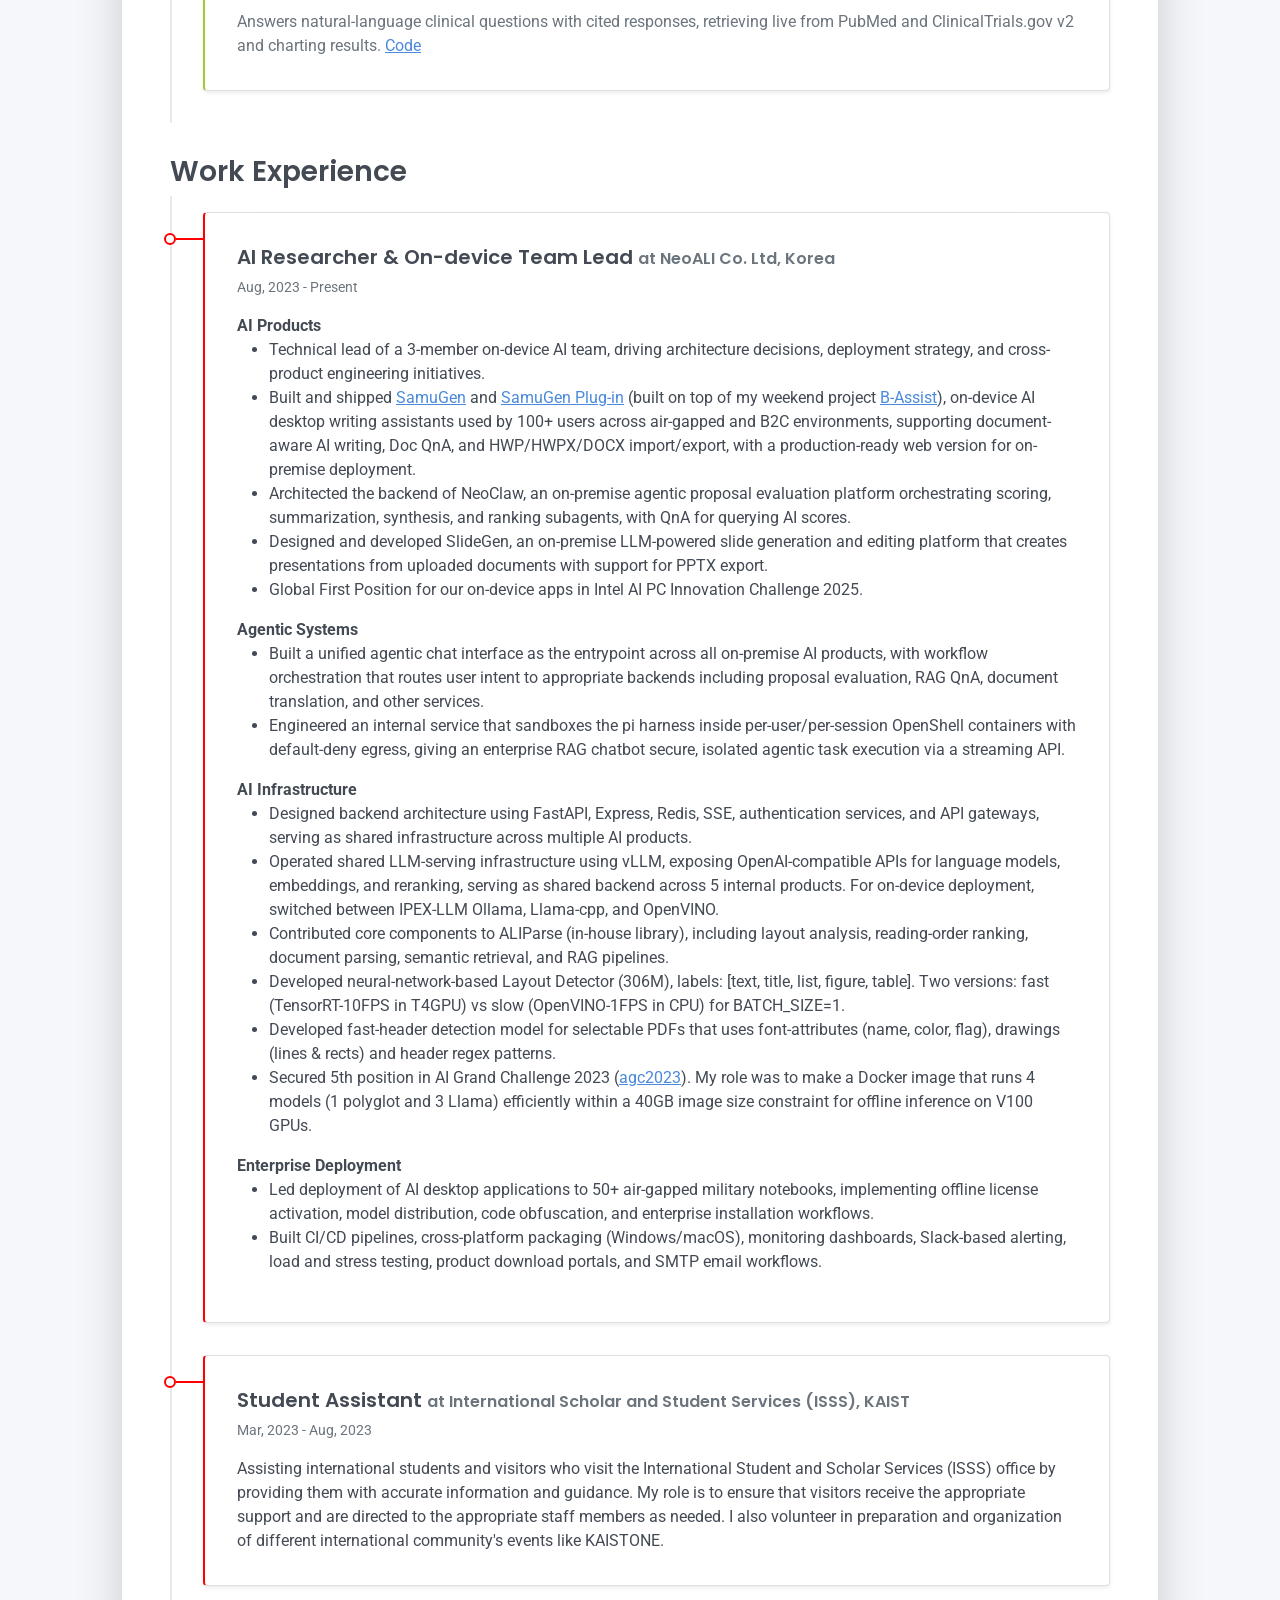
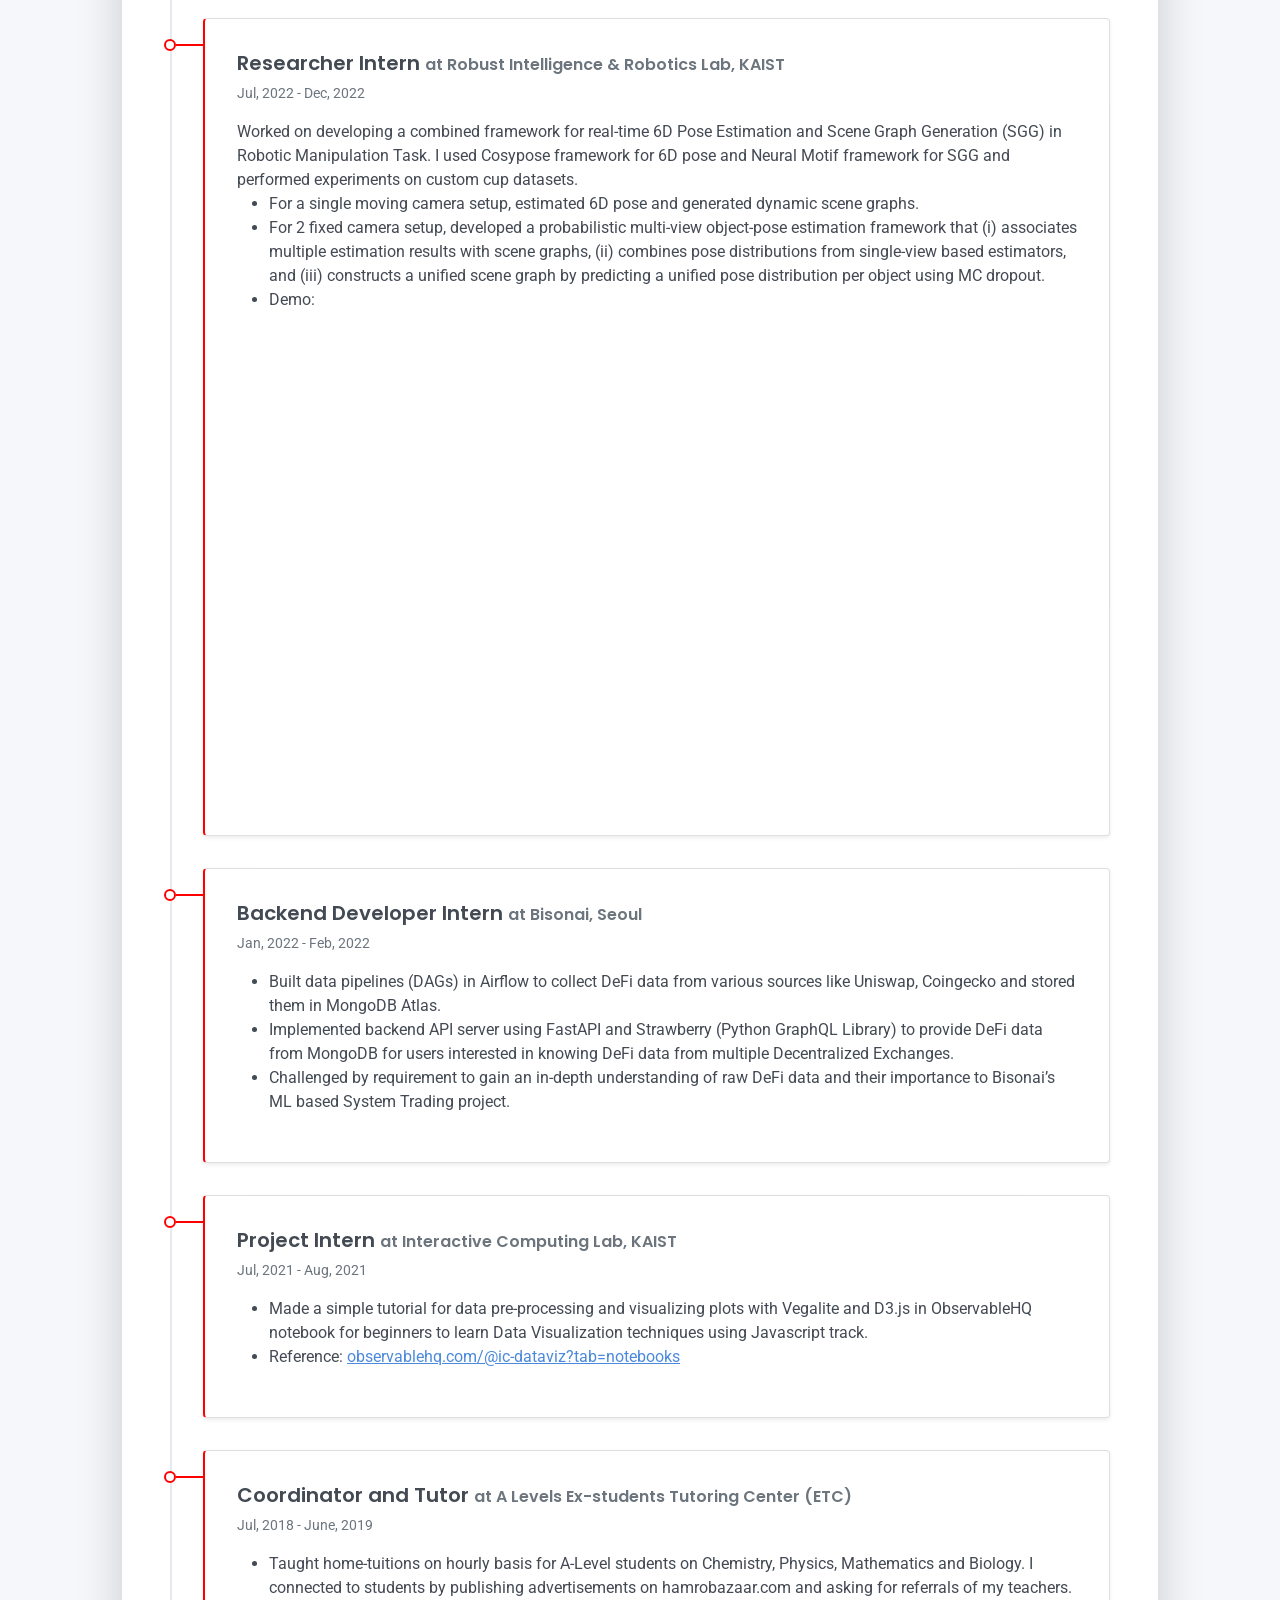
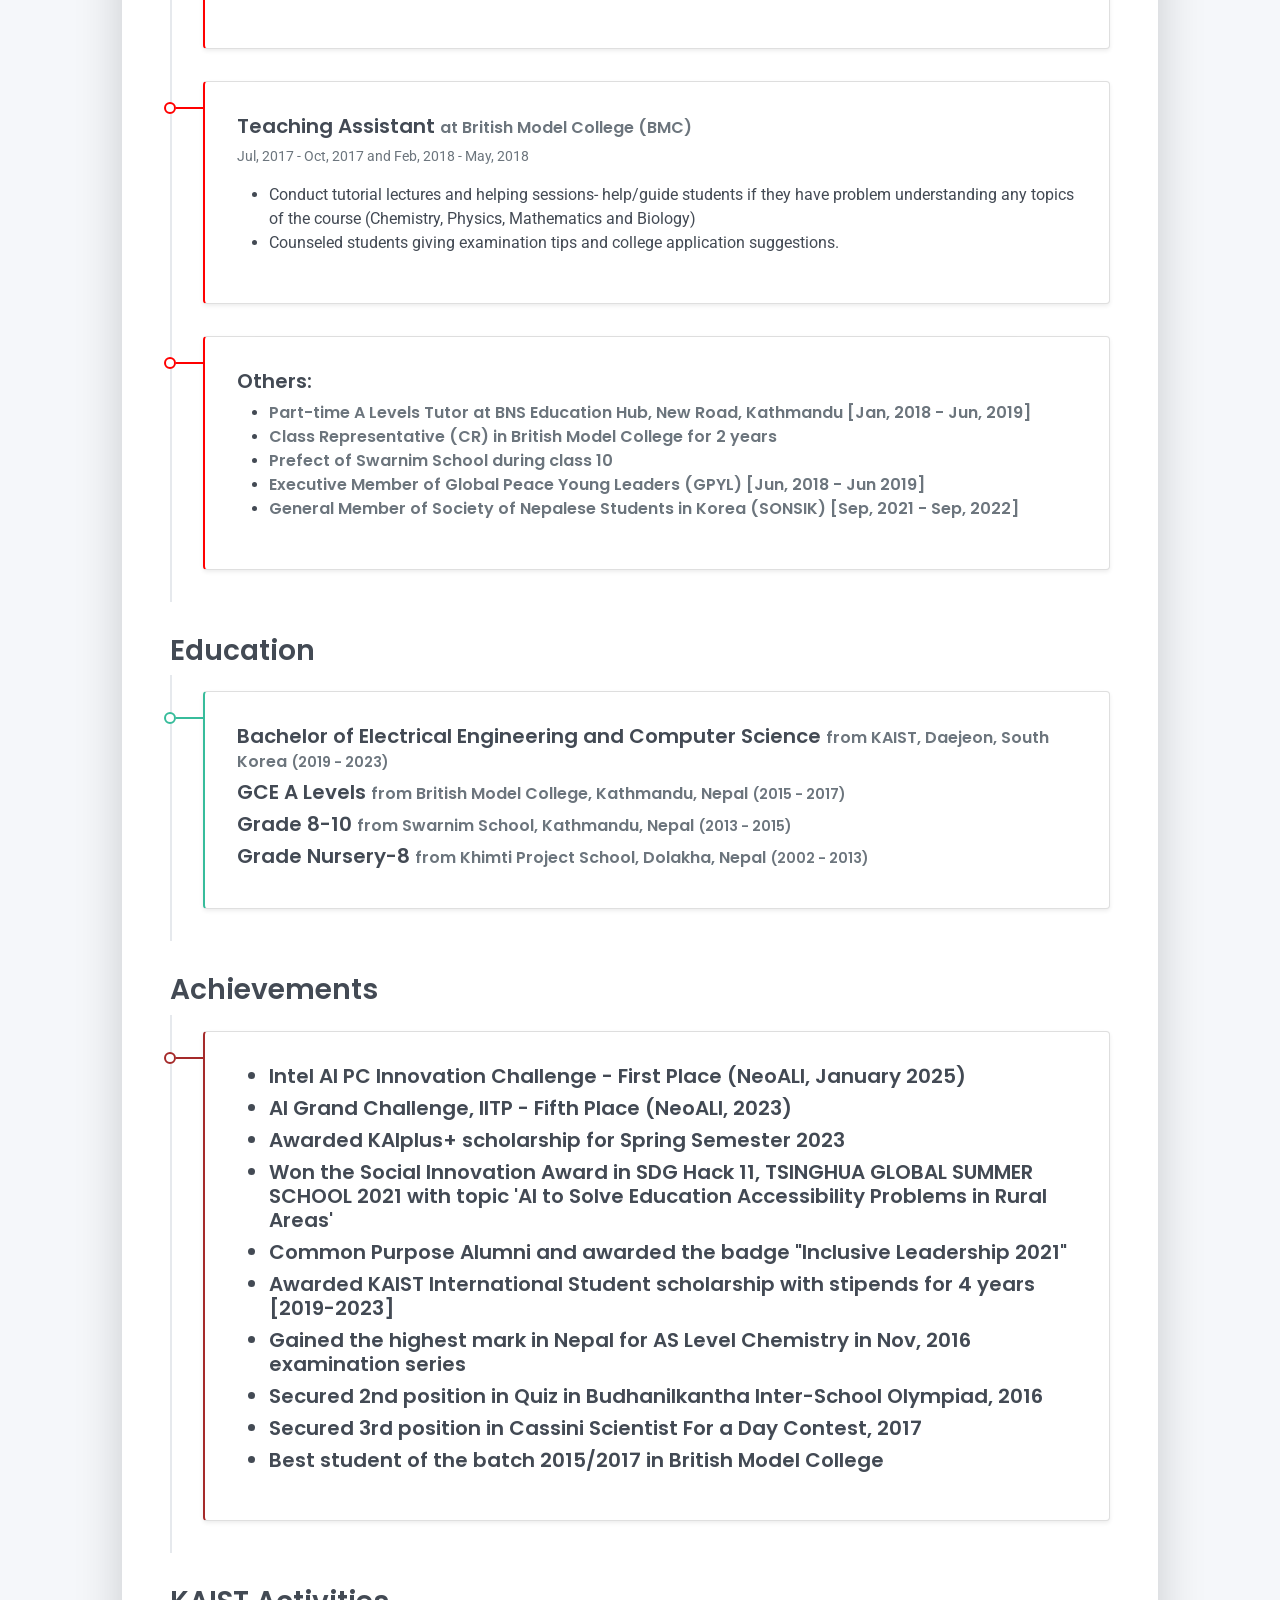
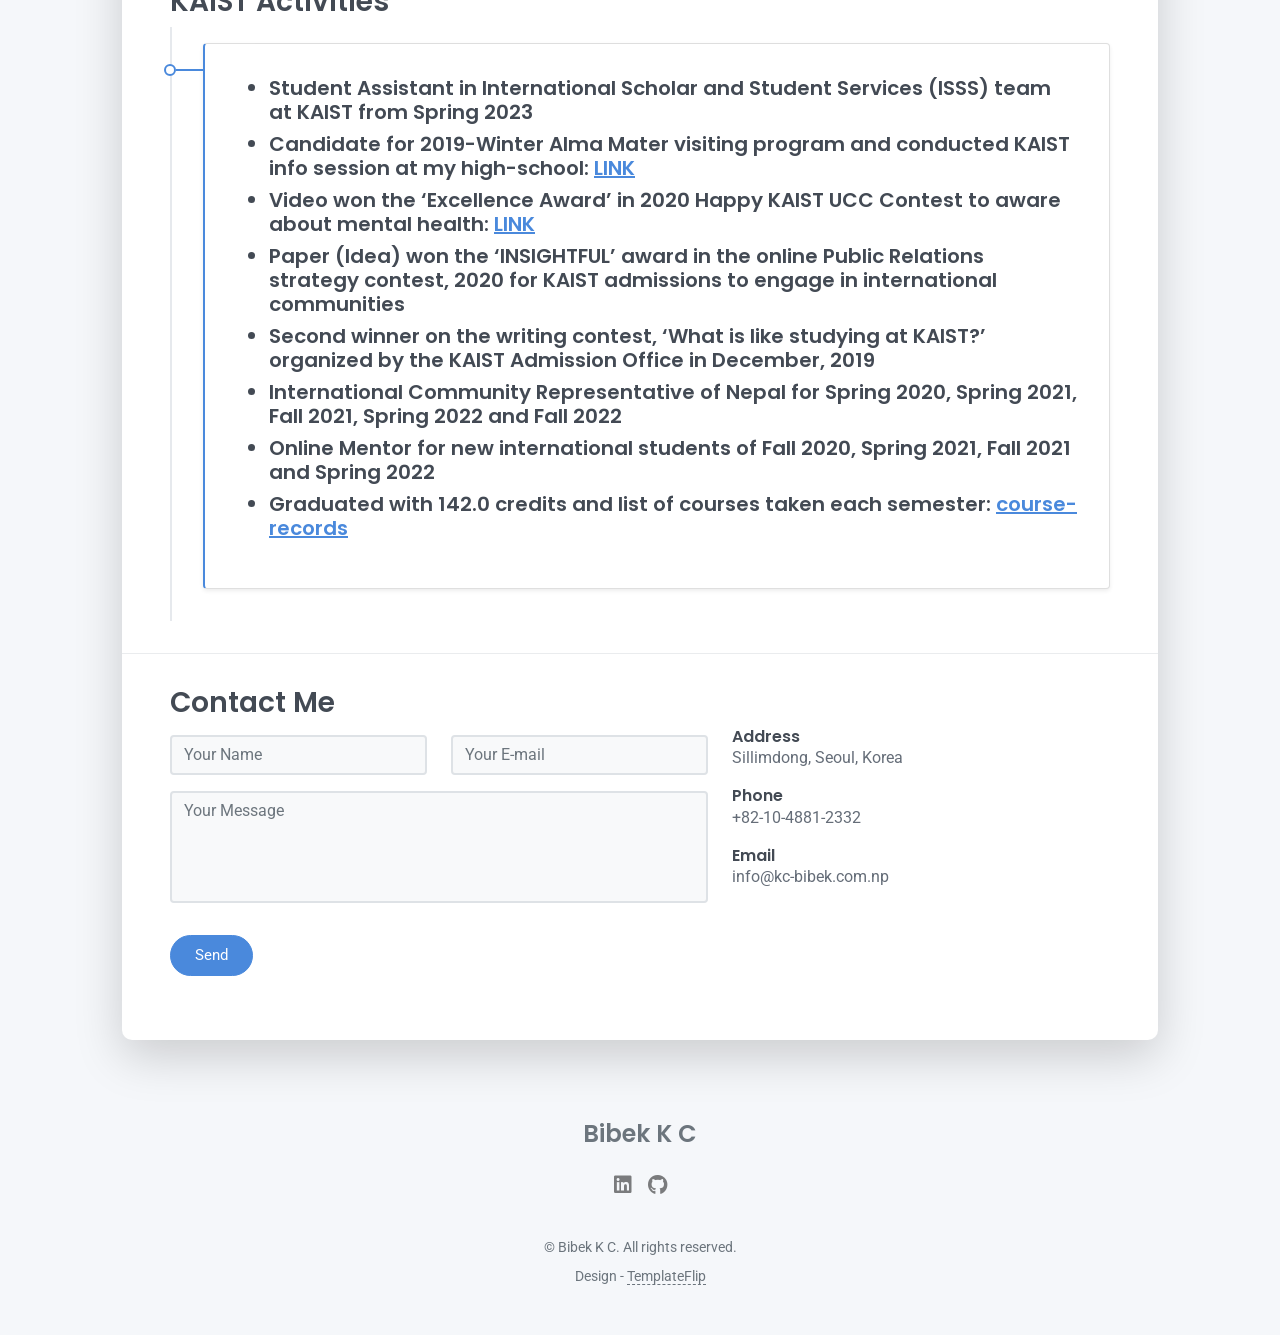
==== commit d17c2be8: "feat: add portfolio build pipeline and re-enable portfolio download portfolio.md is now the single s" ====
--- a/index.html
+++ b/index.html
@@ -78,8 +78,7 @@
                   <a class="btn btn-light text-dark shadow-sm mt-1 me-1 download" href="Bibek_CV.pdf" target="_blank">Download CV</a>
                 </div>
                 <div class="d-flex">
-                  <a class="btn btn-success shadow-sm mt-1 mb-2 text-center disabled-link" 
-                    title="This portfolio is currently being updated. Downloads are temporarily disabled while I prepare the latest version">Download Portfolio</a>
+                  <a class="btn btn-success shadow-sm mt-1 mb-2 text-center download" href="portfolio_bibek.pdf" target="_blank">Download Portfolio</a>
                 </div>
                 <!-- <a class="btn btn-success shadow-sm mt-1 mb-2" href="#contact">Contact Me</a> -->
               </div>
@@ -196,12 +195,12 @@
                 <div class="mb-3">
                   <div class="h5 mb-1">KhururuAI &mdash; Work in flow <span class="text-muted h6">(<a
                         href="https://khururu.com" target="_blank">khururu.com</a>)</span></div>
-                  <div class="text-muted">Built an AI agent platform that turns user intent into finished research, presentations, and code through specialized agents.</div>
+                  <div class="text-muted">A free-to-use AI platform: an LLM router dispatches to six specialists that turn plain-language intent into researched answers, decks, documents, code, and images &mdash; built on pooled free-tier capacity so anyone can use it without paying or signing up.</div>
                 </div>
                 <div class="mb-3">
                   <div class="h5 mb-1">Bintech International <span class="text-muted h6">(<a
                         href="https://bintechint.com" target="_blank">bintechint.com</a>)</span></div>
-                  <div class="text-muted">Built and deployed the company website with an AI Q&amp;A add-on; configured the custom domain, email, and DNS.</div>
+                  <div class="text-muted">Shipped a B2B hardware supplier's site solo &mdash; storefront, a Payload CMS + Postgres CRM non-technical staff run themselves, and an AI assistant grounded in the live catalogue so it can only quote real products, prices and stock. Self-hosted on Docker Compose behind Caddy; domain, DNS and email mine too.</div>
                 </div>
                 <div>
                   <div class="h5 mb-1">Charak &mdash; Medical Research Assistant <span class="text-muted h6">(<a
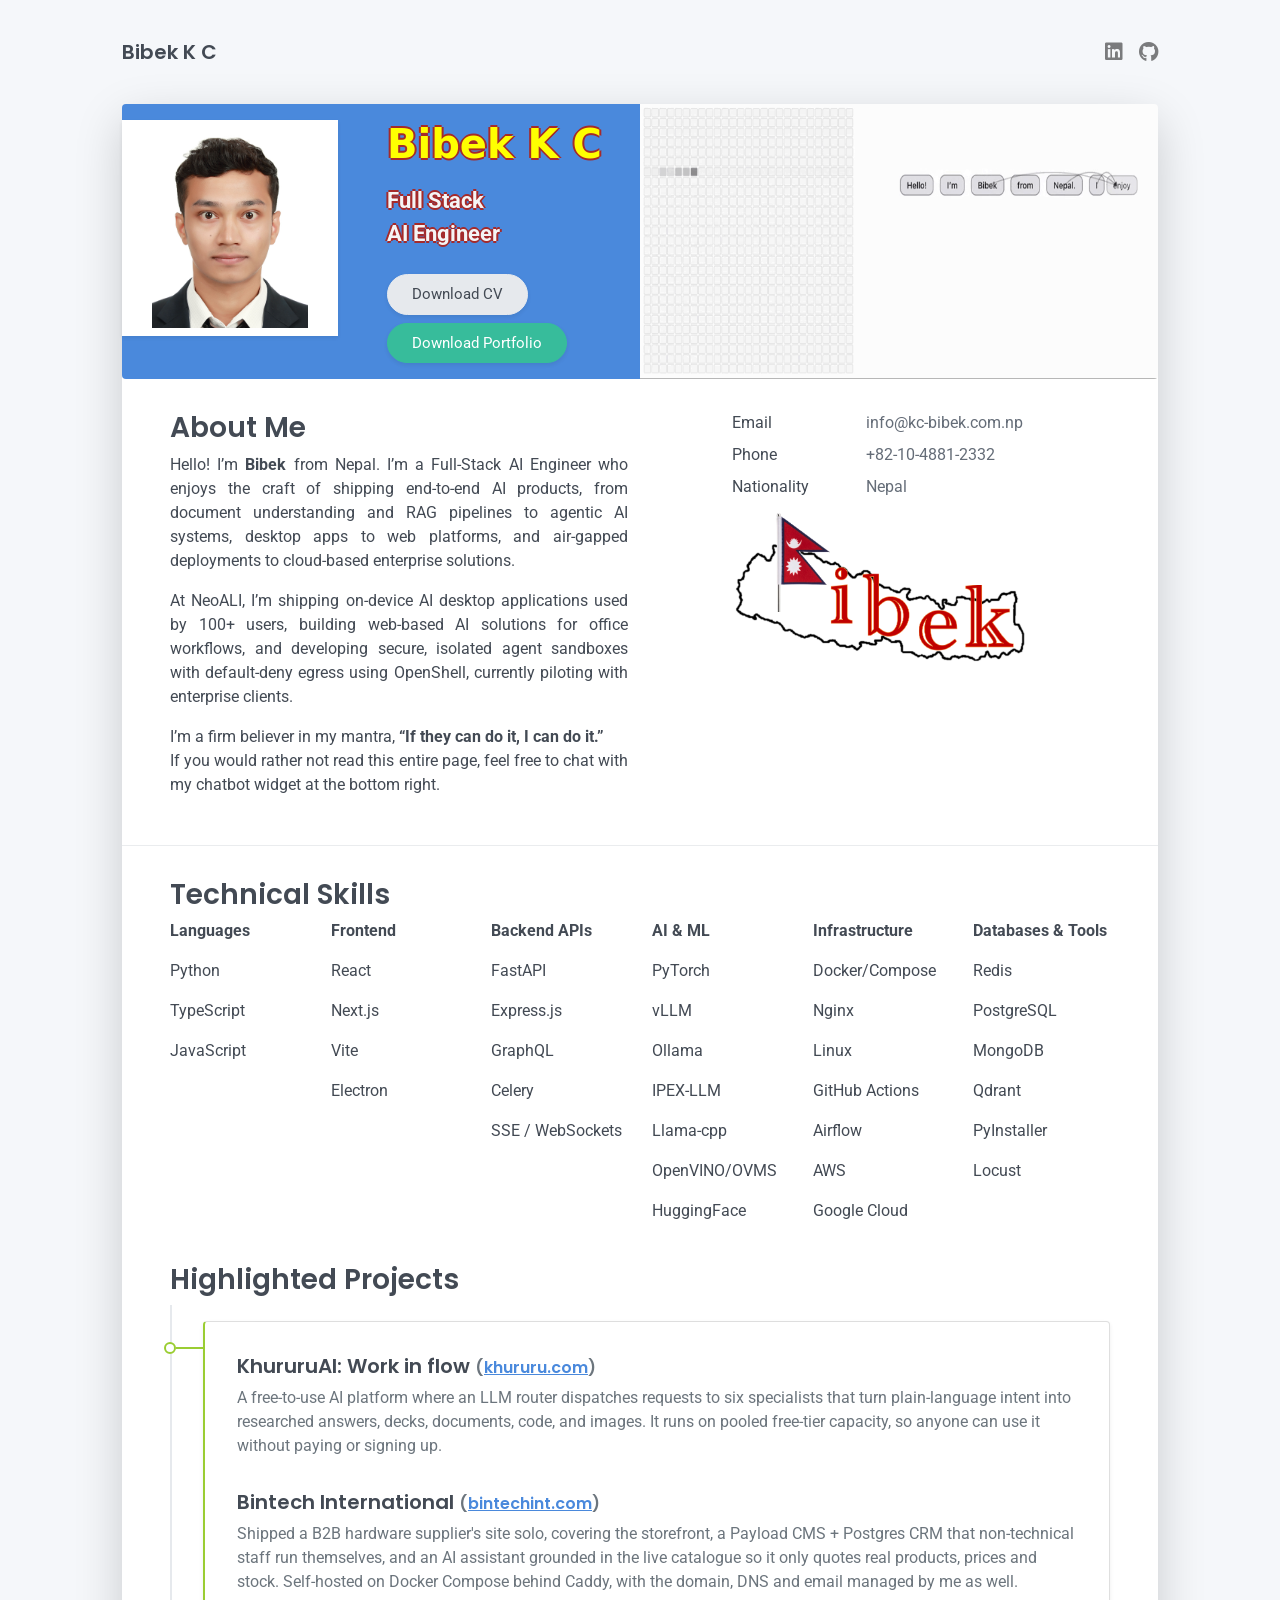
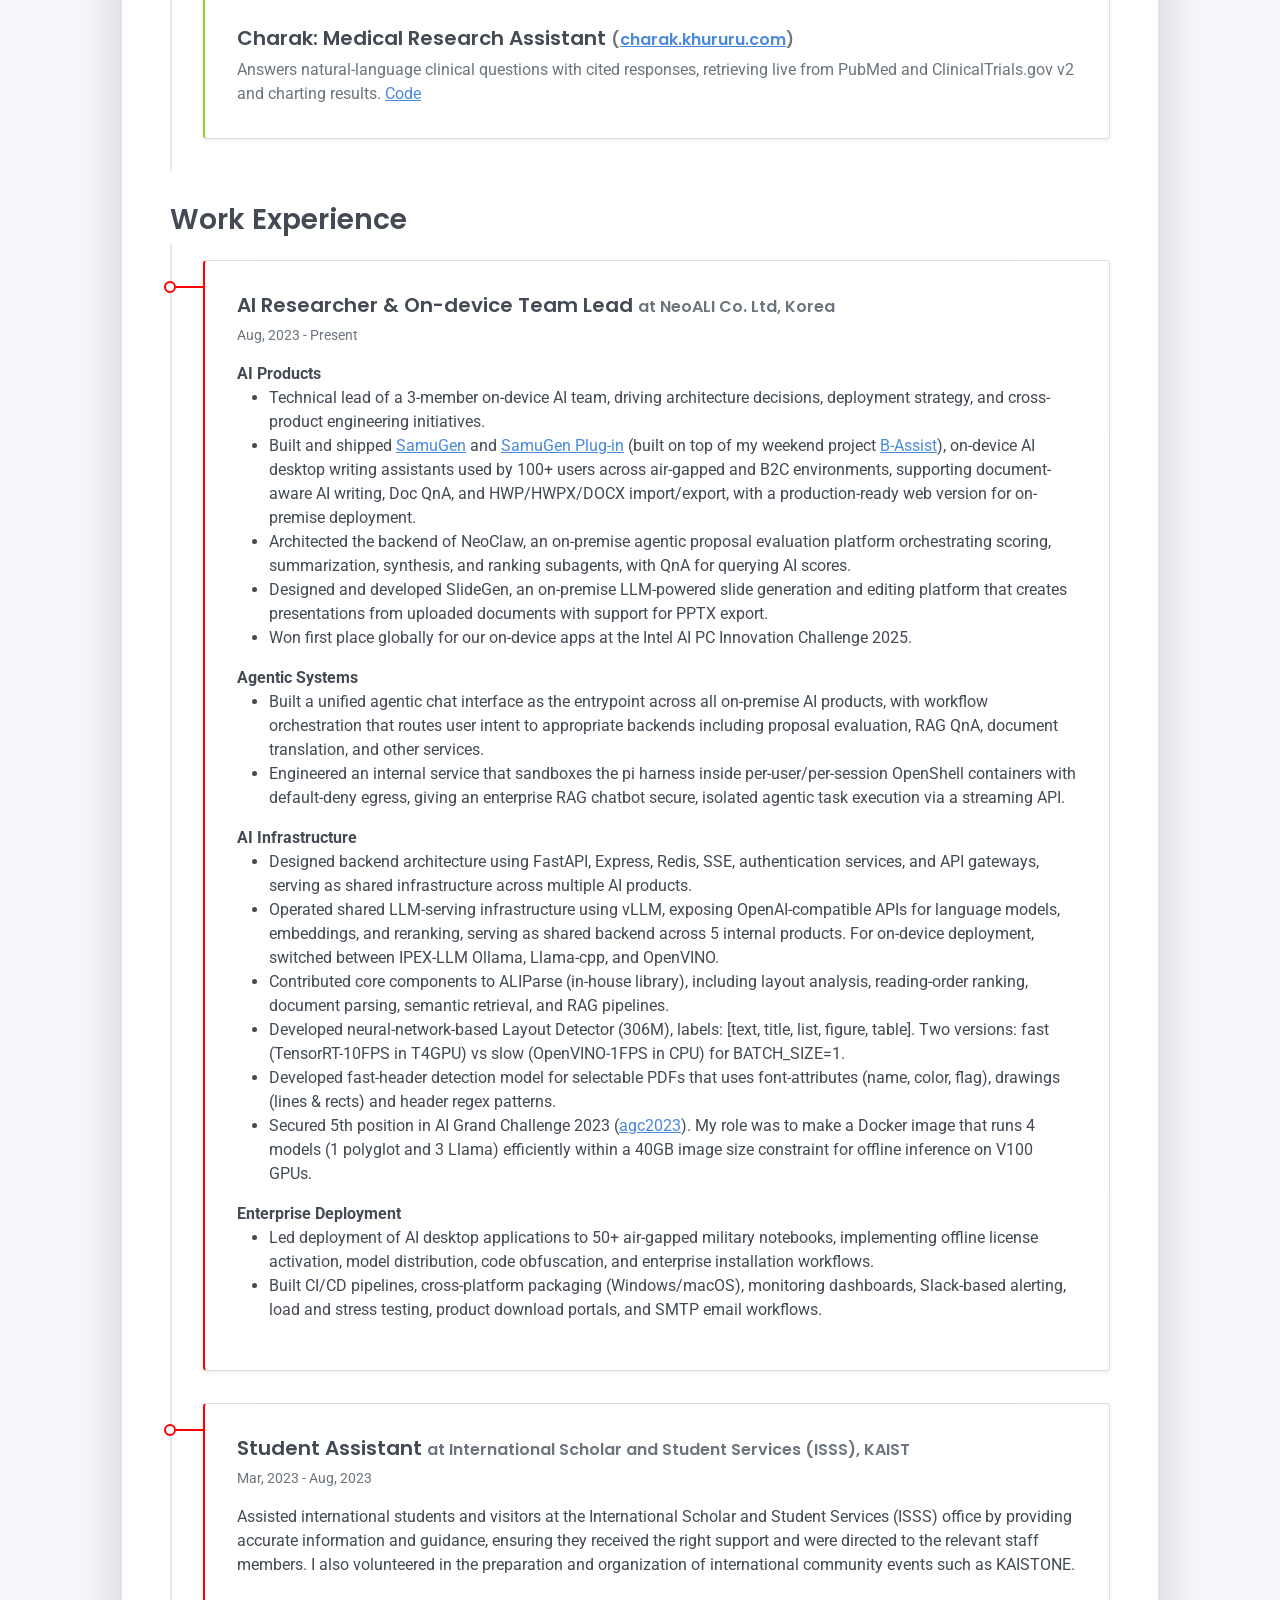
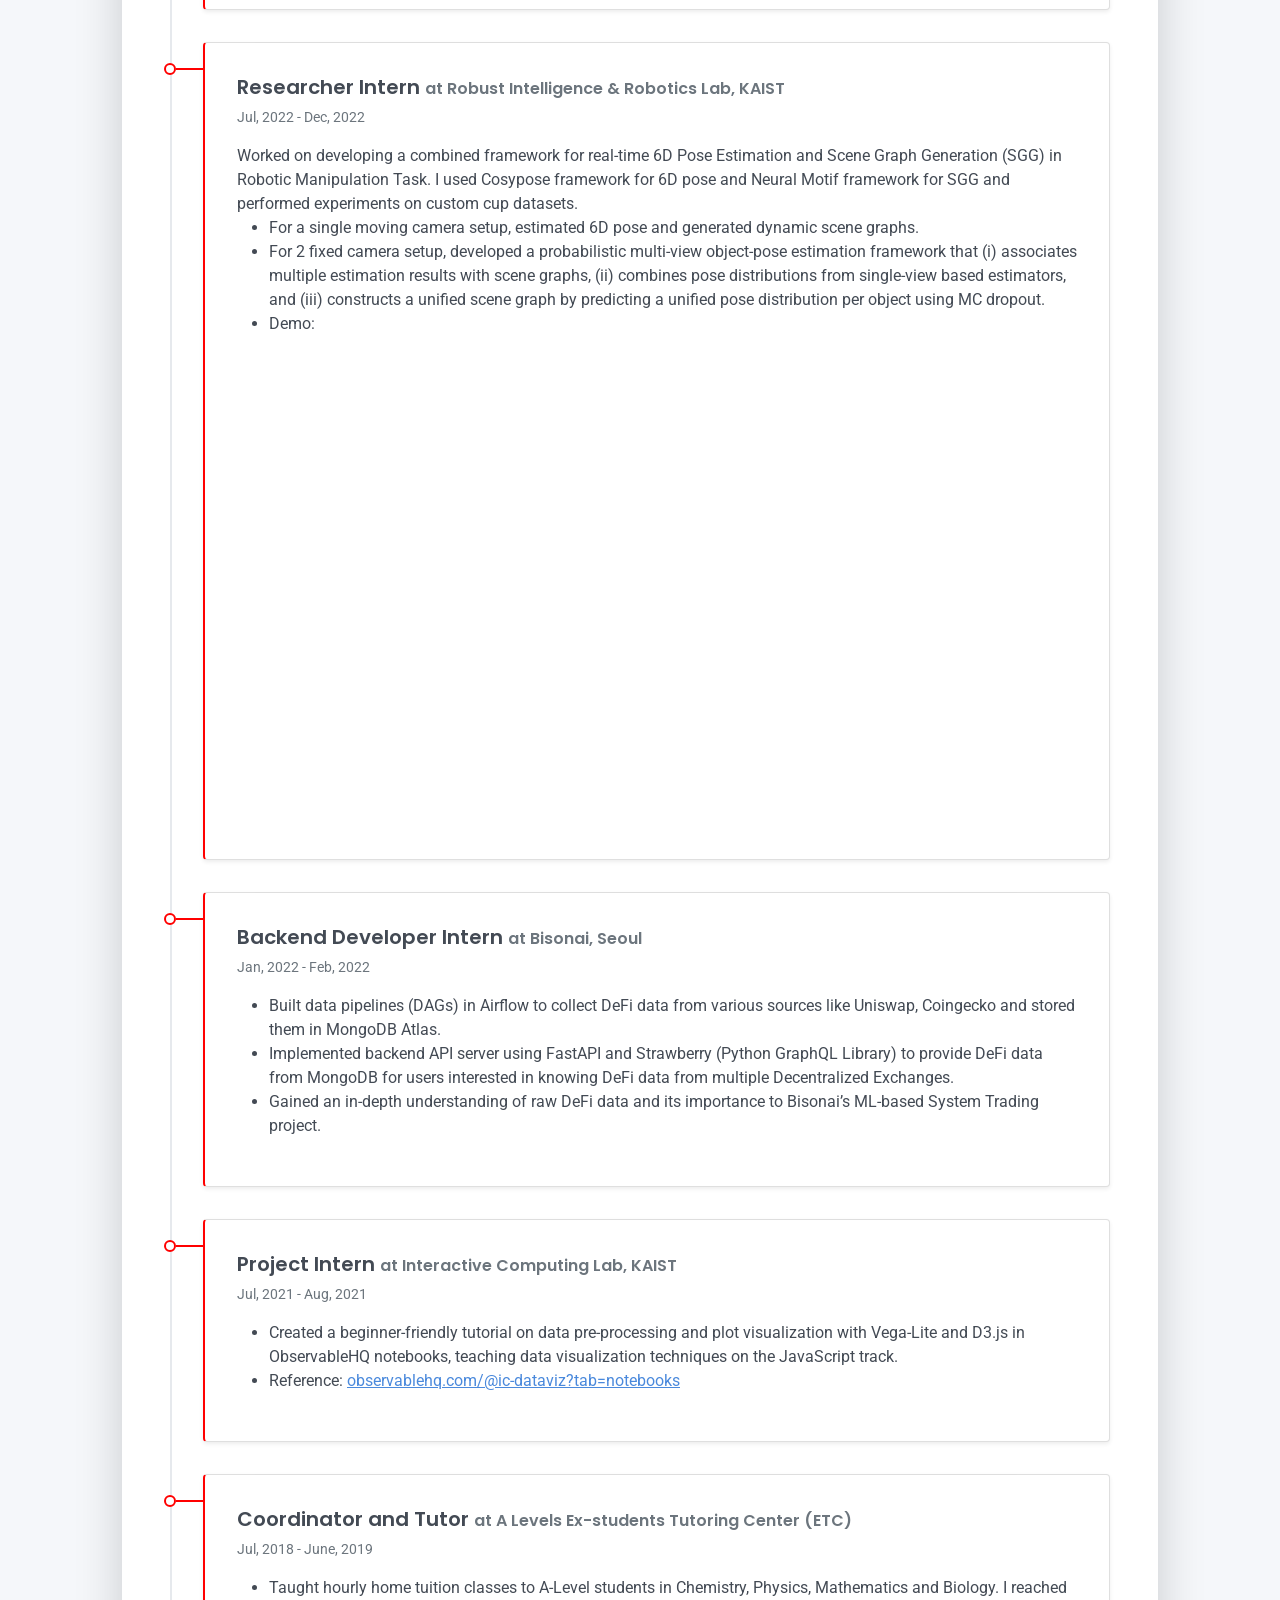
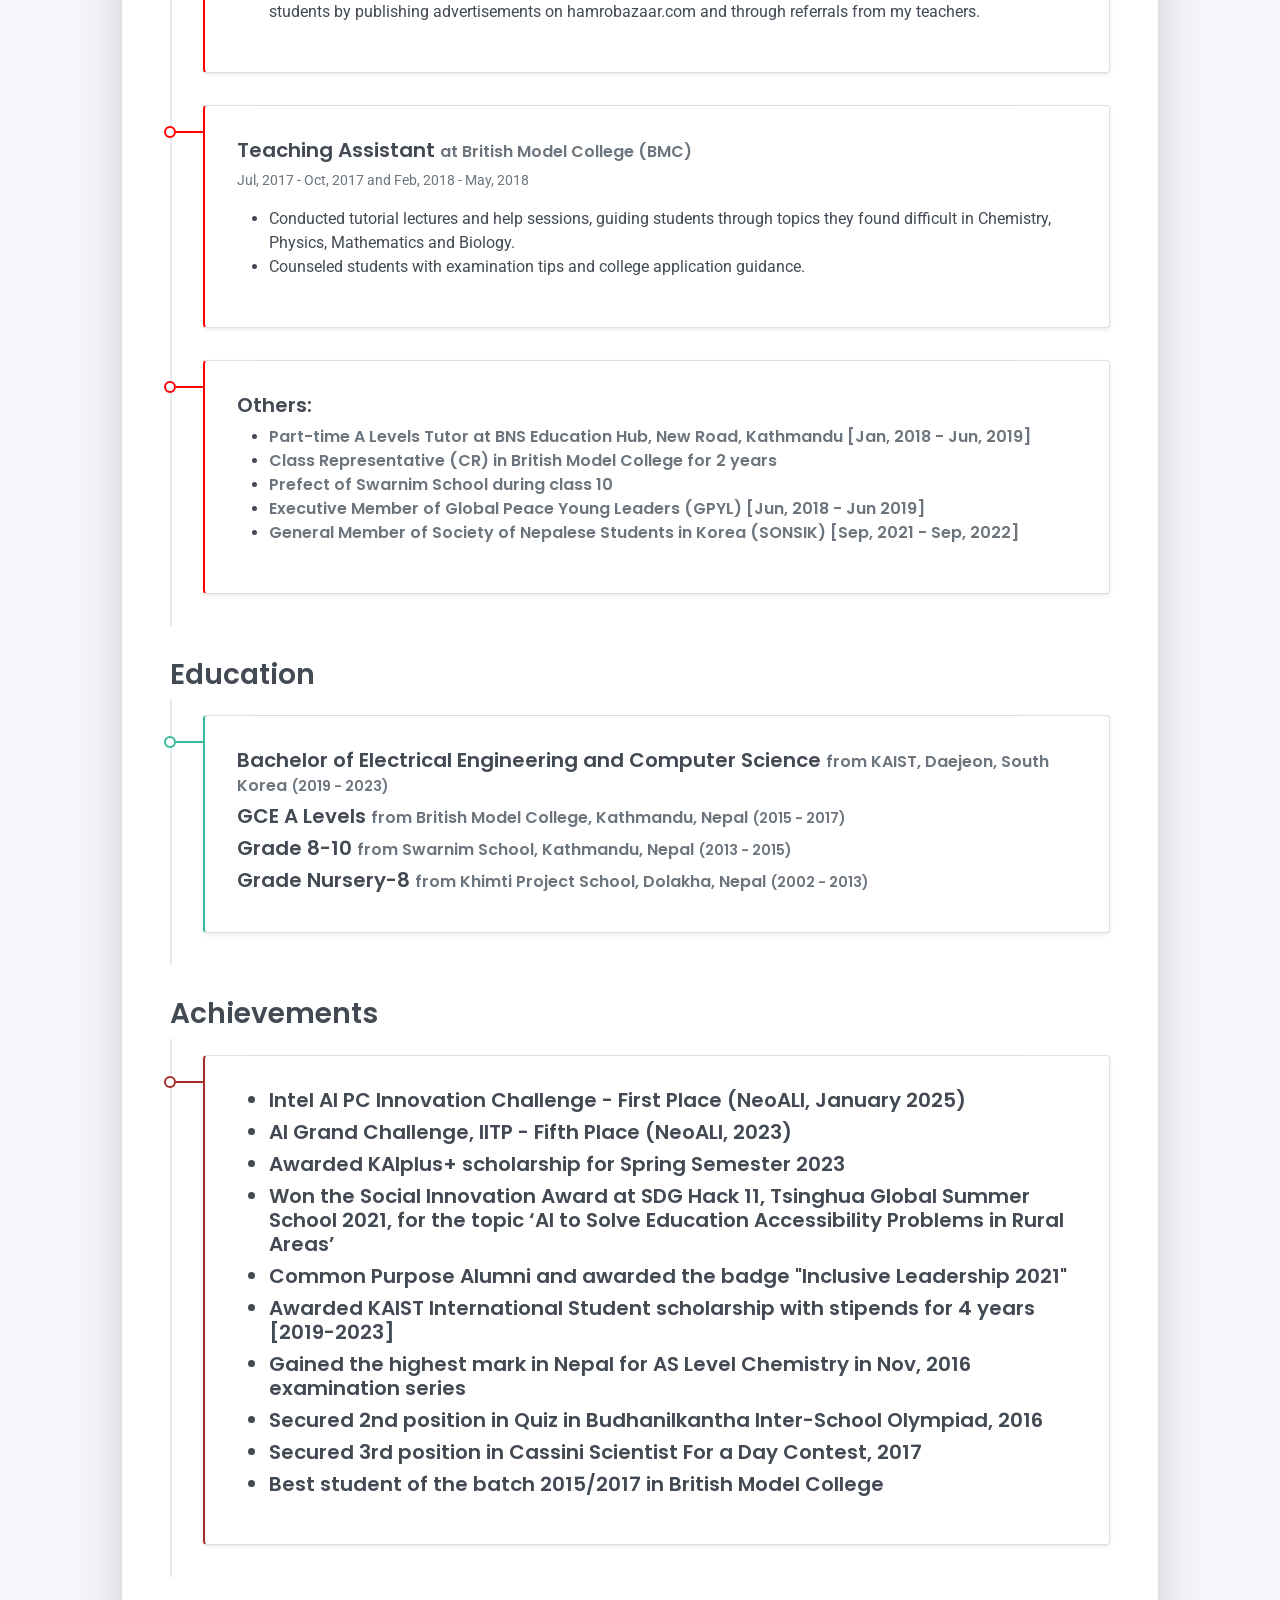
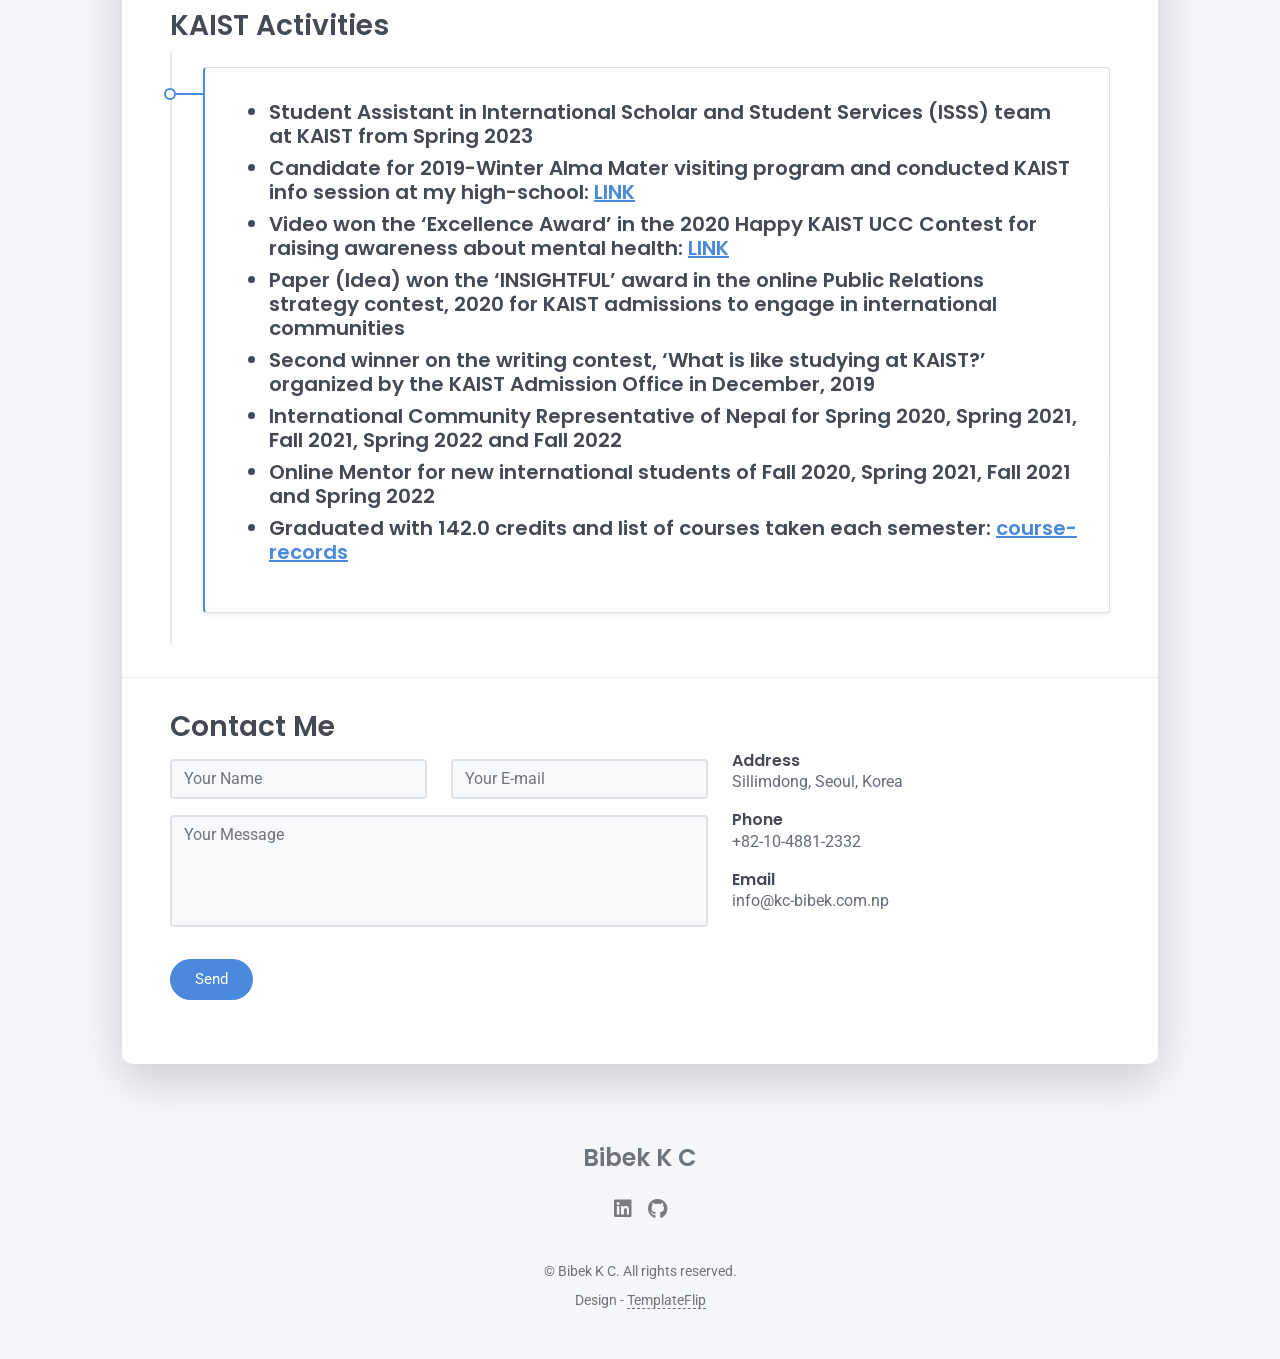
==== commit 8916e64b: "chore: add agent sandboxing to intro and tighten site copy Mention the OpenShell-based isolated agen" ====
--- a/index.html
+++ b/index.html
@@ -8,7 +8,7 @@
   <title>Bibek K C | Full-Stack AI Engineer</title>
   <meta name="description" content="Bibek K C - Full-Stack AI Engineer shipping end-to-end AI products, from document understanding and RAG pipelines to agentic AI systems, desktop apps to web platforms, and air-gapped deployments to cloud-based enterprise solutions.">
   <meta property="og:title" content="Bibek K C | Full-Stack AI Engineer">
-  <meta property="og:description" content="Full-Stack AI Engineer shipping end-to-end AI products at NeoALI. Building on-device AI desktop applications, agentic AI systems, and enterprise solutions.">
+  <meta property="og:description" content="Full-Stack AI Engineer shipping end-to-end AI products at NeoALI. Building on-device AI desktop applications, agentic AI systems, secure agent sandboxes, and enterprise solutions.">
   <meta property="og:type" content="website">
   <meta property="og:url" content="https://kc-bibek.com.np">
   <link rel="preconnect" href="https://fonts.gstatic.com" crossorigin="crossorigin" />
@@ -89,11 +89,11 @@
           <div class="row">
             <div class="col-md-6">
               <h2 class="h3 mb-1">About Me</h2>
-              <p style=”  text-align: justify; text-justify: inter-word;”>
+              <p style="text-align: justify; text-justify: inter-word;">
                 Hello! I’m <b>Bibek</b> from Nepal. I’m a Full-Stack AI Engineer who enjoys the craft of shipping end-to-end AI products, from document understanding and RAG pipelines to agentic AI systems, desktop apps to web platforms, and air-gapped deployments to cloud-based enterprise solutions.
                 </p>
-              <p style=”  text-align: justify; text-justify: inter-word;”>At NeoALI, I’m shipping on-device AI desktop applications used by 100+ users and building web-based AI solutions for office workflows, currently piloting with enterprise clients.</p>
-              <p style=”  text-align: justify; text-justify: inter-word;”>I’m a firm believer in my mantra, <strong>”If they can Do it, I can Do it”</strong>. <br>If you are bored to read this entire page, feel free to chat with my chatbot widget at bottom right.</p>
+              <p style="text-align: justify; text-justify: inter-word;">At NeoALI, I’m shipping on-device AI desktop applications used by 100+ users, building web-based AI solutions for office workflows, and developing secure, isolated agent sandboxes with default-deny egress using OpenShell, currently piloting with enterprise clients.</p>
+              <p style="text-align: justify; text-justify: inter-word;">I’m a firm believer in my mantra, <strong>“If they can do it, I can do it.”</strong> <br>If you would rather not read this entire page, feel free to chat with my chatbot widget at the bottom right.</p>
             </div>
             <div class="col-md-5 offset-md-1">
               <div class="row">
@@ -193,17 +193,17 @@
             <div class="timeline-card timeline-card-yellow card shadow-sm">
               <div class="card-body">
                 <div class="mb-3">
-                  <div class="h5 mb-1">KhururuAI &mdash; Work in flow <span class="text-muted h6">(<a
+                  <div class="h5 mb-1">KhururuAI: Work in flow <span class="text-muted h6">(<a
                         href="https://khururu.com" target="_blank">khururu.com</a>)</span></div>
-                  <div class="text-muted">A free-to-use AI platform: an LLM router dispatches to six specialists that turn plain-language intent into researched answers, decks, documents, code, and images &mdash; built on pooled free-tier capacity so anyone can use it without paying or signing up.</div>
+                  <div class="text-muted">A free-to-use AI platform where an LLM router dispatches requests to six specialists that turn plain-language intent into researched answers, decks, documents, code, and images. It runs on pooled free-tier capacity, so anyone can use it without paying or signing up.</div>
                 </div>
                 <div class="mb-3">
                   <div class="h5 mb-1">Bintech International <span class="text-muted h6">(<a
                         href="https://bintechint.com" target="_blank">bintechint.com</a>)</span></div>
-                  <div class="text-muted">Shipped a B2B hardware supplier's site solo &mdash; storefront, a Payload CMS + Postgres CRM non-technical staff run themselves, and an AI assistant grounded in the live catalogue so it can only quote real products, prices and stock. Self-hosted on Docker Compose behind Caddy; domain, DNS and email mine too.</div>
-                </div>
-                <div>
-                  <div class="h5 mb-1">Charak &mdash; Medical Research Assistant <span class="text-muted h6">(<a
+                  <div class="text-muted">Shipped a B2B hardware supplier's site solo, covering the storefront, a Payload CMS + Postgres CRM that non-technical staff run themselves, and an AI assistant grounded in the live catalogue so it only quotes real products, prices and stock. Self-hosted on Docker Compose behind Caddy, with the domain, DNS and email managed by me as well.</div>
+                </div>
+                <div>
+                  <div class="h5 mb-1">Charak: Medical Research Assistant <span class="text-muted h6">(<a
                         href="https://charak.khururu.com" target="_blank">charak.khururu.com</a>)</span></div>
                   <div class="text-muted">Answers natural-language clinical questions with cited responses, retrieving live from PubMed and ClinicalTrials.gov v2 and charting results. <a
                       href="https://github.com/bibekyess/Query-to-Visualization" target="_blank">Code</a></div>
@@ -229,7 +229,7 @@
                       <li>Built and shipped <a href="https://neogen.neoali.com/samugen" target="_blank">SamuGen</a> and <a href="https://neogen.neoali.com/samugen-plugin" target="_blank">SamuGen Plug-in</a> (built on top of my weekend project <a href="https://github.com/bibekyess/B-Assist/blob/main/src/assets/demo.gif" target="_blank">B-Assist</a>), on-device AI desktop writing assistants used by 100+ users across air-gapped and B2C environments, supporting document-aware AI writing, Doc QnA, and HWP/HWPX/DOCX import/export, with a production-ready web version for on-premise deployment.</li>
                       <li>Architected the backend of NeoClaw, an on-premise agentic proposal evaluation platform orchestrating scoring, summarization, synthesis, and ranking subagents, with QnA for querying AI scores.</li>
                       <li>Designed and developed SlideGen, an on-premise LLM-powered slide generation and editing platform that creates presentations from uploaded documents with support for PPTX export.</li>
-                      <li>Global First Position for our on-device apps in Intel AI PC Innovation Challenge 2025.</li>
+                      <li>Won first place globally for our on-device apps at the Intel AI PC Innovation Challenge 2025.</li>
                     </ul>
                     <b>Agentic Systems</b>
                     <ul>
@@ -259,7 +259,7 @@
                 <div class="h5 mb-1">Student Assistant <span class="text-muted h6">at International Scholar and Student Services (ISSS), KAIST</span></div>
                 <div class="text-muted text-small mb-2">Mar, 2023 - Aug, 2023</div>
                 <div>  
-                Assisting international students and visitors who visit the International Student and Scholar Services (ISSS) office by providing them with accurate information and guidance. My role is to ensure that visitors receive the appropriate support and are directed to the appropriate staff members as needed. I also volunteer in preparation and organization of different international community's events like KAISTONE.
+                Assisted international students and visitors at the International Scholar and Student Services (ISSS) office by providing accurate information and guidance, ensuring they received the right support and were directed to the relevant staff members. I also volunteered in the preparation and organization of international community events such as KAISTONE.
                 </div>
               </div>
             </div>
@@ -294,8 +294,8 @@
                     <li> Implemented backend API server using FastAPI and Strawberry (Python GraphQL Library) to provide
                       DeFi data from MongoDB for users interested in knowing DeFi data from multiple Decentralized
                       Exchanges. </li>
-                    <li> Challenged by requirement to gain an in-depth understanding of raw DeFi data and their
-                      importance to Bisonai’s ML based System Trading project. </li>
+                    <li> Gained an in-depth understanding of raw DeFi data and its importance to Bisonai’s
+                      ML-based System Trading project. </li>
                   </ul>
                 </div>
               </div>
@@ -308,9 +308,9 @@
                 <div class="text-muted text-small mb-2">Jul, 2021 - Aug, 2021</div>
                 <div>
                   <ul>
-                    <li>Made a simple tutorial for data pre-processing and visualizing plots with Vegalite and D3.js in
-                      ObservableHQ notebook for
-                      beginners to learn Data Visualization techniques using Javascript track.</li>
+                    <li>Created a beginner-friendly tutorial on data pre-processing and plot visualization with Vega-Lite
+                      and D3.js in ObservableHQ notebooks, teaching data visualization techniques on the JavaScript
+                      track.</li>
                     <li>Reference: <a href="https://observablehq.com/@ic-dataviz?tab=notebooks"
                         target="_blank">observablehq.com/@ic-dataviz?tab=notebooks</a>
                     </li>
@@ -325,7 +325,7 @@
                 <div class="text-muted text-small mb-2">Jul, 2018 - June, 2019</div>
                 <div>
                   <ul>
-                    <li> Taught home-tuitions on hourly basis for A-Level students on Chemistry, Physics, Mathematics and Biology. I connected to students by publishing advertisements on hamrobazaar.com and asking for referrals of my teachers.</li>
+                    <li> Taught hourly home tuition classes to A-Level students in Chemistry, Physics, Mathematics and Biology. I reached students by publishing advertisements on hamrobazaar.com and through referrals from my teachers.</li>
                   </ul>
                 </div>
               </div>
@@ -338,8 +338,8 @@
                 <div class="text-muted text-small mb-2">Jul, 2017 - Oct, 2017 and Feb, 2018 - May, 2018</div>
                 <div>
                   <ul>
-                    <li>Conduct tutorial lectures and helping sessions- help/guide students if they have problem understanding any topics of the course (Chemistry, Physics, Mathematics and Biology)</li>
-                    <li>Counseled students giving examination tips and college application suggestions.</li>
+                    <li>Conducted tutorial lectures and help sessions, guiding students through topics they found difficult in Chemistry, Physics, Mathematics and Biology.</li>
+                    <li>Counseled students with examination tips and college application guidance.</li>
                   </ul>
                 </div>
               </div>
@@ -398,8 +398,8 @@
                     <li class="h5 mb-1">Intel AI PC Innovation Challenge - First Place (NeoALI, January 2025)</li>
                     <li class="h5 mb-1">AI Grand Challenge, IITP - Fifth Place (NeoALI, 2023)</li>
                     <li class="h5 mb-1">Awarded KAIplus+ scholarship for Spring Semester 2023</li>
-                    <li class="h5 mb-1">Won the Social Innovation Award in SDG Hack 11, TSINGHUA GLOBAL SUMMER SCHOOL
-                      2021 with topic 'AI to Solve Education Accessibility Problems in Rural Areas'</li>
+                    <li class="h5 mb-1">Won the Social Innovation Award at SDG Hack 11, Tsinghua Global Summer School
+                      2021, for the topic ‘AI to Solve Education Accessibility Problems in Rural Areas’</li>
                     <li class="h5 mb-1">Common Purpose Alumni and awarded the badge "Inclusive Leadership 2021"</li>
                     <li class="h5 mb-1">Awarded KAIST International Student scholarship with stipends for 4 years [2019-2023]</li>
                     <li class="h5 mb-1">Gained the highest mark in Nepal for AS Level Chemistry in Nov, 2016 examination
@@ -425,8 +425,8 @@
                     <li class="h5 mb-1">Student Assistant in International Scholar and Student Services (ISSS) team at KAIST from Spring 2023</li>
                     <li class="h5 mb-1">Candidate for 2019-Winter Alma Mater visiting program and conducted KAIST info
                       session at my high-school: <a href="https://www.youtube.com/watch?v=QdjngthYZbY&t=8s" target="_blank">LINK</a></li>
-                    <li class="h5 mb-1">Video won the ‘Excellence Award’ in 2020 Happy KAIST UCC Contest to aware about
-                      mental health: <a href="https://www.youtube.com/watch?v=itf54FSAUWg" target="_blank">LINK</a> </li>
+                    <li class="h5 mb-1">Video won the ‘Excellence Award’ in the 2020 Happy KAIST UCC Contest for raising
+                      awareness about mental health: <a href="https://www.youtube.com/watch?v=itf54FSAUWg" target="_blank">LINK</a> </li>
                     <li class="h5 mb-1">Paper (Idea) won the ‘INSIGHTFUL’ award in the online Public Relations strategy
                       contest, 2020 for KAIST admissions to engage in international communities</li>
                     <li class="h5 mb-1">Second winner on the writing contest, ‘What is like studying at KAIST?’
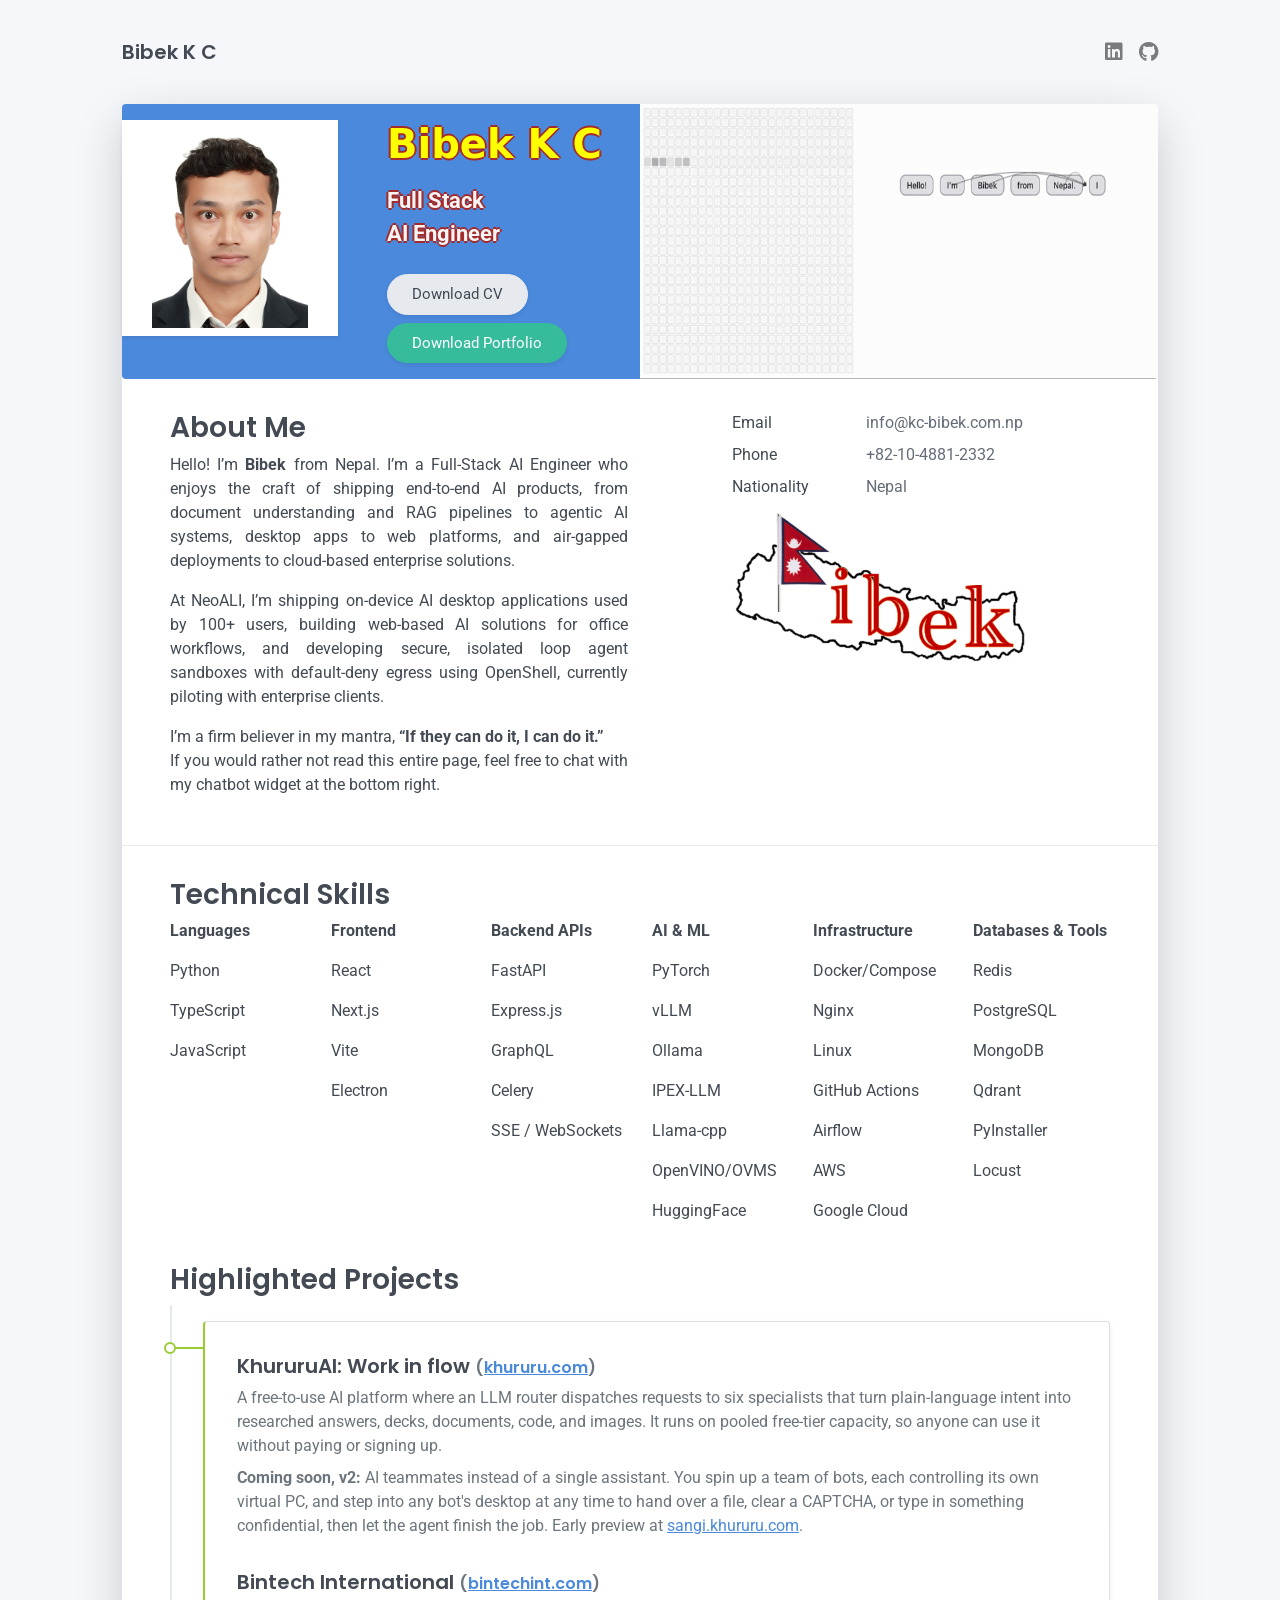
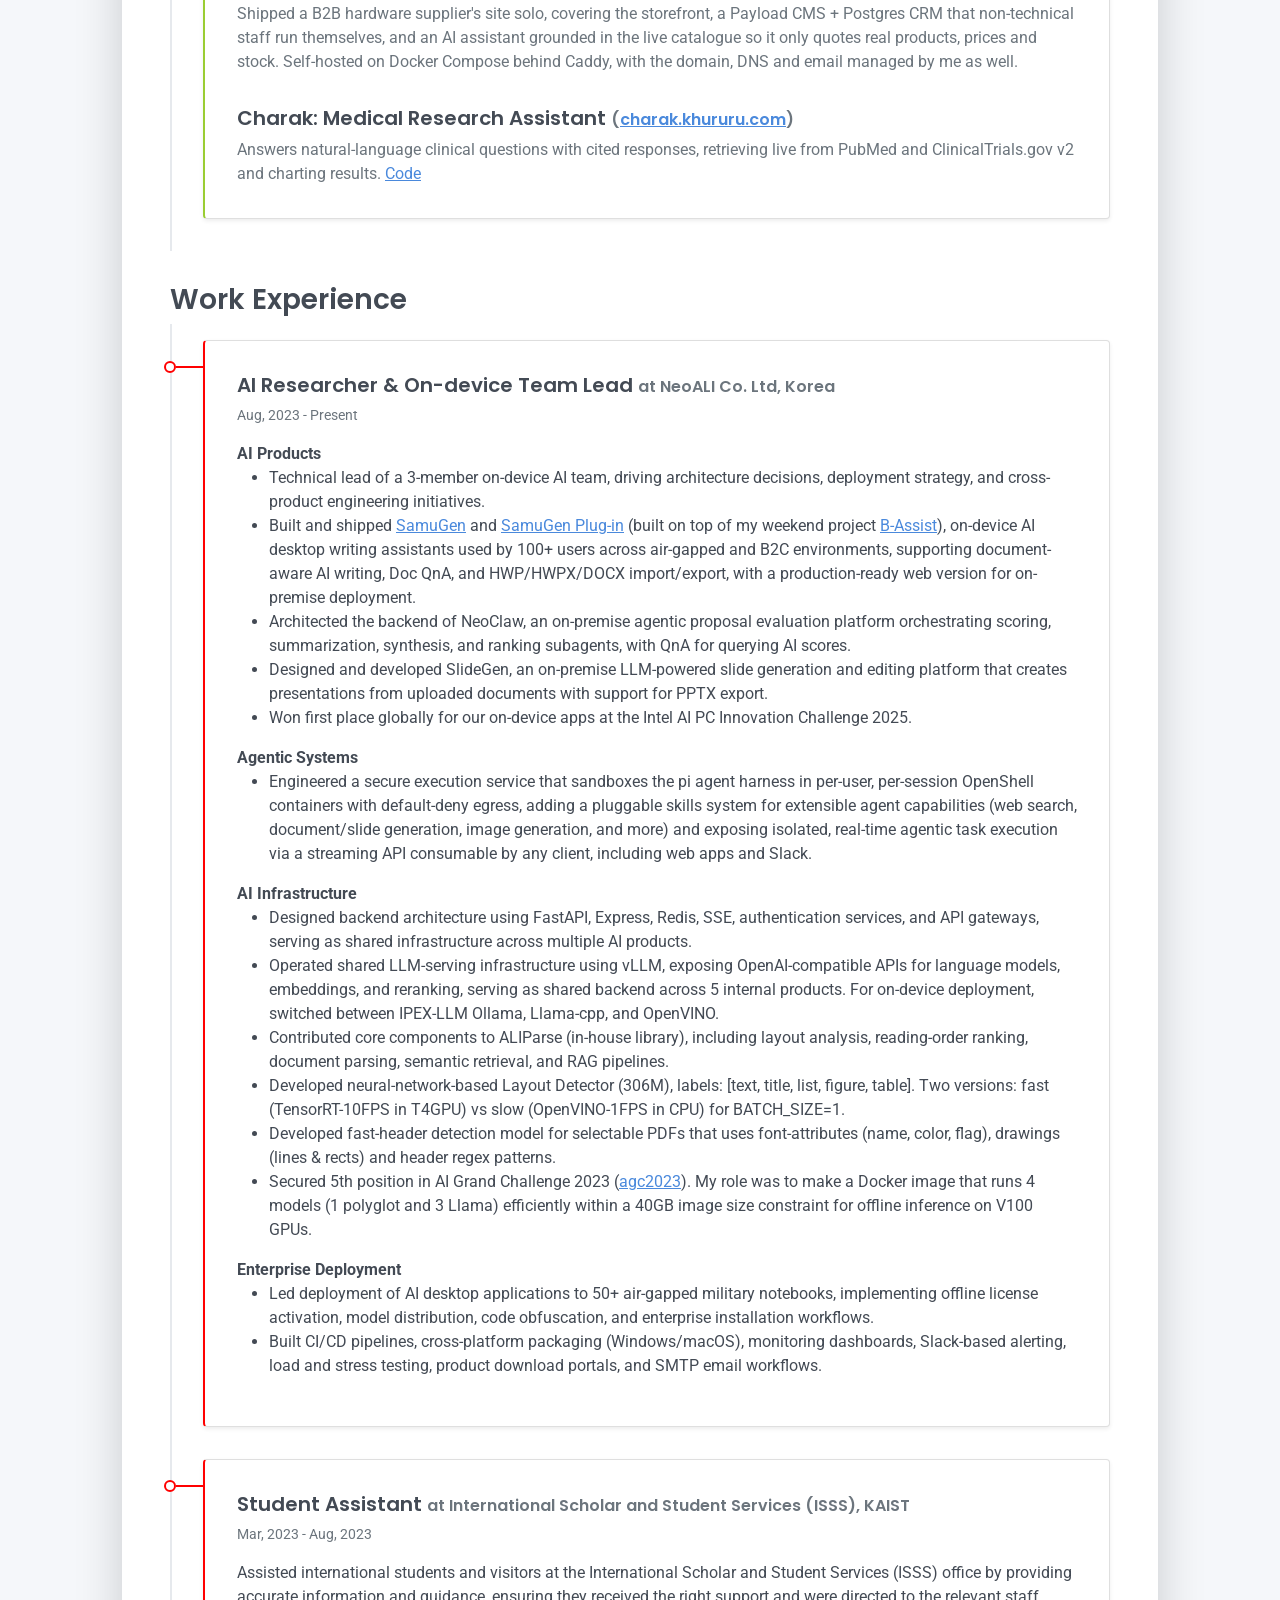
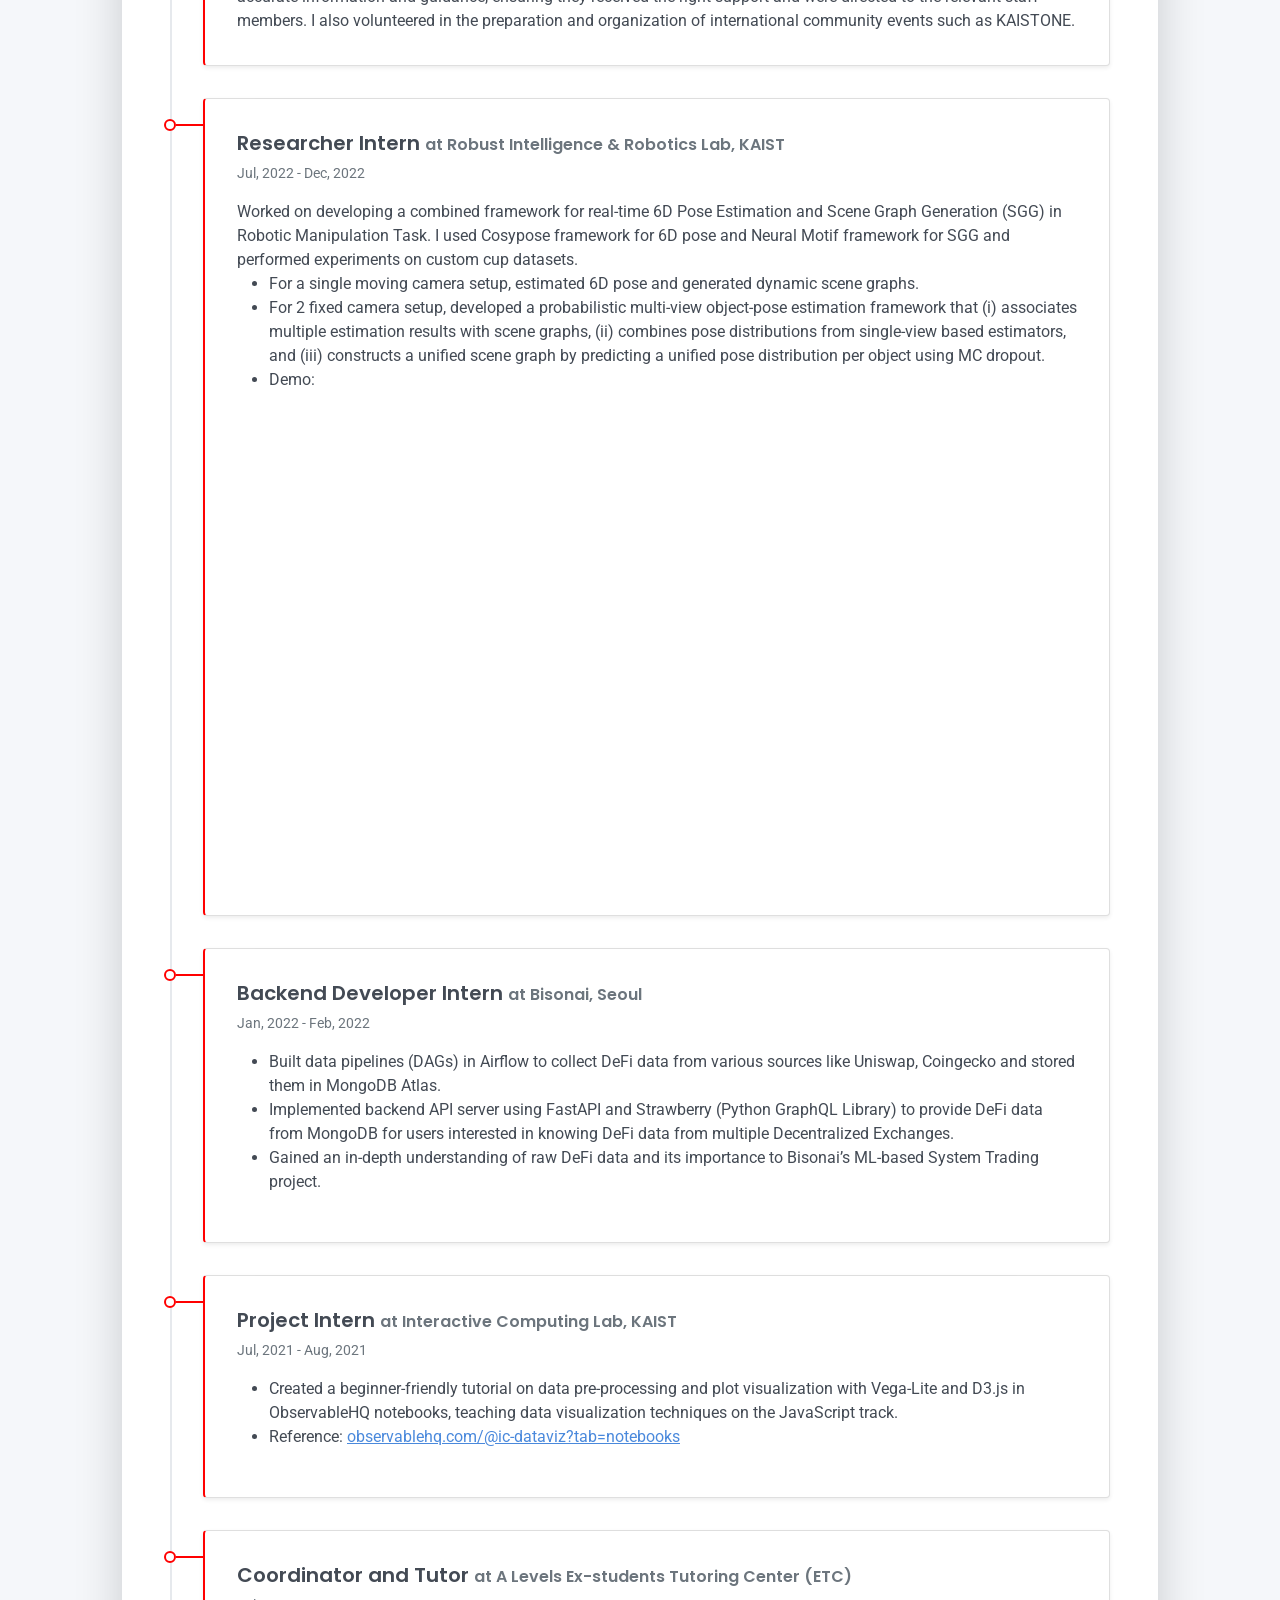
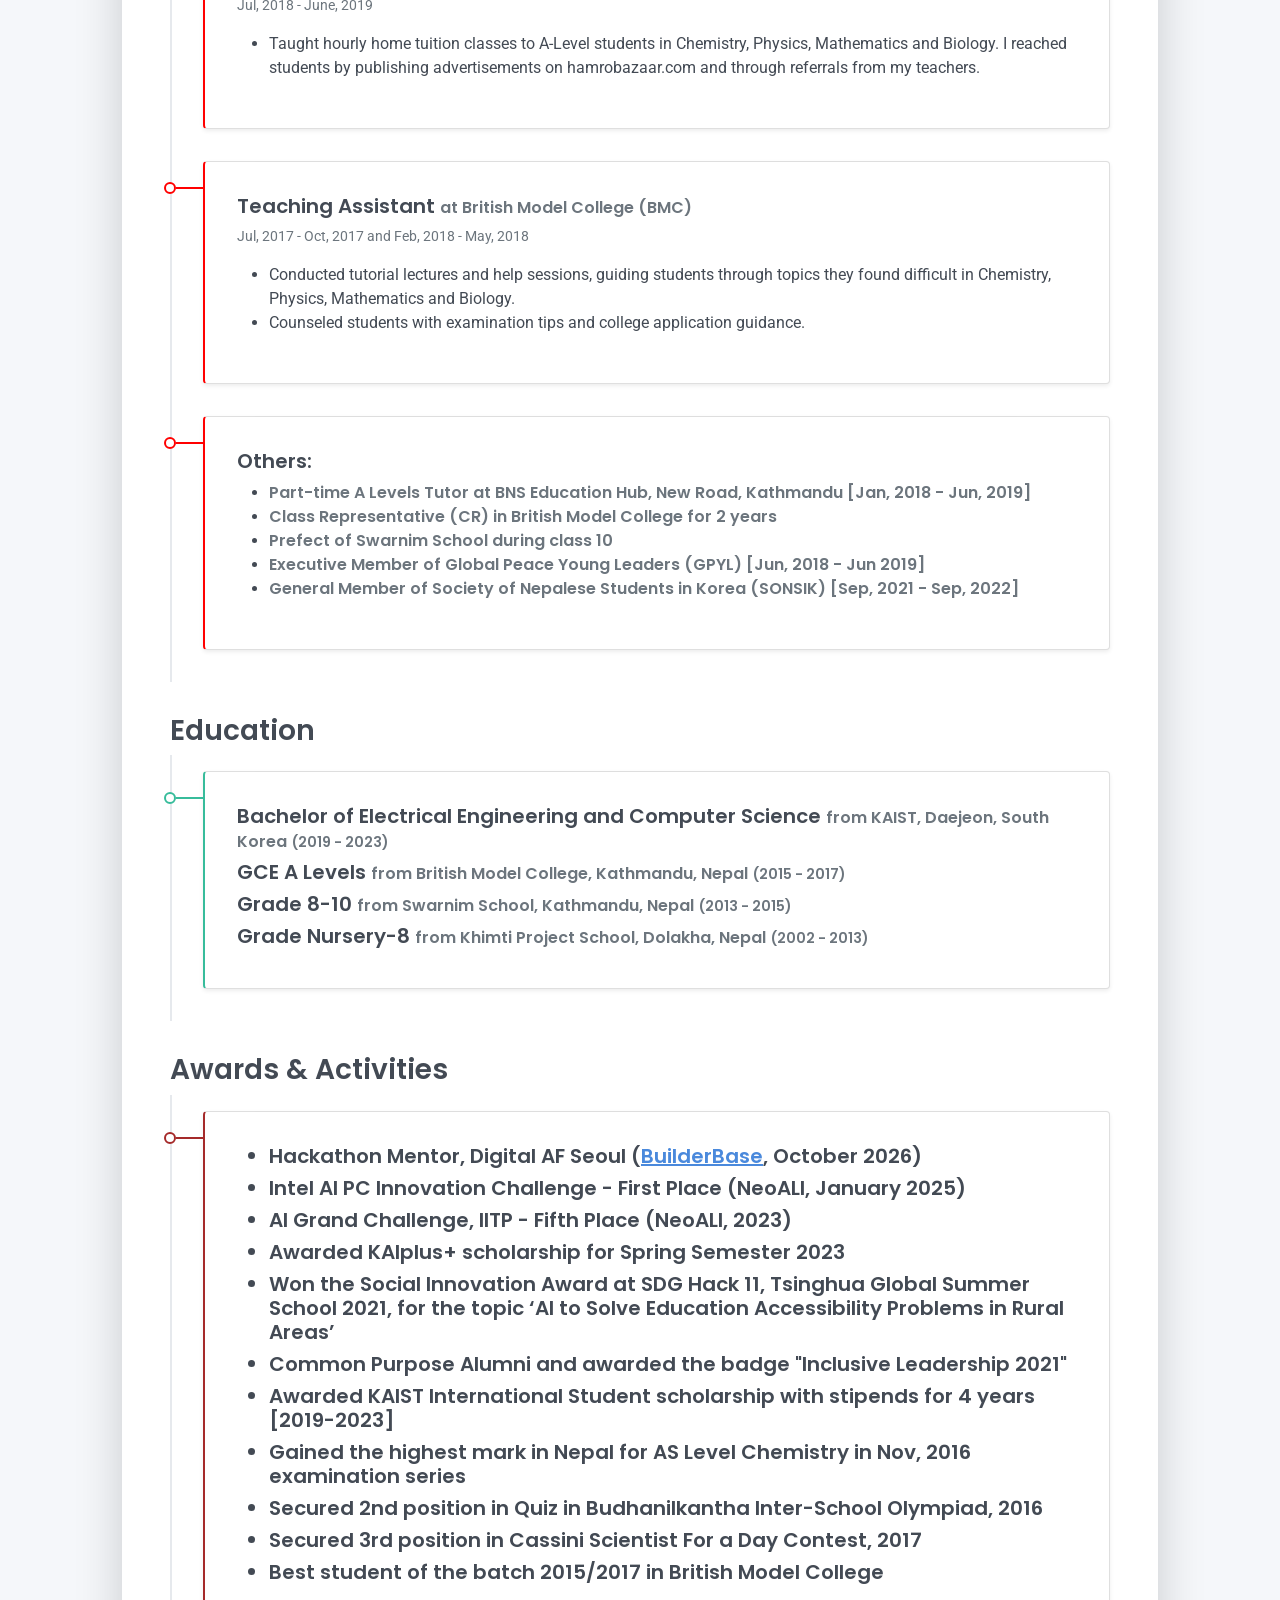
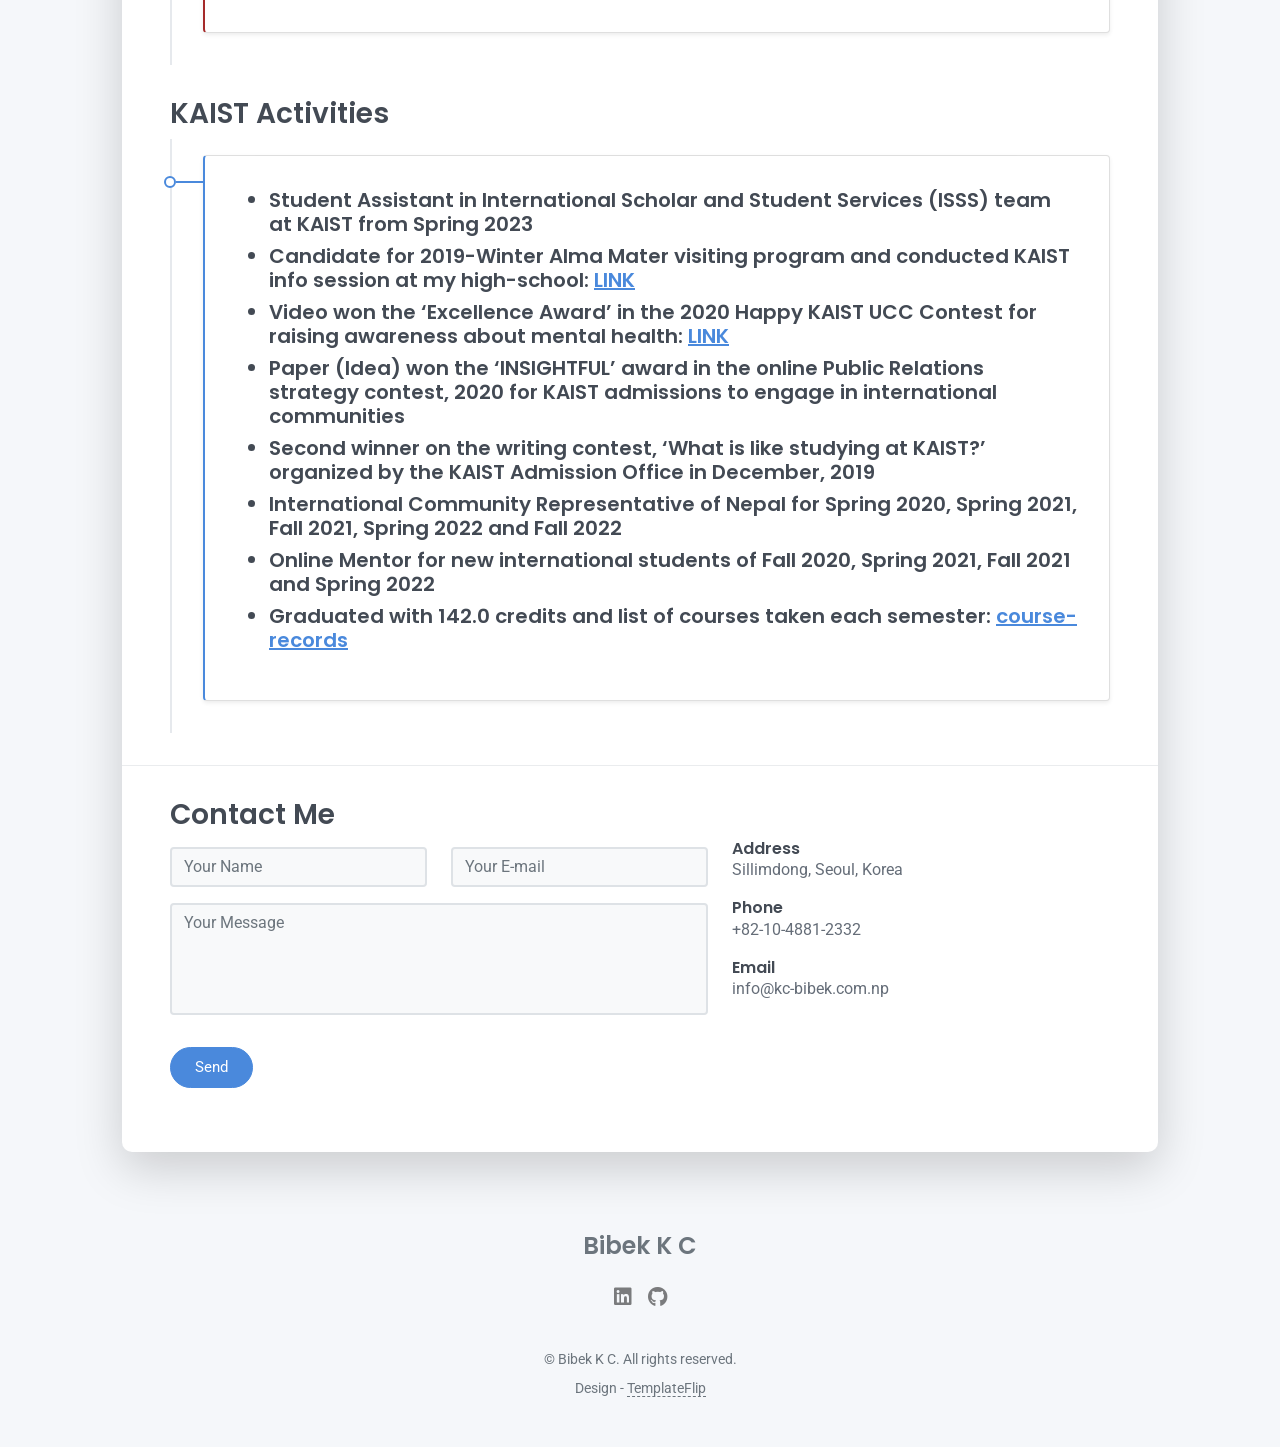
==== commit bd6ae847: "feat: add sandbox skills, KhururuAI v2 preview and hackathon mentoring Sync site and portfolio with " ====
--- a/index.html
+++ b/index.html
@@ -92,7 +92,7 @@
               <p style="text-align: justify; text-justify: inter-word;">
                 Hello! I’m <b>Bibek</b> from Nepal. I’m a Full-Stack AI Engineer who enjoys the craft of shipping end-to-end AI products, from document understanding and RAG pipelines to agentic AI systems, desktop apps to web platforms, and air-gapped deployments to cloud-based enterprise solutions.
                 </p>
-              <p style="text-align: justify; text-justify: inter-word;">At NeoALI, I’m shipping on-device AI desktop applications used by 100+ users, building web-based AI solutions for office workflows, and developing secure, isolated agent sandboxes with default-deny egress using OpenShell, currently piloting with enterprise clients.</p>
+              <p style="text-align: justify; text-justify: inter-word;">At NeoALI, I’m shipping on-device AI desktop applications used by 100+ users, building web-based AI solutions for office workflows, and developing secure, isolated loop agent sandboxes with default-deny egress using OpenShell, currently piloting with enterprise clients.</p>
               <p style="text-align: justify; text-justify: inter-word;">I’m a firm believer in my mantra, <strong>“If they can do it, I can do it.”</strong> <br>If you would rather not read this entire page, feel free to chat with my chatbot widget at the bottom right.</p>
             </div>
             <div class="col-md-5 offset-md-1">
@@ -196,6 +196,7 @@
                   <div class="h5 mb-1">KhururuAI: Work in flow <span class="text-muted h6">(<a
                         href="https://khururu.com" target="_blank">khururu.com</a>)</span></div>
                   <div class="text-muted">A free-to-use AI platform where an LLM router dispatches requests to six specialists that turn plain-language intent into researched answers, decks, documents, code, and images. It runs on pooled free-tier capacity, so anyone can use it without paying or signing up.</div>
+                  <div class="text-muted mt-1"><b>Coming soon, v2:</b> AI teammates instead of a single assistant. You spin up a team of bots, each controlling its own virtual PC, and step into any bot's desktop at any time to hand over a file, clear a CAPTCHA, or type in something confidential, then let the agent finish the job. Early preview at <a href="https://sangi.khururu.com" target="_blank">sangi.khururu.com</a>.</div>
                 </div>
                 <div class="mb-3">
                   <div class="h5 mb-1">Bintech International <span class="text-muted h6">(<a
@@ -233,8 +234,7 @@
                     </ul>
                     <b>Agentic Systems</b>
                     <ul>
-                      <li>Built a unified agentic chat interface as the entrypoint across all on-premise AI products, with workflow orchestration that routes user intent to appropriate backends including proposal evaluation, RAG QnA, document translation, and other services.</li>
-                      <li>Engineered an internal service that sandboxes the pi harness inside per-user/per-session OpenShell containers with default-deny egress, giving an enterprise RAG chatbot secure, isolated agentic task execution via a streaming API.</li>
+                      <li>Engineered a secure execution service that sandboxes the pi agent harness in per-user, per-session OpenShell containers with default-deny egress, adding a pluggable skills system for extensible agent capabilities (web search, document/slide generation, image generation, and more) and exposing isolated, real-time agentic task execution via a streaming API consumable by any client, including web apps and Slack.</li>
                     </ul>
                     <b>AI Infrastructure</b>
                     <ul>
@@ -389,12 +389,13 @@
         </div>
         <!-- <hr class="d-print-none" /> -->
         <div class="work-experience-section px-3 px-lg-4 pb-3">
-          <h2 class="h3 mb-1">Achievements</h2>
+          <h2 class="h3 mb-1">Awards &amp; Activities</h2>
           <div class="timeline">
             <div class="timeline-card timeline-card-brown card shadow-sm">
               <div class="card-body">
                 <div>
                   <ul>
+                    <li class="h5 mb-1">Hackathon Mentor, Digital AF Seoul (<a href="https://builderbase.com/event/digital-af-seoul-hackathon" target="_blank">BuilderBase</a>, October 2026)</li>
                     <li class="h5 mb-1">Intel AI PC Innovation Challenge - First Place (NeoALI, January 2025)</li>
                     <li class="h5 mb-1">AI Grand Challenge, IITP - Fifth Place (NeoALI, 2023)</li>
                     <li class="h5 mb-1">Awarded KAIplus+ scholarship for Spring Semester 2023</li>
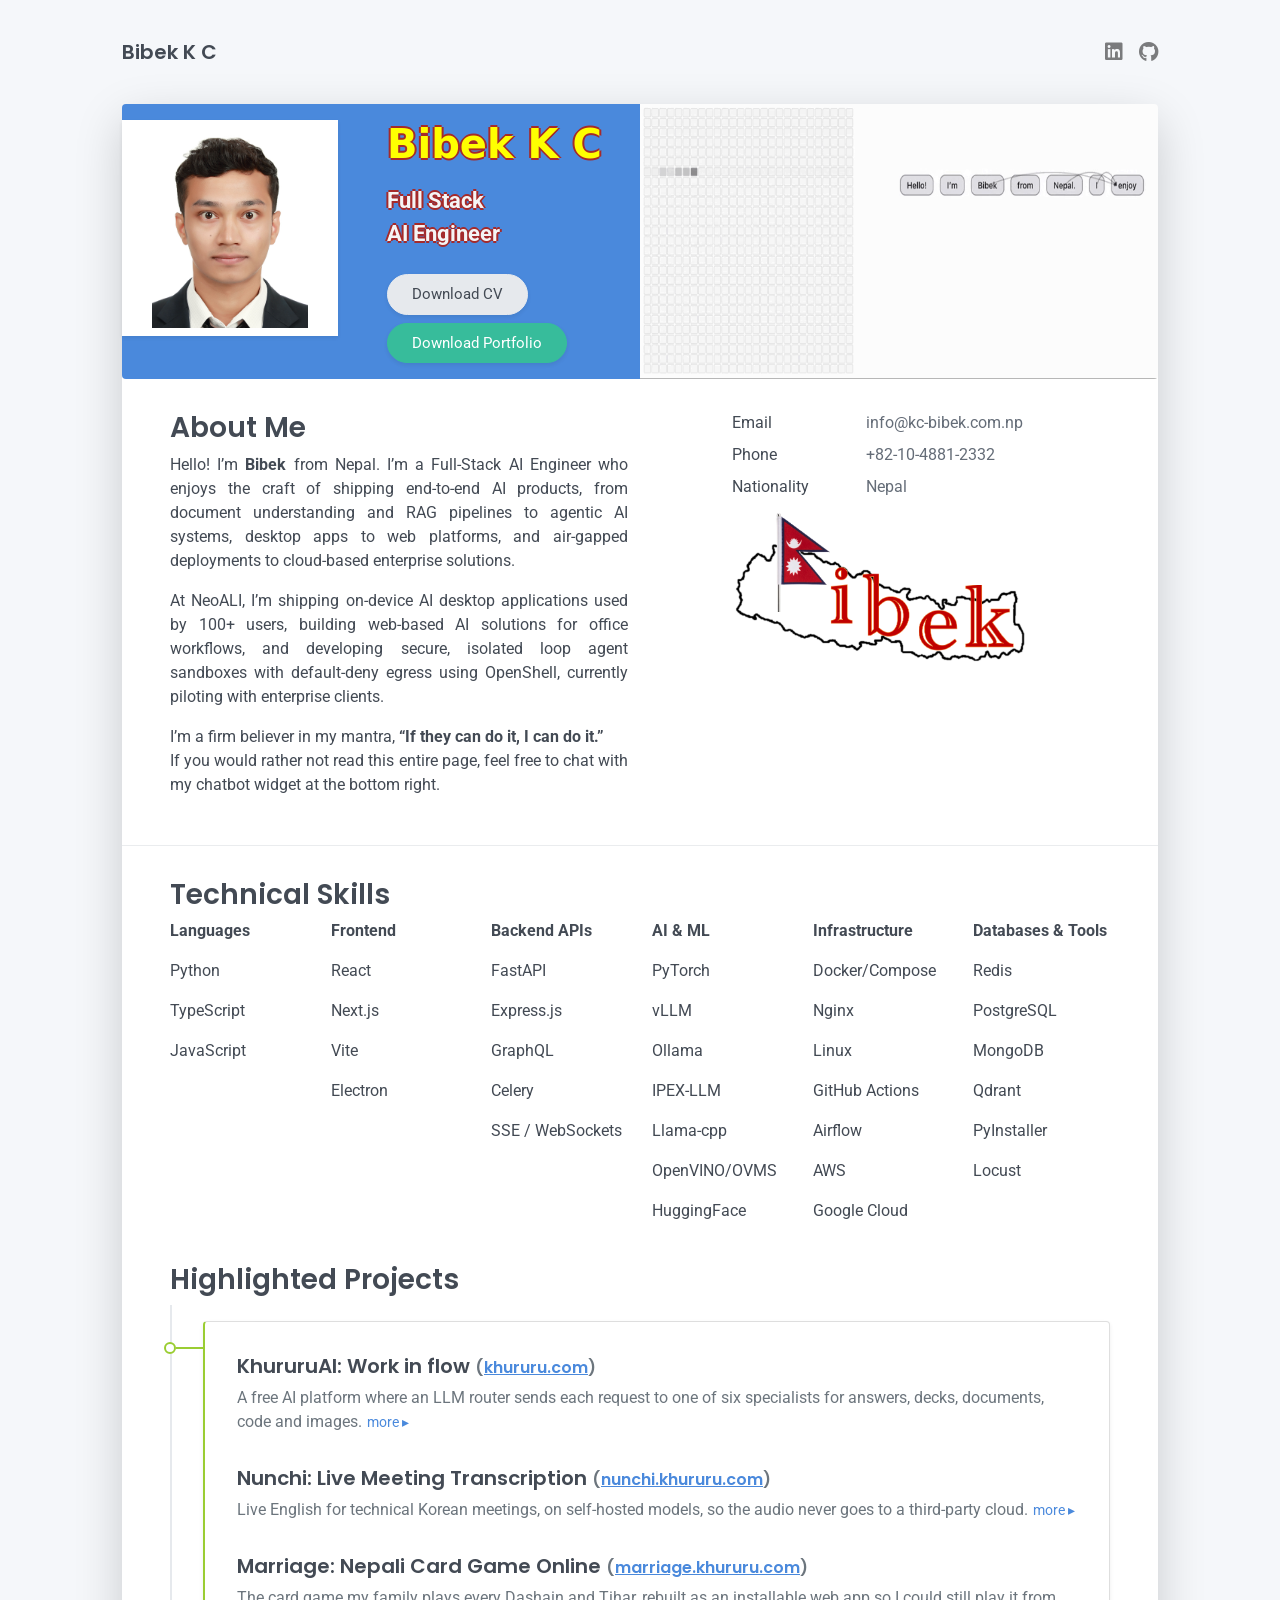
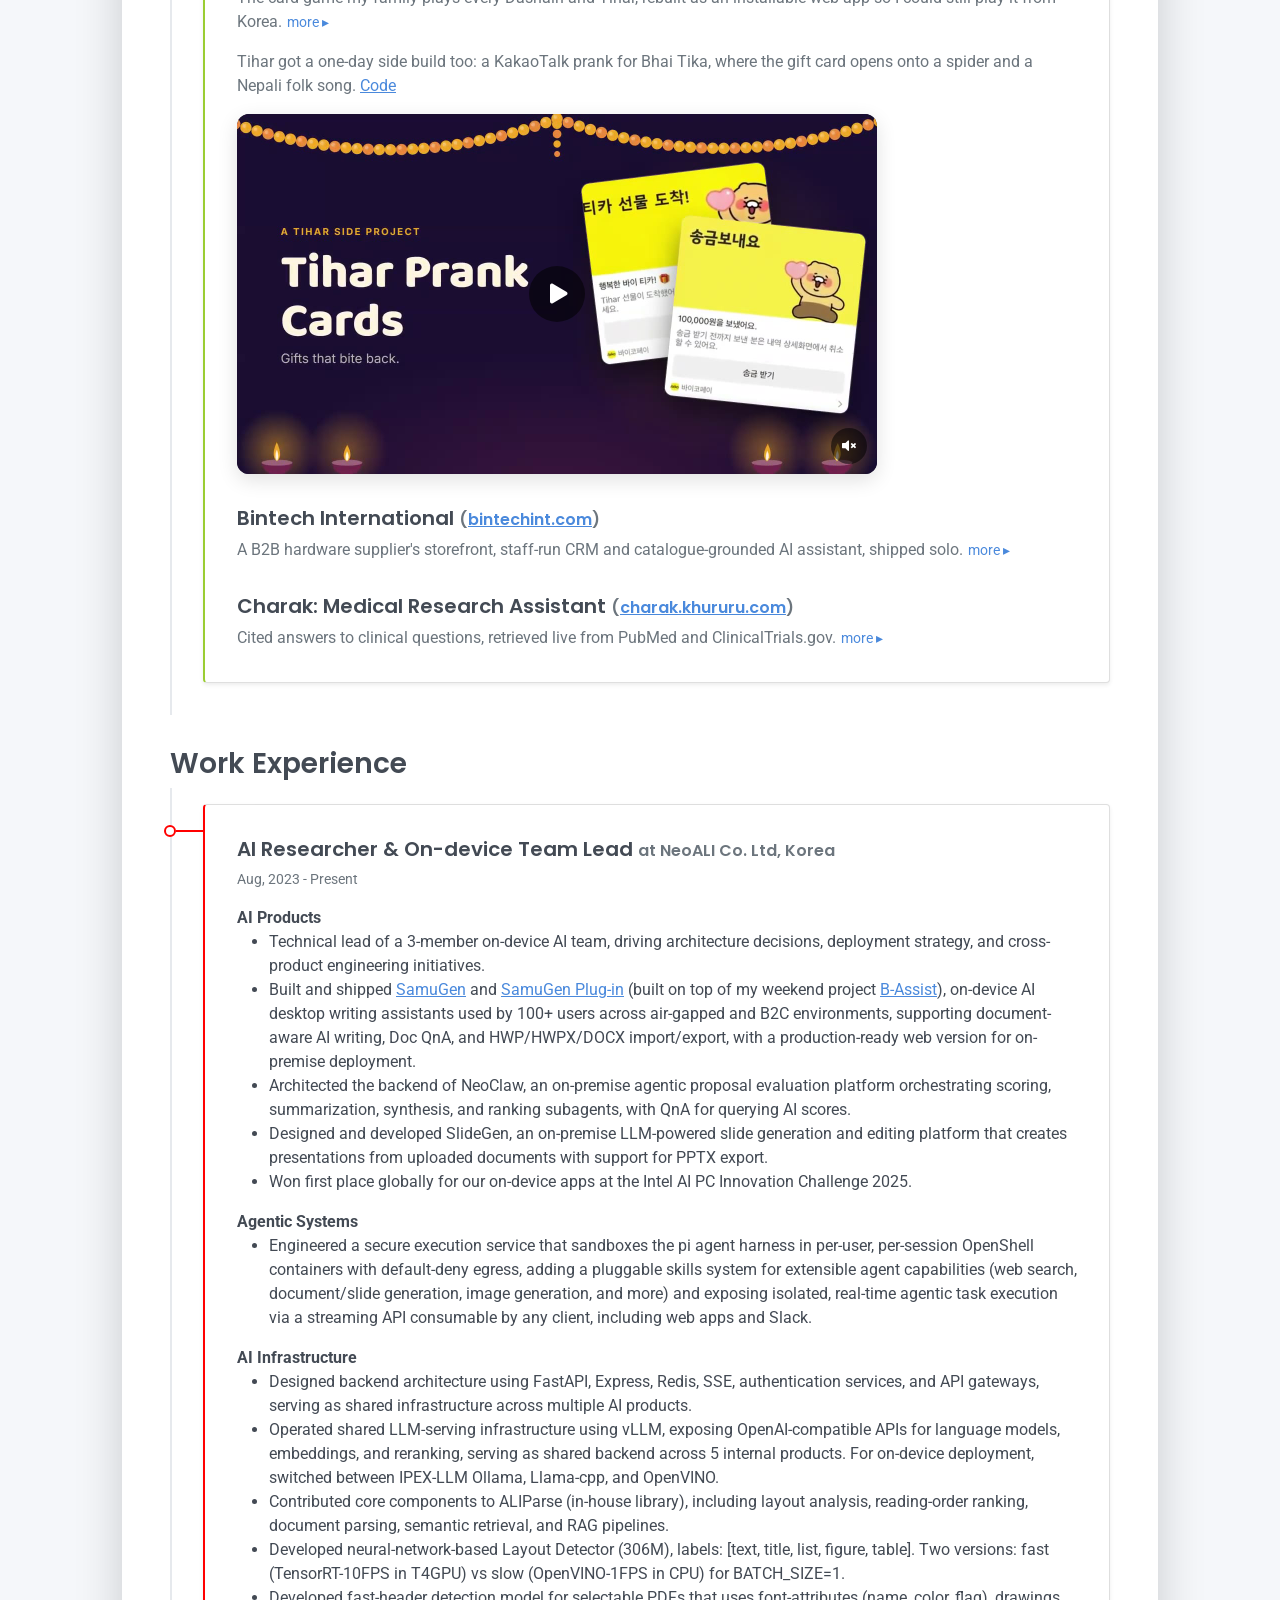
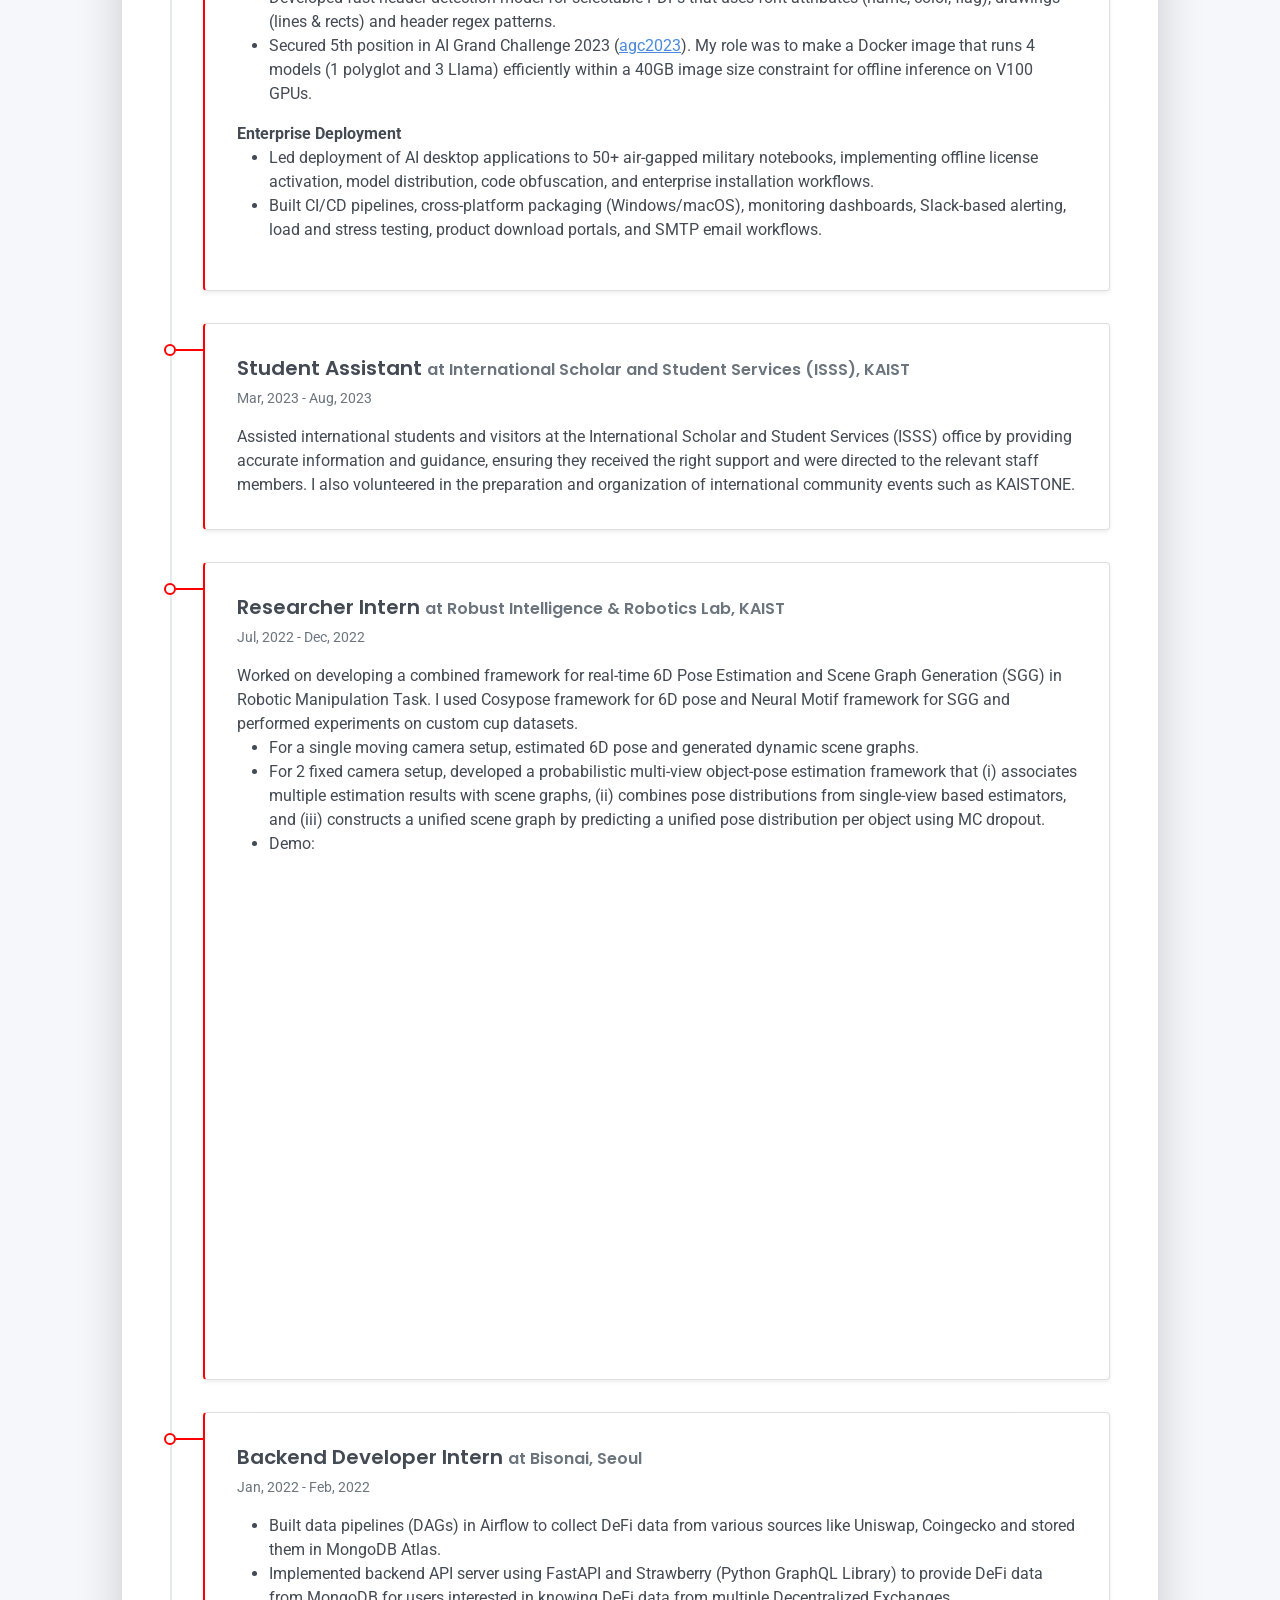
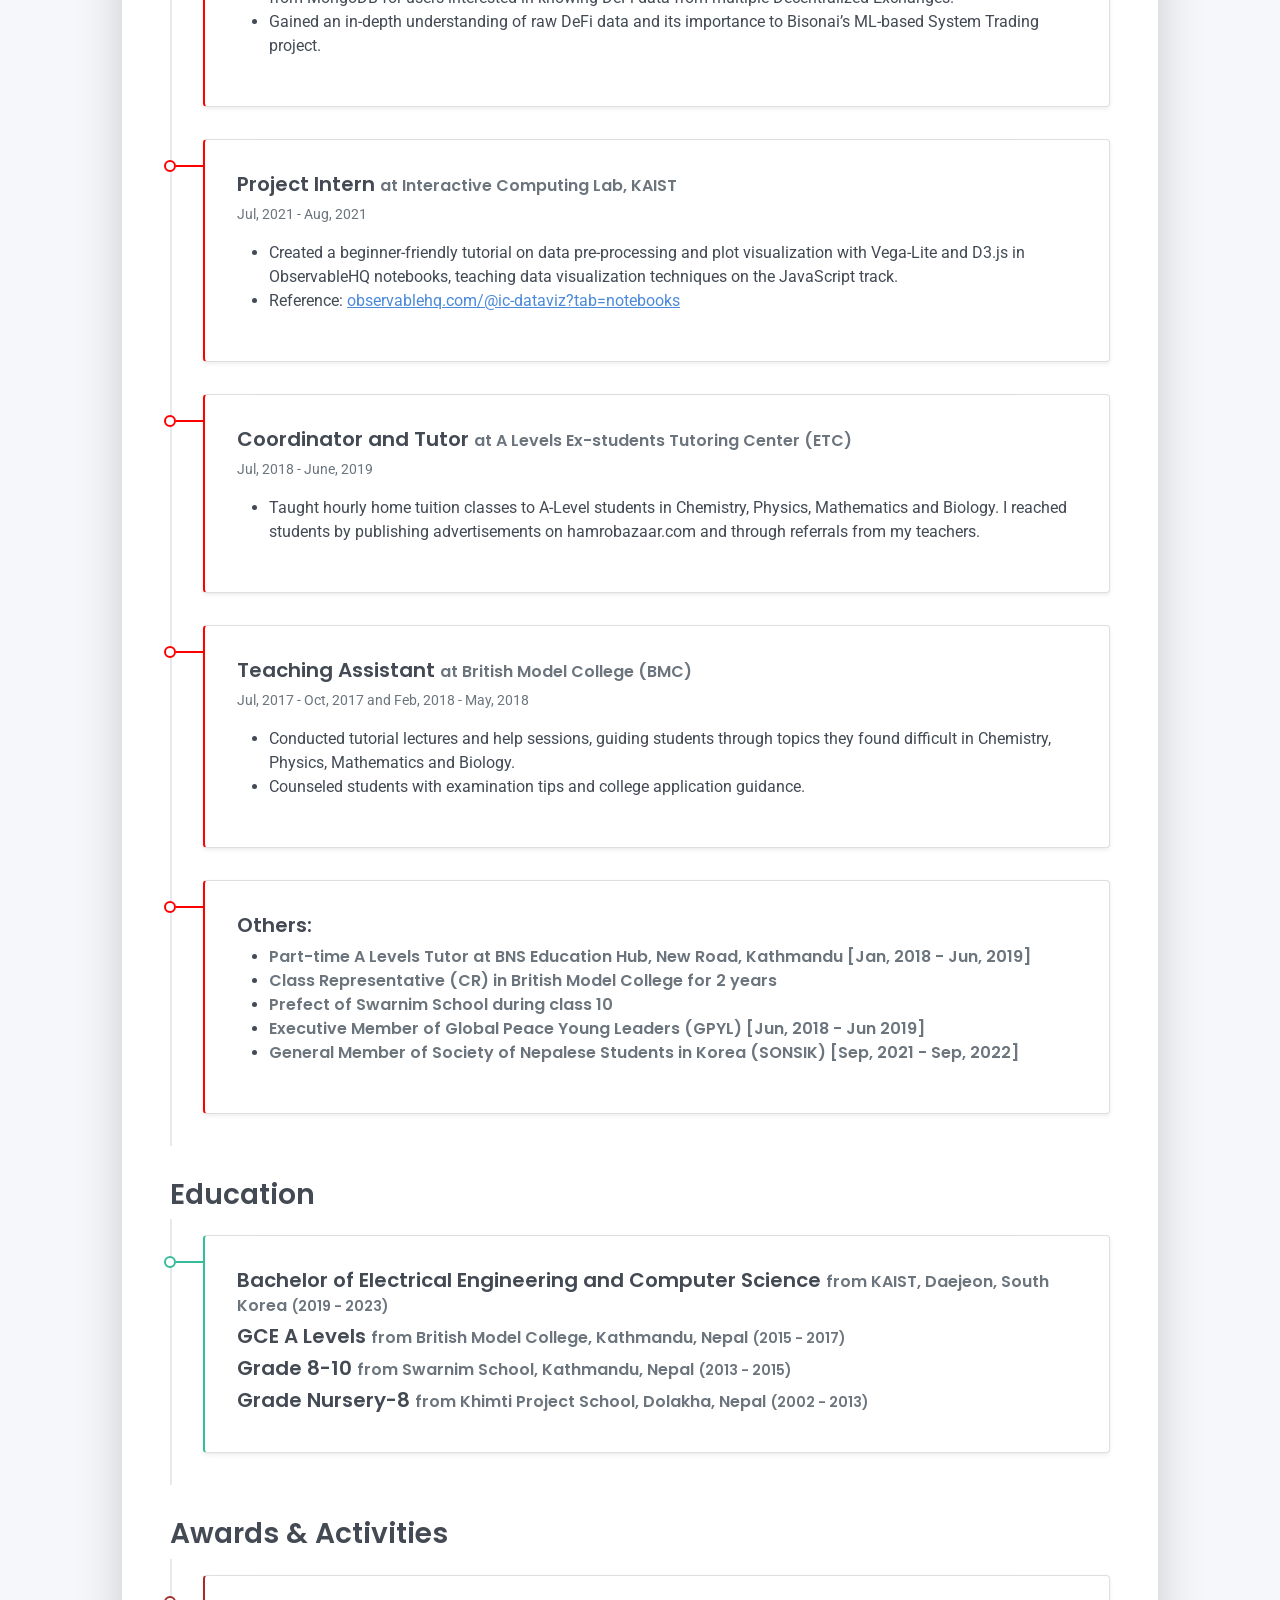
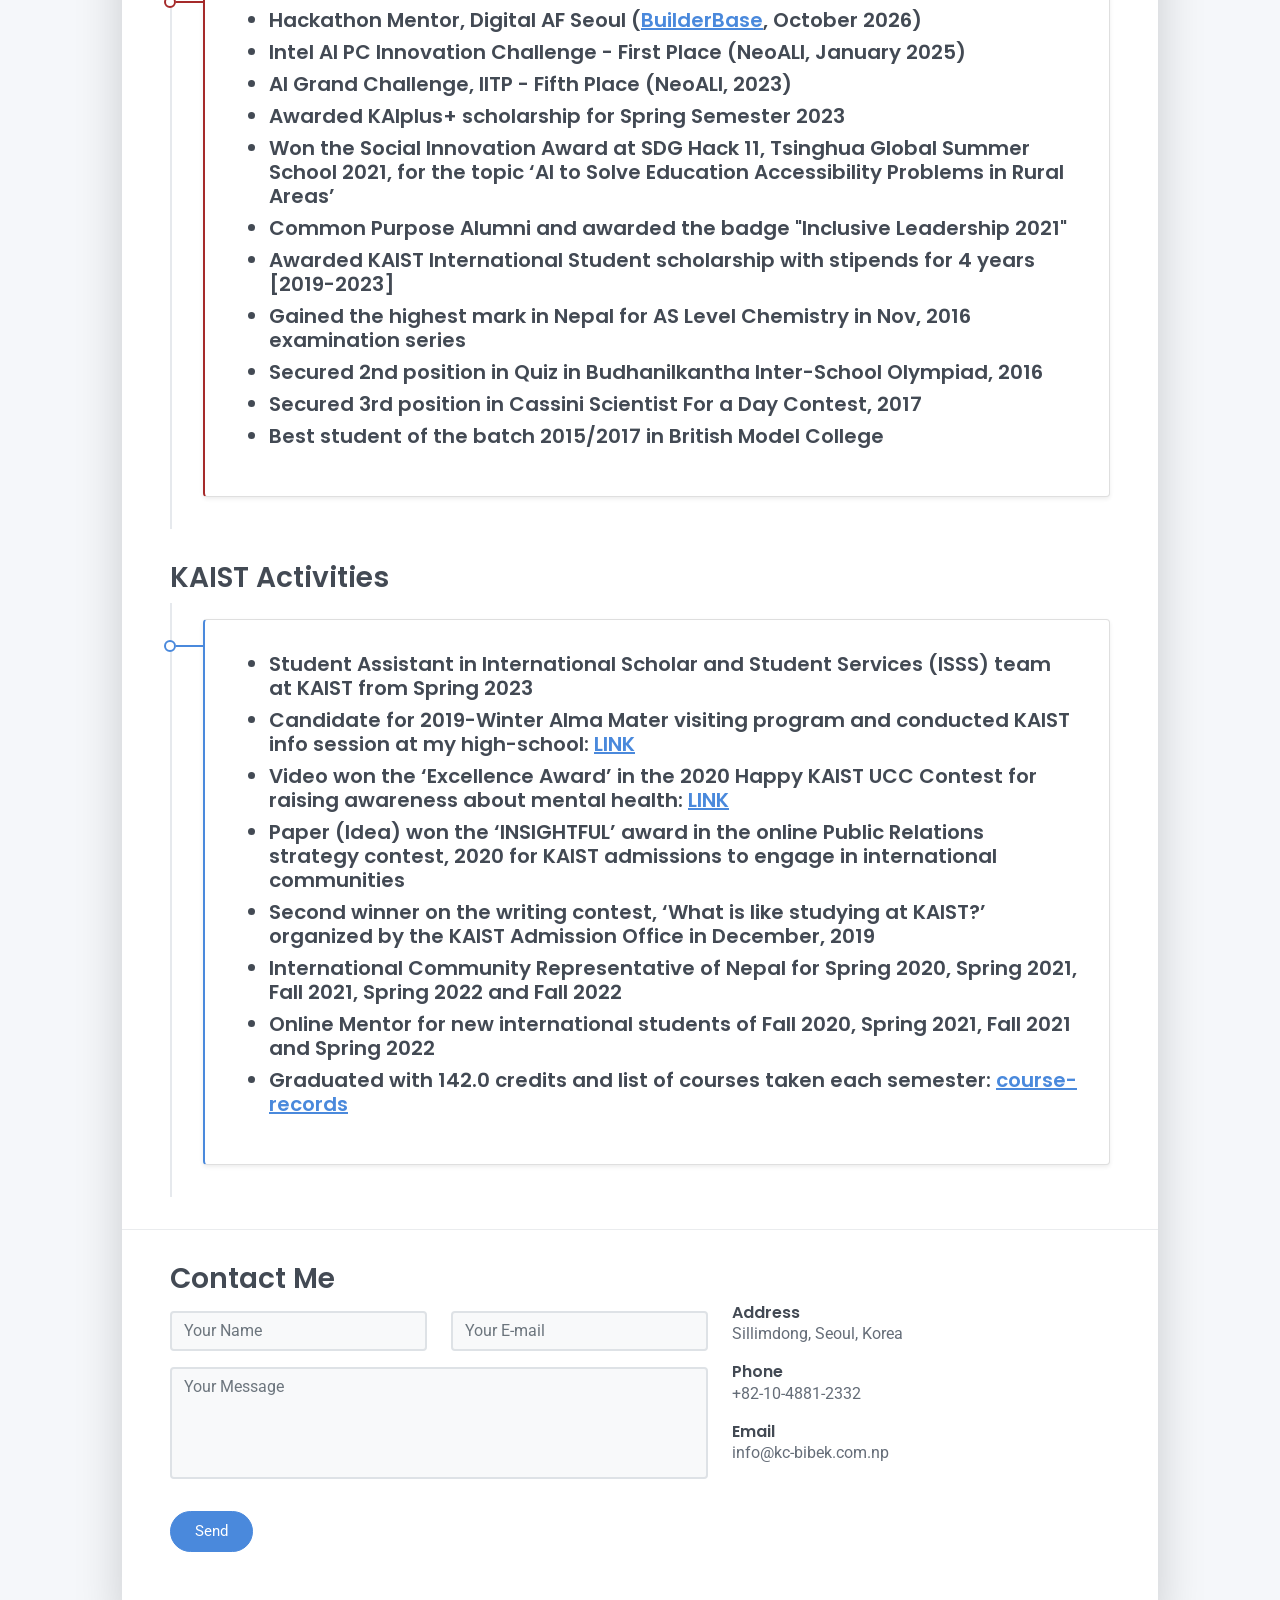
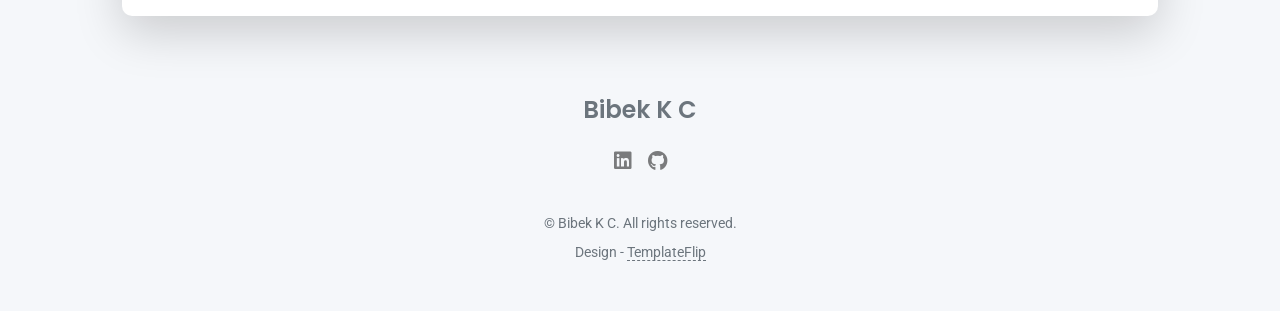
==== commit 9e6118c2: "feat: fold highlighted projects and add Nunchi, Marriage and Tihar reel Each highlighted project now" ====
--- a/index.html
+++ b/index.html
@@ -195,19 +195,55 @@
                 <div class="mb-3">
                   <div class="h5 mb-1">KhururuAI: Work in flow <span class="text-muted h6">(<a
                         href="https://khururu.com" target="_blank">khururu.com</a>)</span></div>
-                  <div class="text-muted">A free-to-use AI platform where an LLM router dispatches requests to six specialists that turn plain-language intent into researched answers, decks, documents, code, and images. It runs on pooled free-tier capacity, so anyone can use it without paying or signing up.</div>
-                  <div class="text-muted mt-1"><b>Coming soon, v2:</b> AI teammates instead of a single assistant. You spin up a team of bots, each controlling its own virtual PC, and step into any bot's desktop at any time to hand over a file, clear a CAPTCHA, or type in something confidential, then let the agent finish the job. Early preview at <a href="https://sangi.khururu.com" target="_blank">sangi.khururu.com</a>.</div>
+                  <details class="project-more text-muted">
+                    <summary>A free AI platform where an LLM router sends each request to one of six specialists for answers, decks, documents, code and images.</summary>
+                    <div class="mt-1">It turns plain-language intent into researched output and runs on pooled free-tier capacity, so anyone can use it without paying or signing up.</div>
+                    <div class="mt-1"><b>Coming soon, v2:</b> AI teammates instead of a single assistant. You spin up a team of bots, each controlling its own virtual PC, and step into any bot's desktop at any time to hand over a file, clear a CAPTCHA, or type in something confidential, then let the agent finish the job. Early preview at <a href="https://sangi.khururu.com" target="_blank">sangi.khururu.com</a>.</div>
+                  </details>
+                </div>
+                <div class="mb-3">
+                  <div class="h5 mb-1">Nunchi: Live Meeting Transcription <span class="text-muted h6">(<a
+                        href="https://nunchi.khururu.com" target="_blank">nunchi.khururu.com</a>)</span></div>
+                  <details class="project-more text-muted">
+                    <summary>Live English for technical Korean meetings, on self-hosted models, so the audio never goes to a third-party cloud.</summary>
+                    <div class="mt-1">In-browser VAD segments speech locally, a self-hosted Whisper server transcribes it, and Qwen on vLLM streams the translation sentence by sentence. Transcripts and summaries stay only in the browser. <a
+                        href="https://github.com/bibekyess/nunchi" target="_blank">Code</a></div>
+                  </details>
+                </div>
+                <div class="mb-3">
+                  <div class="h5 mb-1">Marriage: Nepali Card Game Online <span class="text-muted h6">(<a
+                        href="https://marriage.khururu.com" target="_blank">marriage.khururu.com</a>)</span></div>
+                  <details class="project-more text-muted" id="marriage-more">
+                    <summary>The card game my family plays every Dashain and Tihar, rebuilt as an installable web app so I could still play it from Korea.</summary>
+                    <div class="mt-1">Card-game apps get flagged as gambling software in Korea, so I built ours with our actual house rules. The server holds all hidden state and enforces every rule, games survive refreshes and restarts from Postgres, and settlement works out who pays whom in the fewest transactions across 11 currencies. <a
+                        href="https://github.com/bibekyess/marriage-card-game" target="_blank">Code</a></div>
+                  </details>
+                  <div class="text-muted mt-2">Tihar got a one-day side build too: a KakaoTalk prank for Bhai Tika, where the gift card opens onto a spider and a Nepali folk song. <a
+                      href="https://github.com/bibekyess/happy-tihar" target="_blank">Code</a>
+                    </div>
+                  <figure class="project-reel mt-2 mb-0">
+                    <video data-src="videos/tihar-prank-reel.mp4" poster="images/tihar-prank-poster.jpg"
+                      muted loop playsinline preload="none" aria-label="Demo reel: sending and opening the Tihar prank cards"></video>
+                    <button type="button" class="reel-play" aria-label="Play the demo"><i class="fas fa-play"></i></button>
+                    <button type="button" class="reel-sound" aria-label="Turn sound on"><i class="fas fa-volume-mute"></i></button>
+                  </figure>
                 </div>
                 <div class="mb-3">
                   <div class="h5 mb-1">Bintech International <span class="text-muted h6">(<a
                         href="https://bintechint.com" target="_blank">bintechint.com</a>)</span></div>
-                  <div class="text-muted">Shipped a B2B hardware supplier's site solo, covering the storefront, a Payload CMS + Postgres CRM that non-technical staff run themselves, and an AI assistant grounded in the live catalogue so it only quotes real products, prices and stock. Self-hosted on Docker Compose behind Caddy, with the domain, DNS and email managed by me as well.</div>
+                  <details class="project-more text-muted">
+                    <summary>A B2B hardware supplier's storefront, staff-run CRM and catalogue-grounded AI assistant, shipped solo.</summary>
+                    <div class="mt-1">The Payload CMS + Postgres CRM is run by non-technical staff themselves, and the AI assistant is grounded in the live catalogue so it only quotes real products, prices and stock. Self-hosted on Docker Compose behind Caddy, with the domain, DNS and email managed by me as well.</div>
+                  </details>
                 </div>
                 <div>
                   <div class="h5 mb-1">Charak: Medical Research Assistant <span class="text-muted h6">(<a
                         href="https://charak.khururu.com" target="_blank">charak.khururu.com</a>)</span></div>
-                  <div class="text-muted">Answers natural-language clinical questions with cited responses, retrieving live from PubMed and ClinicalTrials.gov v2 and charting results. <a
-                      href="https://github.com/bibekyess/Query-to-Visualization" target="_blank">Code</a></div>
+                  <details class="project-more text-muted">
+                    <summary>Cited answers to clinical questions, retrieved live from PubMed and ClinicalTrials.gov.</summary>
+                    <div class="mt-1">A tool-calling agent orchestrates typed Python tools over ClinicalTrials.gov v2 records and charts the results when the question is about a distribution. The LLM never sees or writes a number, so it cannot report a wrong one. <a
+                        href="https://github.com/bibekyess/Query-to-Visualization" target="_blank">Code</a></div>
+                  </details>
                 </div>
               </div>
             </div>
@@ -533,6 +569,46 @@
   <script src="scripts/bootstrap.bundle.min.js?ver=1.2.0"></script>
   <script src="scripts/aos.js?ver=1.2.0"></script>
   <script src="scripts/main.js?ver=1.2.0"></script>
+  <script>
+    // Print every project's details, not just the one-liners.
+    window.addEventListener('beforeprint', function () {
+      document.querySelectorAll('details.project-more').forEach(function (d) { d.open = true; });
+    });
+    // Reels load only when scrolled near, play muted while on screen, and pause off it.
+    // play() is called by hand rather than via autoplay: only its promise says a browser
+    // refused, which is what keeps the play button up instead of a silently dead frame.
+    document.querySelectorAll('figure.project-reel').forEach(function (fig) {
+      var video = fig.querySelector('video');
+      var soundBtn = fig.querySelector('.reel-sound');
+      var reduced = window.matchMedia('(prefers-reduced-motion: reduce)').matches;
+      var load = function () { if (!video.src) video.src = video.dataset.src; };
+      var start = function () { load(); video.play().catch(function () {}); };
+
+      video.addEventListener('playing', function () { fig.classList.add('is-playing'); });
+      video.addEventListener('pause', function () { fig.classList.remove('is-playing'); });
+      fig.querySelector('.reel-play').addEventListener('click', start);
+      // A visitor's own pause sticks: scrolling back doesn't restart the reel.
+      var userPaused = false;
+      fig.querySelector('.reel-play').addEventListener('click', function () { userPaused = false; });
+      video.addEventListener('click', function () {
+        userPaused = !video.paused;
+        userPaused ? video.pause() : start();
+      });
+      soundBtn.addEventListener('click', function () {
+        video.muted = !video.muted;
+        soundBtn.setAttribute('aria-label', video.muted ? 'Turn sound on' : 'Turn sound off');
+        soundBtn.firstElementChild.className = video.muted ? 'fas fa-volume-mute' : 'fas fa-volume-up';
+        if (!video.muted && video.paused) start();
+      });
+
+      if (!('IntersectionObserver' in window)) { load(); return; }
+      new IntersectionObserver(function (entries) {
+        var entry = entries[0];
+        if (entry.isIntersecting) { load(); if (!reduced && !userPaused) start(); }
+        else if (!video.paused) { video.pause(); }
+      }, { threshold: 0.5 }).observe(fig);
+    });
+  </script>
   <!--Start of Tawk.to Script-->
   <script type="text/javascript">
     var Tawk_API=Tawk_API||{}, Tawk_LoadStart=new Date();
--- a/css/site.css
+++ b/css/site.css
@@ -128,3 +128,89 @@
 .disabled-link:focus {
     cursor: not-allowed;
 }
+
+/* Foldable project details: the summary is the one-liner, the rest opens on click. */
+.project-more summary {
+  list-style: none;
+  cursor: pointer; }
+
+.project-more summary::-webkit-details-marker {
+  display: none; }
+
+.project-more summary::after {
+  content: "more \25B8";
+  margin-left: 0.35em;
+  font-size: 0.875em;
+  color: #4A89DC;
+  white-space: nowrap; }
+
+.project-more[open] summary::after {
+  content: "less \25BE"; }
+
+.project-more summary:hover::after,
+.project-more summary:focus-visible::after {
+  text-decoration: underline; }
+
+/* Demo reel: a framed, height-reserved video with a play button and sound toggle. */
+.project-reel {
+  position: relative;
+  width: 100%;
+  max-width: 640px;
+  aspect-ratio: 16 / 9;
+  overflow: hidden;
+  border-radius: 12px;
+  background: #1b1430;
+  box-shadow: 0 6px 20px rgba(0, 0, 0, 0.12); }
+
+.project-reel video {
+  display: block;
+  width: 100%;
+  height: 100%;
+  object-fit: cover;
+  cursor: pointer; }
+
+.project-reel button {
+  position: absolute;
+  display: grid;
+  place-items: center;
+  border: 0;
+  border-radius: 50%;
+  color: #fff;
+  background: rgba(0, 0, 0, 0.55);
+  cursor: pointer;
+  transition: background-color 0.15s ease, opacity 0.15s ease; }
+
+.project-reel button:hover,
+.project-reel button:focus-visible {
+  background: rgba(0, 0, 0, 0.75); }
+
+.reel-play {
+  top: 50%;
+  left: 50%;
+  width: 56px;
+  height: 56px;
+  font-size: 20px;
+  transform: translate(-50%, -50%); }
+
+.reel-play i {
+  margin-left: 3px; }
+
+.project-reel.is-playing .reel-play {
+  opacity: 0;
+  pointer-events: none; }
+
+.reel-sound {
+  right: 10px;
+  bottom: 10px;
+  width: 36px;
+  height: 36px;
+  font-size: 14px; }
+
+@media print {
+  .project-more summary::after {
+    display: none; }
+  .project-reel {
+    max-width: 320px;
+    box-shadow: none; }
+  .project-reel button {
+    display: none; } }
